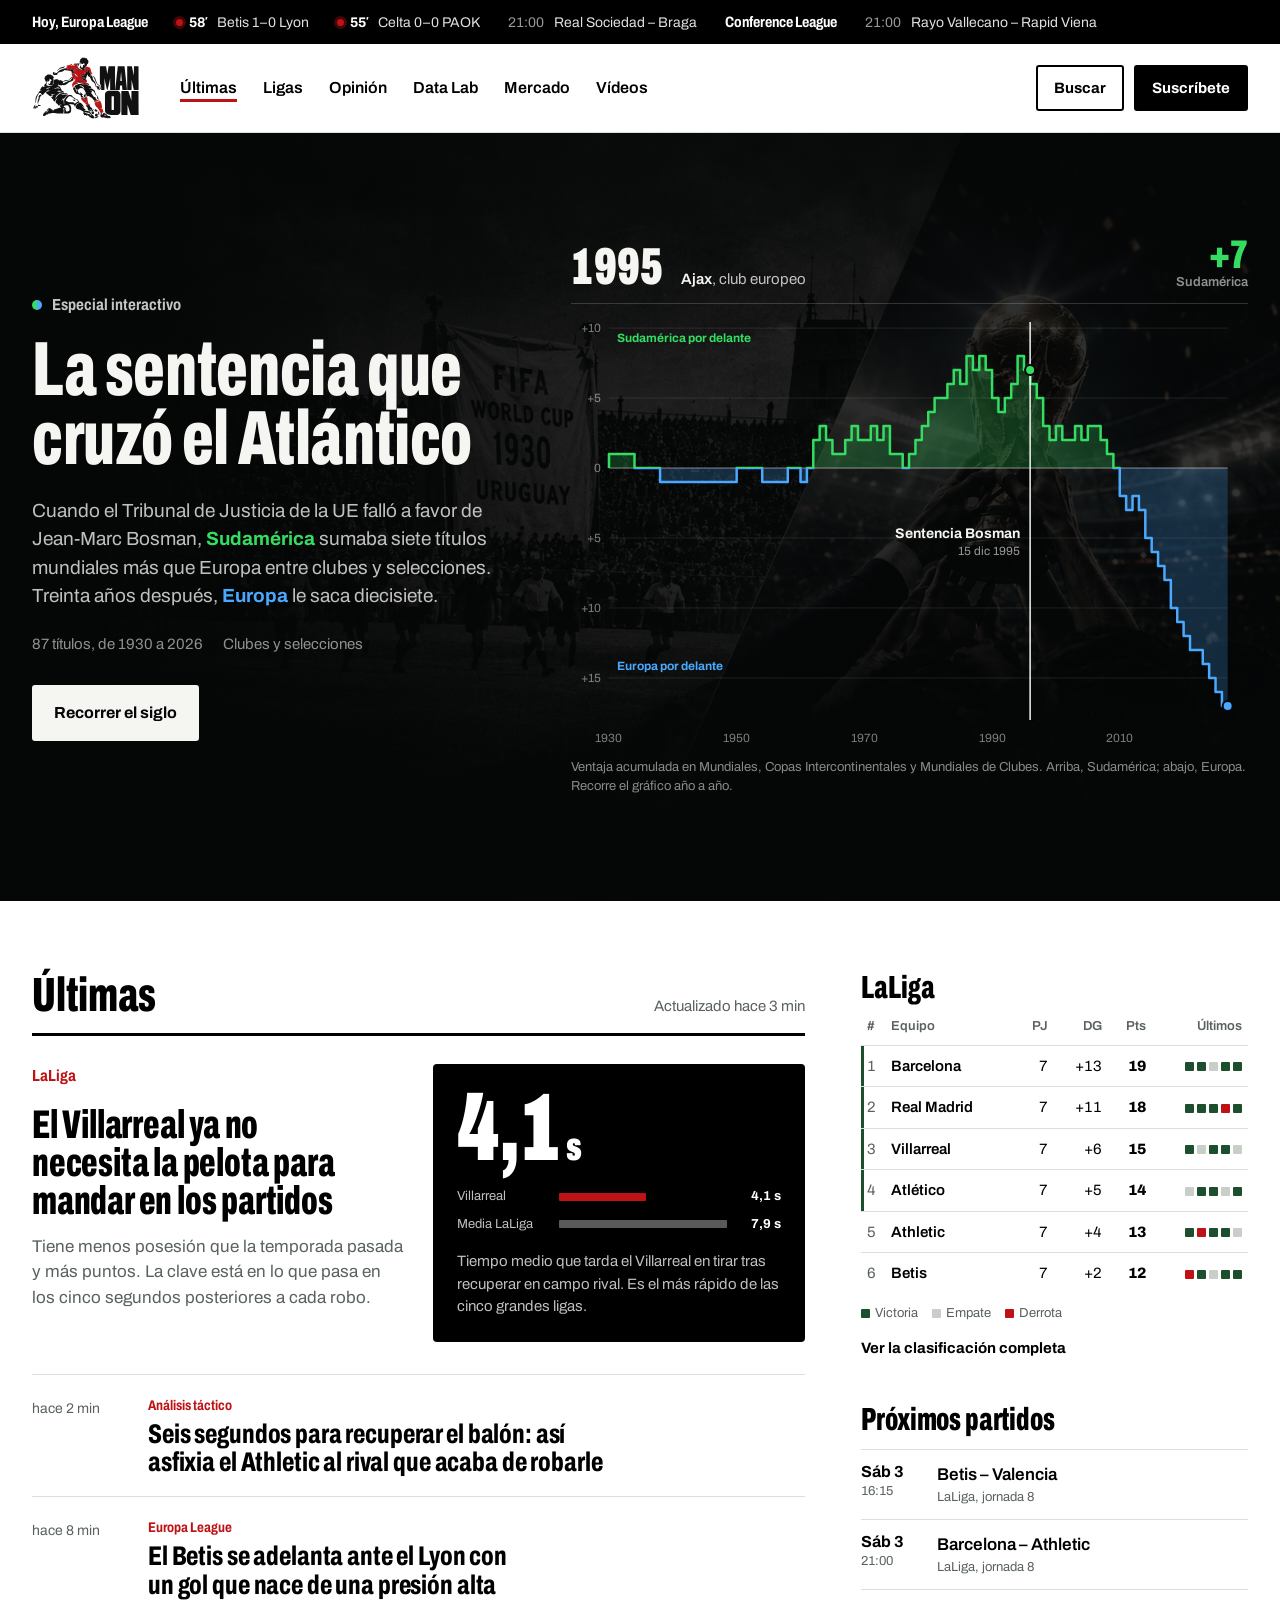
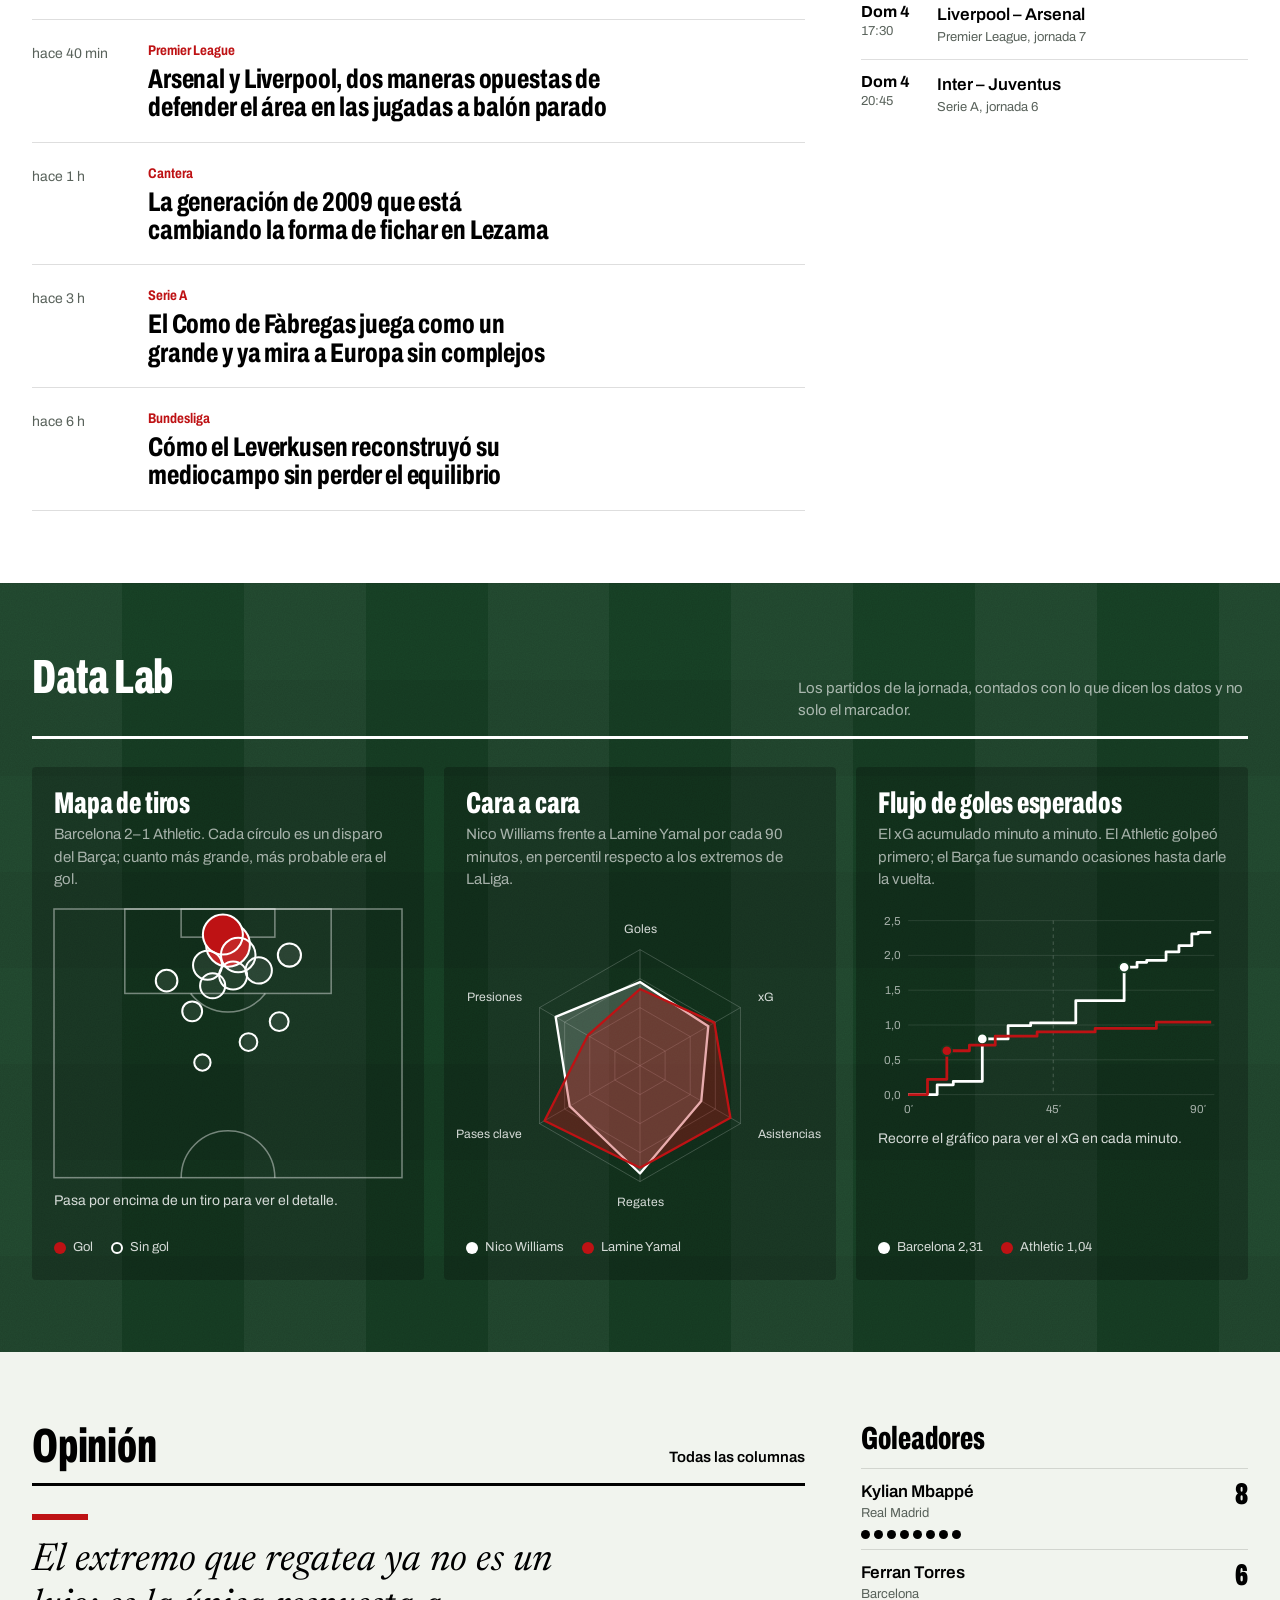
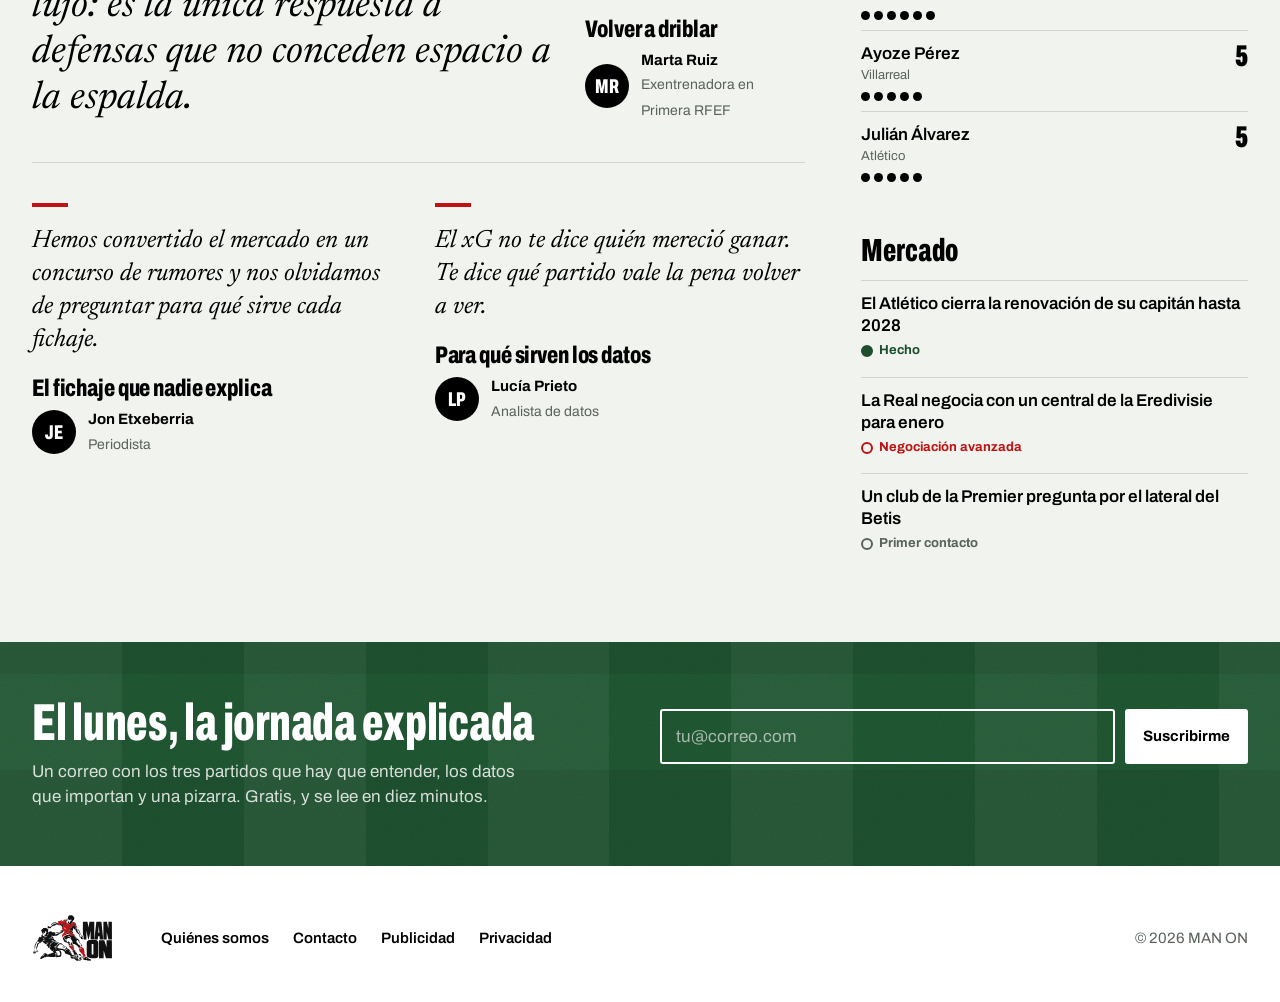
==== index.html @ 1012e46d "Add files via upload" ====
<!doctype html>
<html lang="es">
<head>
<meta charset="utf-8">
<meta name="viewport" content="width=device-width, initial-scale=1">
<title>MAN ON · Revista de fútbol</title>
<link rel="preconnect" href="https://fonts.googleapis.com">
<link rel="preconnect" href="https://fonts.gstatic.com" crossorigin>
<link href="https://fonts.googleapis.com/css2?family=Archivo:ital,wdth,wght@0,62..125,100..900;1,62..125,100..900&family=Newsreader:ital,opsz,wght@1,6..72,400;1,6..72,500&display=swap" rel="stylesheet">
<style>
:root{
  --turf:#1D4F2E;      /* césped */
  --turf-2:#225936;    /* franja de corte */
  --turf-deep:#153B22;
  --cal:#FFFFFF;       /* blanco de línea */
  --mow:#F1F4EE;       /* franja clara */
  --ink:#000000;
  --red:#BE1214;       /* rojo del logo */
  --mute:#59625B;
  --rule:rgba(0,0,0,.13);
  --chalk:rgba(255,255,255,.82);
  --chalk-dim:rgba(255,255,255,.62);
  --sans:"Archivo","Helvetica Neue",Arial,sans-serif;
  --serif:"Newsreader",Georgia,"Times New Roman",serif;
  --max:1320px;
}
*{box-sizing:border-box}
html{-webkit-text-size-adjust:100%}
body{margin:0;background:var(--cal);color:var(--ink);font-family:var(--sans);font-size:17px;line-height:1.5;font-stretch:100%}
a{color:inherit;text-decoration:none}
a:hover{text-decoration:underline;text-decoration-thickness:2px;text-underline-offset:3px}
:focus-visible{outline:3px solid var(--red);outline-offset:3px}
.wrap{max-width:var(--max);margin:0 auto;padding:0 32px}
h1,h2,h3{margin:0;font-weight:800;font-stretch:62%;line-height:.95;letter-spacing:-.005em;text-wrap:balance}
p{margin:0}
.skip{position:absolute;left:-999px}.skip:focus{left:16px;top:16px;background:#fff;padding:8px 12px;z-index:10}

/* ---------- Partidos de hoy ---------- */
.today{background:var(--ink);color:#fff;font-size:14px}
.today .wrap{display:flex;align-items:center;gap:28px;overflow-x:auto;white-space:nowrap;height:44px;scrollbar-width:none}
.today .wrap::-webkit-scrollbar{display:none}
.today strong{font-weight:700;font-stretch:80%;font-size:15px}
.fx{display:flex;align-items:center;gap:10px;color:rgba(255,255,255,.88)}
.fx time{font-variant-numeric:tabular-nums;color:rgba(255,255,255,.6)}
.fx .live{color:#fff;font-weight:700;display:flex;align-items:center;gap:6px;font-variant-numeric:tabular-nums}
.fx .live::before{content:"";width:7px;height:7px;border-radius:50%;background:var(--red);box-shadow:0 0 0 3px rgba(190,18,20,.35)}

/* ---------- Cabecera ---------- */
.masthead{border-bottom:1px solid var(--rule);background:var(--cal);position:sticky;top:0;z-index:5}
.masthead .wrap{display:flex;align-items:center;gap:40px;height:88px;transition:height .25s}
.logo img{height:64px;width:auto;display:block;transition:height .25s}
.masthead.compact .wrap{height:64px}.masthead.compact .logo img{height:46px}
.masthead.compact{box-shadow:0 1px 0 var(--rule),0 8px 24px -12px rgba(0,0,0,.25)}
nav ul{list-style:none;margin:0;padding:0;display:flex;gap:26px}
nav a{font-weight:600;font-size:16px}
nav a[aria-current]{box-shadow:inset 0 -3px 0 var(--red);padding-bottom:6px;text-decoration:none}
.mh-actions{margin-left:auto;display:flex;gap:10px}
.btn{font:inherit;font-weight:700;font-size:15px;border-radius:3px;padding:10px 16px;cursor:pointer;border:2px solid var(--ink);background:transparent;color:var(--ink)}
.btn.solid{background:var(--ink);color:#fff}
.btn:hover{text-decoration:none}

/* ---------- Portada: el campo ---------- */
.turf{
  background:
    repeating-linear-gradient(90deg,rgba(255,255,255,.045) 0 9.523%,transparent 9.523% 19.047%),
    repeating-linear-gradient(0deg,rgba(0,0,0,.07) 0 96px,transparent 96px 192px),
    var(--turf);
  position:relative;isolation:isolate}
.turf::after{content:"";position:absolute;inset:0;z-index:-1;pointer-events:none;opacity:.35;mix-blend-mode:overlay;
  background-image:url("data:image/svg+xml;utf8,<svg xmlns='http://www.w3.org/2000/svg' width='180' height='180'><filter id='n'><feTurbulence type='fractalNoise' baseFrequency='.85' numOctaves='2' stitchTiles='stitch'/><feColorMatrix values='0 0 0 0 .5  0 0 0 0 .5  0 0 0 0 .5  0 0 0 .9 0'/></filter><rect width='100%' height='100%' filter='url(%23n)'/></svg>")}
/* ---------- Portada: especial Bosman ---------- */
.lead{--sa:#34DD62;--eu:#4AA8FF;--paper:#F5F5F2;background:#050606;color:var(--paper);position:relative;isolation:isolate;overflow:hidden}
.lead::before{content:"";position:absolute;inset:0;z-index:-2;background:url("bosman/img/backg.png") center/cover no-repeat;opacity:.42;filter:saturate(.7)}
.lead::after{content:"";position:absolute;inset:0;z-index:-1;background:linear-gradient(90deg,rgba(5,6,6,.94) 0%,rgba(5,6,6,.7) 45%,rgba(5,6,6,.55) 100%),linear-gradient(180deg,rgba(5,6,6,0) 60%,rgba(5,6,6,.85))}
.lead .wrap{display:grid;grid-template-columns:minmax(0,5fr) minmax(0,7fr);gap:56px;align-items:center;padding-top:72px;padding-bottom:72px;min-height:min(820px,calc(100svh - 132px))}
.kicker{font-weight:700;font-stretch:80%;font-size:16px;color:rgba(245,245,242,.8);margin-bottom:18px;display:block}
.kicker.red{color:var(--red)}
.lead .kicker{display:flex;align-items:center;gap:10px}
.lead .kicker::before{content:"";width:10px;height:10px;border-radius:50%;background:linear-gradient(90deg,var(--sa) 50%,var(--eu) 50%)}
.lead h1{font-size:clamp(50px,6vw,96px);line-height:.9;margin-bottom:24px}
.lead h1 a:hover{text-decoration-thickness:4px;text-underline-offset:8px}
.dek{font-size:19px;line-height:1.5;max-width:30em;color:rgba(245,245,242,.78)}
.dek b{font-weight:700;color:var(--paper)}
.dek .sa{color:var(--sa)}.dek .eu{color:var(--eu)}
.byline{display:flex;flex-wrap:wrap;gap:6px 20px;margin-top:22px;font-size:15px;color:rgba(245,245,242,.58)}
.lead .cta{margin-top:30px;display:inline-flex;align-items:center;gap:12px;background:var(--paper);color:#050606;border-color:var(--paper);padding:14px 20px;font-size:16px}
.lead .cta:hover{background:#fff}
.lead .cta svg{width:18px;height:18px}

.balance{margin:0}
.readout{display:grid;grid-template-columns:auto 1fr auto;gap:4px 18px;align-items:end;min-height:64px;padding-bottom:14px;border-bottom:1px solid rgba(245,245,242,.18);margin-bottom:6px}
.readout .yr{font-weight:900;font-stretch:62%;font-size:52px;line-height:.85;font-variant-numeric:tabular-nums}
.readout .who{font-size:15px;line-height:1.35;color:rgba(245,245,242,.78)}
.readout .who b{color:var(--paper);font-weight:600}
.readout .bal{text-align:right;font-weight:900;font-stretch:62%;font-size:40px;line-height:.9;font-variant-numeric:tabular-nums}
.readout .bal small{display:block;font-size:13px;font-weight:600;font-stretch:100%;color:rgba(245,245,242,.58);margin-top:4px}
#balanceChart{display:block;width:100%;height:440px;touch-action:pan-y;cursor:crosshair}
#balanceChart:focus-visible{outline:2px solid var(--paper);outline-offset:6px}
.balance figcaption{font-size:13px;color:rgba(245,245,242,.55);margin-top:8px}

/* ---------- Bloques generales ---------- */
.band{padding:72px 0}
.band.mow{background:var(--mow)}
.sec-head{display:flex;align-items:baseline;justify-content:space-between;gap:24px;margin-bottom:28px;padding-bottom:14px;border-bottom:3px solid var(--ink)}
.sec-head h2{font-size:48px}
.sec-head p,.sec-head a{font-size:15px;color:var(--mute)}
.sec-head a{font-weight:600;color:var(--ink)}
.cols{display:grid;grid-template-columns:minmax(0,2fr) minmax(300px,1fr);gap:56px;align-items:start}

/* ---------- Últimas ---------- */
.top-story{display:grid;grid-template-columns:minmax(0,1fr) minmax(0,1fr);gap:28px;padding-bottom:32px;border-bottom:1px solid var(--rule)}
.top-story h3{font-size:40px;margin-bottom:14px}
.top-story p{color:var(--mute);max-width:36em}
.stat-card{background:var(--ink);color:#fff;border-radius:4px;padding:24px;display:flex;flex-direction:column;justify-content:space-between;min-height:220px}
.stat-card .big{font-size:96px;font-weight:900;font-stretch:62%;line-height:.85;font-variant-numeric:tabular-nums}
.stat-card .big small{font-size:40px}
.stat-card p{color:rgba(255,255,255,.75);font-size:15px;max-width:24em}
.cmp{display:grid;gap:8px;margin:18px 0 16px;font-size:13px}
.cmp div{display:grid;grid-template-columns:92px 1fr 44px;gap:10px;align-items:center;color:rgba(255,255,255,.75)}
.cmp i{display:block;height:8px;width:var(--w);background:rgba(255,255,255,.35);border-radius:1px}
.cmp div:first-child i{background:var(--red)}
.cmp b{color:#fff;text-align:right;font-variant-numeric:tabular-nums}
.river{list-style:none;margin:0;padding:0}
.river li{display:grid;grid-template-columns:96px 1fr;gap:20px;padding:20px 0;border-bottom:1px solid var(--rule)}
.river time{font-size:14px;color:var(--mute);font-variant-numeric:tabular-nums;padding-top:3px}
.river .comp{font-size:14px;font-weight:700;font-stretch:80%;color:var(--red);display:block;margin-bottom:4px}
.river h3{font-size:27px;font-stretch:72%;font-weight:750;line-height:1.05}

/* ---------- Columna lateral ---------- */
aside{display:grid;gap:44px}
aside h2{font-size:32px;margin-bottom:14px}
table{width:100%;border-collapse:collapse;font-size:15px;font-variant-numeric:tabular-nums}
th{font-weight:600;font-size:13px;color:var(--mute);text-align:right;padding:0 6px 8px}
th:nth-child(1),th:nth-child(2){text-align:left}
td{padding:9px 6px;border-top:1px solid var(--rule);text-align:right}
td:nth-child(1){text-align:left;color:var(--mute);width:24px}
td:nth-child(2){text-align:left;font-weight:600}
td.pts{font-weight:800}
tr.ucl td:first-child{box-shadow:inset 3px 0 0 var(--turf)}
.form{display:inline-flex;gap:3px;vertical-align:middle}
.form i{width:9px;height:9px;border-radius:1px;background:#C9CFC8}
.form i.w{background:var(--turf)}
.form i.l{background:var(--red)}
.table-note{font-size:13px;color:var(--mute);margin-top:10px;display:flex;gap:14px;flex-wrap:wrap}
.table-note span{display:inline-flex;align-items:center;gap:5px}
.table-note i{width:9px;height:9px;display:inline-block;border-radius:1px}
.more{display:inline-block;margin-top:14px;font-weight:700;font-size:15px}

.fixtures{list-style:none;margin:0;padding:0}
.fixtures li{display:grid;grid-template-columns:62px 1fr;gap:14px;padding:12px 0;border-top:1px solid var(--rule)}
.fixtures .when{font-size:13px;line-height:1.3;color:var(--mute);font-variant-numeric:tabular-nums}
.fixtures .when b{display:block;color:var(--ink);font-size:16px}
.fixtures .teams{font-weight:600}
.fixtures .teams small{display:block;font-weight:400;font-size:13px;color:var(--mute)}

/* ---------- Data Lab ---------- */
.lab{--turf:var(--turf-deep);color:#fff}
.lab .sec-head{border-color:#fff}
.lab .sec-head p{color:var(--chalk-dim);max-width:30em}
.lab .sec-head a{color:#fff}
.lab-grid{display:grid;grid-template-columns:repeat(3,minmax(0,1fr));gap:20px}
.viz{background:rgba(0,0,0,.24);border-radius:4px;padding:22px;display:flex;flex-direction:column}
.viz h3{font-size:30px;margin-bottom:6px}
.viz .sub{font-size:15px;color:var(--chalk-dim);margin-bottom:18px}
.viz svg{width:100%;height:auto;display:block;overflow:visible}
.viz .legend{margin-top:auto;padding-top:16px;display:flex;flex-wrap:wrap;gap:8px 18px;font-size:13px;color:var(--chalk)}
.legend span{display:inline-flex;align-items:center;gap:7px}
.legend i{display:inline-block;width:12px;height:12px;border-radius:50%}
.shot{cursor:default;transition:r .15s}
.shot:hover{stroke-width:.8}
.xg-hit{cursor:crosshair}
.tip{font-size:14px;color:var(--chalk);margin-top:10px;min-height:1.5em;font-variant-numeric:tabular-nums}

/* ---------- Opinión ---------- */
.opinion{display:grid;grid-template-columns:repeat(2,minmax(0,1fr));gap:40px 32px}
.op.feature{grid-column:1/-1;display:grid;grid-template-columns:minmax(0,1fr) 220px;gap:32px;align-items:end;padding-bottom:40px;border-bottom:1px solid var(--rule)}
.op.feature blockquote{font-size:clamp(28px,3vw,40px);line-height:1.2;margin:0}
.op.feature blockquote::before{width:56px;height:6px}
.op blockquote{margin:0 0 20px;font-family:var(--serif);font-style:italic;font-size:25px;line-height:1.32;font-weight:400}
.op blockquote::before{content:"";display:block;width:36px;height:4px;background:var(--red);margin-bottom:18px}
.op .who{display:flex;gap:12px;align-items:center}
.op .avatar{width:44px;height:44px;border-radius:50%;background:var(--ink);color:#fff;display:grid;place-items:center;font-weight:800;font-stretch:62%;font-size:20px;flex:none}
.op .who b{display:block;font-size:15px}
.op .who small{font-size:14px;color:var(--mute)}
.op h3{font-size:24px;font-stretch:72%;margin-bottom:8px}

.scorers{list-style:none;margin:0;padding:0}
.scorers li{display:grid;grid-template-columns:1fr auto;gap:4px 12px;padding:10px 0;border-top:1px solid var(--rule)}
.scorers b{font-weight:600}
.scorers small{display:block;color:var(--mute);font-size:13px}
.scorers .g{font-weight:900;font-stretch:62%;font-size:30px;line-height:1;font-variant-numeric:tabular-nums}
.dots{grid-column:1/-1;display:flex;gap:4px;margin-top:2px}
.dots i{width:9px;height:9px;border-radius:50%;background:var(--ink)}

.market{list-style:none;margin:0;padding:0}
.market li{padding:12px 0;border-top:1px solid var(--rule)}
.market b{display:block;font-weight:600;line-height:1.3}
.status{font-size:13px;font-weight:700;display:inline-flex;align-items:center;gap:6px;margin-top:4px;color:var(--mute)}
.status::before{content:"";width:8px;height:8px;border-radius:50%;border:2px solid currentColor}
.status.done{color:var(--turf)}.status.done::before{background:currentColor}
.status.close{color:var(--red)}

/* ---------- Boletín y pie ---------- */
.news{color:#fff}
.news .wrap{display:grid;grid-template-columns:minmax(0,1fr) minmax(0,1fr);gap:40px;align-items:center;padding-top:56px;padding-bottom:56px}
.news h2{font-size:52px}
.news p{color:var(--chalk);margin-top:12px;max-width:30em}
.signup{display:flex;gap:10px}
.signup input{flex:1;min-width:0;font:inherit;padding:13px 14px;border-radius:3px;border:2px solid #fff;background:transparent;color:#fff}
.signup input::placeholder{color:rgba(255,255,255,.6)}
.signup .btn{background:#fff;border-color:#fff;color:var(--ink)}
.signup-msg{font-size:15px;margin-top:10px;min-height:1.5em;color:var(--chalk)}
footer{padding:48px 0 40px;font-size:15px;color:var(--mute)}
footer .wrap{display:flex;flex-wrap:wrap;gap:24px 48px;align-items:center}
footer img{height:48px}
footer ul{list-style:none;display:flex;flex-wrap:wrap;gap:8px 24px;margin:0;padding:0}
footer ul a{color:var(--ink);font-weight:600}
footer .legal{margin-left:auto}

/* ---------- Adaptación ---------- */
@media (max-width:1100px){
  .cols,.news .wrap{grid-template-columns:1fr}
  .lead .wrap{grid-template-columns:1fr;min-height:0;gap:40px}
  #balanceChart{height:380px}
  .lab-grid{grid-template-columns:1fr 1fr}
  .opinion{grid-template-columns:1fr 1fr}
  .masthead .wrap{flex-wrap:wrap;height:auto;padding-top:12px;gap:12px 24px}
  nav{order:3;width:calc(100% + 64px);margin:0 -32px;padding:0 32px;overflow-x:auto;border-top:1px solid var(--rule);scrollbar-width:none}
  nav ul{padding:12px 0;white-space:nowrap}
  nav a[aria-current]{padding-bottom:12px}
  aside{grid-template-columns:1fr 1fr}
}
@media (max-width:700px){
  .wrap{padding:0 18px}
  nav{width:calc(100% + 36px);margin:0 -18px;padding:0 18px}
  .logo img{height:46px}
  .mh-actions .btn:not(.solid){display:none}
  .lead .wrap{padding-top:44px;padding-bottom:48px}
  #balanceChart{height:320px}
  .readout .yr{font-size:40px}.readout .bal{font-size:32px}
  .op.feature{grid-template-columns:1fr;gap:20px}
  .band{padding:48px 0}
  .sec-head h2{font-size:38px}
  .top-story,.lab-grid,.opinion,aside{grid-template-columns:1fr}
  .river li{grid-template-columns:1fr;gap:4px}
  .river h3{font-size:24px}
  .signup{flex-direction:column}
  footer .legal{margin-left:0}
}
@media (prefers-reduced-motion:reduce){
  .masthead .wrap,.logo img{transition:none}
}
</style>
</head>
<body>
<a class="skip" href="#main">Saltar al contenido</a>

<div class="today" aria-label="Partidos de hoy">
  <div class="wrap">
    <strong>Hoy, Europa League</strong>
    <span class="fx"><span class="live">58′</span>Betis 1–0 Lyon</span>
    <span class="fx"><span class="live">55′</span>Celta 0–0 PAOK</span>
    <span class="fx"><time>21:00</time>Real Sociedad – Braga</span>
    <strong>Conference League</strong>
    <span class="fx"><time>21:00</time>Rayo Vallecano – Rapid Viena</span>
  </div>
</div>

<header class="masthead">
  <div class="wrap">
    <a class="logo" href="#" aria-label="MAN ON, portada"><img src="man-on-tackle.svg" alt="MAN ON"></a>
    <nav aria-label="Secciones">
      <ul>
        <li><a href="#" aria-current="page">Últimas</a></li>
        <li><a href="#">Ligas</a></li>
        <li><a href="#opinion">Opinión</a></li>
        <li><a href="#datalab">Data Lab</a></li>
        <li><a href="#">Mercado</a></li>
        <li><a href="#">Vídeos</a></li>
      </ul>
    </nav>
    <div class="mh-actions">
      <button class="btn" type="button">Buscar</button>
      <a class="btn solid" href="#boletin">Suscríbete</a>
    </div>
  </div>
</header>

<main id="main">

<!-- Portada: especial Bosman -->
<section class="lead" aria-labelledby="lead-title">
  <div class="wrap">
    <div>
      <span class="kicker">Especial interactivo</span>
      <h1 id="lead-title"><a href="bosman/index.html">La sentencia que cruzó el Atlántico</a></h1>
      <p class="dek">Cuando el Tribunal de Justicia de la UE falló a favor de Jean-Marc Bosman, <b class="sa">Sudamérica</b> sumaba siete títulos mundiales más que Europa entre clubes y selecciones. Treinta años después, <b class="eu">Europa</b> le saca diecisiete.</p>
      <div class="byline"><span>87 títulos, de 1930 a 2026</span><span>Clubes y selecciones</span></div>
      <a class="btn cta" href="bosman/index.html">Recorrer el siglo</a>
    </div>

    <figure class="balance">
      <div class="readout" aria-live="polite">
        <span class="yr" id="roYear">1995</span>
        <span class="who" id="roWho"><b>Ajax</b>, club europeo</span>
        <span class="bal" id="roBal">+7<small>Sudamérica</small></span>
      </div>
      <svg id="balanceChart" tabindex="0" role="img" aria-label="Diferencia acumulada de títulos mundiales entre Sudamérica y Europa, de 1930 a 2026. Usa las flechas para recorrer los años."></svg>
      <figcaption>Ventaja acumulada en Mundiales, Copas Intercontinentales y Mundiales de Clubes. Arriba, Sudamérica; abajo, Europa. Recorre el gráfico año a año.</figcaption>
    </figure>
  </div>
</section>

<!-- Últimas + lateral -->
<section class="band">
  <div class="wrap cols">
    <div>
      <div class="sec-head"><h2>Últimas</h2><p>Actualizado hace 3 min</p></div>

      <article class="top-story">
        <div>
          <span class="kicker red">LaLiga</span>
          <h3><a href="#">El Villarreal ya no necesita la pelota para mandar en los partidos</a></h3>
          <p>Tiene menos posesión que la temporada pasada y más puntos. La clave está en lo que pasa en los cinco segundos posteriores a cada robo.</p>
        </div>
        <div class="stat-card" aria-label="Dato destacado">
          <div class="big">4,1<small> s</small></div>
          <div class="cmp" aria-hidden="true">
            <div><span>Villarreal</span><i style="--w:52%"></i><b>4,1 s</b></div>
            <div><span>Media LaLiga</span><i style="--w:100%"></i><b>7,9 s</b></div>
          </div>
          <p>Tiempo medio que tarda el Villarreal en tirar tras recuperar en campo rival. Es el más rápido de las cinco grandes ligas.</p>
        </div>
      </article>

      <ul class="river">
        <li><time datetime="2026-10-01T19:48">hace 2 min</time><div><span class="comp">Análisis táctico</span><h3><a href="#">Seis segundos para recuperar el balón: así asfixia el Athletic al rival que acaba de robarle</a></h3></div></li>
        <li><time datetime="2026-10-01T19:42">hace 8 min</time><div><span class="comp">Europa League</span><h3><a href="#">El Betis se adelanta ante el Lyon con un gol que nace de una presión alta</a></h3></div></li>
        <li><time datetime="2026-10-01T19:10">hace 40 min</time><div><span class="comp">Premier League</span><h3><a href="#">Arsenal y Liverpool, dos maneras opuestas de defender el área en las jugadas a balón parado</a></h3></div></li>
        <li><time datetime="2026-10-01T18:05">hace 1 h</time><div><span class="comp">Cantera</span><h3><a href="#">La generación de 2009 que está cambiando la forma de fichar en Lezama</a></h3></div></li>
        <li><time datetime="2026-10-01T16:30">hace 3 h</time><div><span class="comp">Serie A</span><h3><a href="#">El Como de Fàbregas juega como un grande y ya mira a Europa sin complejos</a></h3></div></li>
        <li><time datetime="2026-10-01T13:15">hace 6 h</time><div><span class="comp">Bundesliga</span><h3><a href="#">Cómo el Leverkusen reconstruyó su mediocampo sin perder el equilibrio</a></h3></div></li>
      </ul>
    </div>

    <aside>
      <section>
        <h2>LaLiga</h2>
        <table>
          <thead><tr><th>#</th><th>Equipo</th><th>PJ</th><th>DG</th><th>Pts</th><th>Últimos</th></tr></thead>
          <tbody>
            <tr class="ucl"><td>1</td><td>Barcelona</td><td>7</td><td>+13</td><td class="pts">19</td><td><span class="form"><i class="w"></i><i class="w"></i><i class="d"></i><i class="w"></i><i class="w"></i></span></td></tr>
            <tr class="ucl"><td>2</td><td>Real Madrid</td><td>7</td><td>+11</td><td class="pts">18</td><td><span class="form"><i class="w"></i><i class="w"></i><i class="w"></i><i class="l"></i><i class="w"></i></span></td></tr>
            <tr class="ucl"><td>3</td><td>Villarreal</td><td>7</td><td>+6</td><td class="pts">15</td><td><span class="form"><i class="w"></i><i class="d"></i><i class="w"></i><i class="w"></i><i class="d"></i></span></td></tr>
            <tr class="ucl"><td>4</td><td>Atlético</td><td>7</td><td>+5</td><td class="pts">14</td><td><span class="form"><i class="d"></i><i class="w"></i><i class="w"></i><i class="d"></i><i class="w"></i></span></td></tr>
            <tr><td>5</td><td>Athletic</td><td>7</td><td>+4</td><td class="pts">13</td><td><span class="form"><i class="w"></i><i class="l"></i><i class="w"></i><i class="w"></i><i class="d"></i></span></td></tr>
            <tr><td>6</td><td>Betis</td><td>7</td><td>+2</td><td class="pts">12</td><td><span class="form"><i class="l"></i><i class="w"></i><i class="d"></i><i class="w"></i><i class="w"></i></span></td></tr>
          </tbody>
        </table>
        <div class="table-note">
          <span><i style="background:var(--turf)"></i>Victoria</span>
          <span><i style="background:#C9CFC8"></i>Empate</span>
          <span><i style="background:var(--red)"></i>Derrota</span>
        </div>
        <a class="more" href="#">Ver la clasificación completa</a>
      </section>

      <section>
        <h2>Próximos partidos</h2>
        <ul class="fixtures">
          <li><div class="when"><b>Sáb 3</b>16:15</div><div class="teams">Betis – Valencia<small>LaLiga, jornada 8</small></div></li>
          <li><div class="when"><b>Sáb 3</b>21:00</div><div class="teams">Barcelona – Athletic<small>LaLiga, jornada 8</small></div></li>
          <li><div class="when"><b>Dom 4</b>17:30</div><div class="teams">Liverpool – Arsenal<small>Premier League, jornada 7</small></div></li>
          <li><div class="when"><b>Dom 4</b>20:45</div><div class="teams">Inter – Juventus<small>Serie A, jornada 6</small></div></li>
        </ul>
      </section>
    </aside>
  </div>
</section>

<!-- Data Lab -->
<section class="band lab turf" id="datalab">
  <div class="wrap">
    <div class="sec-head"><h2>Data Lab</h2><p>Los partidos de la jornada, contados con lo que dicen los datos y no solo el marcador.</p></div>
    <div class="lab-grid">

      <article class="viz">
        <h3>Mapa de tiros</h3>
        <p class="sub">Barcelona 2–1 Athletic. Cada círculo es un disparo del Barça; cuanto más grande, más probable era el gol.</p>
        <svg id="shotmap" viewBox="0 0 68 53" role="img" aria-label="Mapa de tiros del Barcelona contra el Athletic"></svg>
        <p class="tip" id="shot-tip">Pasa por encima de un tiro para ver el detalle.</p>
        <div class="legend"><span><i style="background:var(--red)"></i>Gol</span><span><i style="border:2px solid #fff"></i>Sin gol</span></div>
      </article>

      <article class="viz">
        <h3>Cara a cara</h3>
        <p class="sub">Nico Williams frente a Lamine Yamal por cada 90 minutos, en percentil respecto a los extremos de LaLiga.</p>
        <svg id="radar" viewBox="-60 -54 120 108" role="img" aria-label="Radar comparativo de dos extremos"></svg>
        <div class="legend"><span><i style="background:#fff"></i>Nico Williams</span><span><i style="background:var(--red)"></i>Lamine Yamal</span></div>
      </article>

      <article class="viz">
        <h3>Flujo de goles esperados</h3>
        <p class="sub">El xG acumulado minuto a minuto. El Athletic golpeó primero; el Barça fue sumando ocasiones hasta darle la vuelta.</p>
        <svg id="xgflow" viewBox="0 0 300 180" role="img" aria-label="Gráfico de xG acumulado"></svg>
        <p class="tip" id="xg-tip">Recorre el gráfico para ver el xG en cada minuto.</p>
        <div class="legend"><span><i style="background:#fff"></i>Barcelona 2,31</span><span><i style="background:var(--red)"></i>Athletic 1,04</span></div>
      </article>

    </div>
  </div>
</section>

<!-- Opinión + lateral -->
<section class="band mow" id="opinion">
  <div class="wrap cols">
    <div>
      <div class="sec-head"><h2>Opinión</h2><a href="#">Todas las columnas</a></div>
      <div class="opinion">
        <article class="op feature">
          <div><blockquote>El extremo que regatea ya no es un lujo: es la única respuesta a defensas que no conceden espacio a la espalda.</blockquote></div>
          <div><h3><a href="#">Volver a driblar</a></h3>
          <div class="who"><span class="avatar" aria-hidden="true">MR</span><div><b>Marta Ruiz</b><small>Exentrenadora en Primera RFEF</small></div></div></div>
        </article>
        <article class="op">
          <blockquote>Hemos convertido el mercado en un concurso de rumores y nos olvidamos de preguntar para qué sirve cada fichaje.</blockquote>
          <h3><a href="#">El fichaje que nadie explica</a></h3>
          <div class="who"><span class="avatar" aria-hidden="true">JE</span><div><b>Jon Etxeberria</b><small>Periodista</small></div></div>
        </article>
        <article class="op">
          <blockquote>El xG no te dice quién mereció ganar. Te dice qué partido vale la pena volver a ver.</blockquote>
          <h3><a href="#">Para qué sirven los datos</a></h3>
          <div class="who"><span class="avatar" aria-hidden="true">LP</span><div><b>Lucía Prieto</b><small>Analista de datos</small></div></div>
        </article>
      </div>
    </div>

    <aside>
      <section>
        <h2>Goleadores</h2>
        <ul class="scorers">
          <li><div><b>Kylian Mbappé</b><small>Real Madrid</small></div><span class="g">8</span><span class="dots"></span></li>
          <li><div><b>Ferran Torres</b><small>Barcelona</small></div><span class="g">6</span><span class="dots"></span></li>
          <li><div><b>Ayoze Pérez</b><small>Villarreal</small></div><span class="g">5</span><span class="dots"></span></li>
          <li><div><b>Julián Álvarez</b><small>Atlético</small></div><span class="g">5</span><span class="dots"></span></li>
        </ul>
      </section>
      <section>
        <h2>Mercado</h2>
        <ul class="market">
          <li><b>El Atlético cierra la renovación de su capitán hasta 2028</b><span class="status done">Hecho</span></li>
          <li><b>La Real negocia con un central de la Eredivisie para enero</b><span class="status close">Negociación avanzada</span></li>
          <li><b>Un club de la Premier pregunta por el lateral del Betis</b><span class="status">Primer contacto</span></li>
        </ul>
      </section>
    </aside>
  </div>
</section>

</main>

<section class="news turf" id="boletin">
  <div class="wrap">
    <div>
      <h2>El lunes, la jornada explicada</h2>
      <p>Un correo con los tres partidos que hay que entender, los datos que importan y una pizarra. Gratis, y se lee en diez minutos.</p>
    </div>
    <div>
      <form class="signup" id="signup" novalidate>
        <label class="skip" for="email">Correo electrónico</label>
        <input id="email" type="email" placeholder="tu@correo.com" autocomplete="email">
        <button class="btn" type="submit">Suscribirme</button>
      </form>
      <p class="signup-msg" id="signup-msg" role="status"></p>
    </div>
  </div>
</section>

<footer>
  <div class="wrap">
    <img src="man-on-tackle.svg" alt="MAN ON">
    <ul>
      <li><a href="#">Quiénes somos</a></li>
      <li><a href="#">Contacto</a></li>
      <li><a href="#">Publicidad</a></li>
      <li><a href="#">Privacidad</a></li>
    </ul>
    <span class="legal">© 2026 MAN ON</span>
  </div>
</footer>

<script>
const NS = "http://www.w3.org/2000/svg";
const el = (tag, attrs, parent) => {
  const n = document.createElementNS(NS, tag);
  for (const k in attrs) n.setAttribute(k, attrs[k]);
  if (parent) parent.appendChild(n);
  return n;
};
const fmt = n => n.toFixed(2).replace(".", ",");

/* Mapa de tiros: medio campo vertical, portería arriba */
(() => {
  const s = document.getElementById("shotmap");
  const g = el("g", {fill: "none", stroke: "rgba(255,255,255,.42)", "stroke-width": ".3"}, s);
  el("rect", {x: 0, y: 0, width: 68, height: 52.5}, g);
  el("rect", {x: 13.84, y: 0, width: 40.32, height: 16.5}, g);
  el("rect", {x: 24.84, y: 0, width: 18.32, height: 5.5}, g);
  el("path", {d: "M26.7 16.5a9.15 9.15 0 0 0 14.6 0"}, g);
  el("path", {d: "M24.85 52.5a9.15 9.15 0 0 1 18.3 0"}, g);
  el("circle", {cx: 34, cy: 11, r: .3, fill: "rgba(255,255,255,.42)"}, g);
  const shots = [
    // x, y (m desde la portería), xG, gol, minuto, jugador
    [34, 7, .61, 1, 23, "Ferran Torres"], [30, 11, .19, 0, 31, "Raphinha"],
    [40, 12, .14, 0, 9, "Pedri"], [27, 20, .05, 0, 14, "Lamine Yamal"],
    [44, 22, .04, 0, 38, "Lamine Yamal"], [36, 9, .32, 0, 52, "Ferran Torres"],
    [33, 5, .48, 1, 67, "Raphinha"], [22, 14, .07, 0, 71, "Lamine Yamal"],
    [38, 26, .03, 0, 74, "Frenkie de Jong"], [31, 15, .12, 0, 80, "Dani Olmo"],
    [46, 9, .09, 0, 84, "Lamine Yamal"], [35, 13, .17, 0, 88, "Dani Olmo"],
    [29, 30, .02, 0, 90, "Pedri"]
  ];
  const tip = document.getElementById("shot-tip");
  shots.sort((a, b) => b[2] - a[2]).forEach(([x, y, xg, goal, min, who]) => {
    const c = el("circle", {
      class: "shot", cx: x, cy: y, r: 1 + Math.sqrt(xg) * 4.2,
      fill: goal ? "#BE1214" : "rgba(255,255,255,.08)",
      stroke: "#fff", "stroke-width": ".4", tabindex: 0
    }, s);
    const label = `${min}′ ${who}, xG ${fmt(xg)}${goal ? ", gol" : ""}`;
    el("title", {}, c).textContent = label;
    const show = () => { tip.textContent = label; };
    c.addEventListener("mouseenter", show);
    c.addEventListener("focus", show);
  });
})();

/* Radar */
(() => {
  const s = document.getElementById("radar");
  const axes = ["Goles", "xG", "Asistencias", "Regates", "Pases clave", "Presiones"];
  const players = [
    {v: [72, 68, 61, 93, 70, 84], stroke: "#fff", fill: "rgba(255,255,255,.18)"},
    {v: [66, 74, 90, 88, 95, 52], stroke: "#BE1214", fill: "rgba(190,18,20,.35)"}
  ];
  const R = 40, n = axes.length;
  const pt = (i, r) => {
    const a = -Math.PI / 2 + i * 2 * Math.PI / n;
    return [Math.cos(a) * r, Math.sin(a) * r];
  };
  [.25, .5, .75, 1].forEach(f => {
    el("polygon", {points: axes.map((_, i) => pt(i, R * f).join(",")).join(" "),
      fill: "none", stroke: "rgba(255,255,255,.22)", "stroke-width": ".3"}, s);
  });
  axes.forEach((name, i) => {
    const [x, y] = pt(i, R);
    el("line", {x1: 0, y1: 0, x2: x, y2: y, stroke: "rgba(255,255,255,.22)", "stroke-width": ".3"}, s);
    const [lx, ly] = pt(i, R + 7);
    const t = el("text", {x: lx, y: ly + 1.3, "text-anchor": Math.abs(lx) < 2 ? "middle" : lx > 0 ? "start" : "end",
      fill: "rgba(255,255,255,.82)", "font-size": "4.2", "font-family": "Archivo, Arial, sans-serif"}, s);
    t.textContent = name;
  });
  players.forEach(p => {
    el("polygon", {points: p.v.map((v, i) => pt(i, R * v / 100).join(",")).join(" "),
      fill: p.fill, stroke: p.stroke, "stroke-width": ".8", "stroke-linejoin": "round"}, s);
  });
})();

/* Flujo de xG */
(() => {
  const s = document.getElementById("xgflow");
  const W = 300, H = 180, L = 26, B = 160, T = 10, Rr = 290, maxY = 2.5;
  const X = m => L + (Rr - L) * m / 95, Y = v => B - (B - T) * v / maxY;
  for (let v = 0; v <= 2.5; v += .5) {
    el("line", {x1: L, x2: Rr, y1: Y(v), y2: Y(v), stroke: "rgba(255,255,255,.14)", "stroke-width": ".6"}, s);
    const t = el("text", {x: L - 6, y: Y(v) + 3.5, "text-anchor": "end", fill: "rgba(255,255,255,.62)", "font-size": "10", "font-family": "Archivo, Arial, sans-serif"}, s);
    t.textContent = v.toFixed(1).replace(".", ",");
  }
  [0, 45, 90].forEach(m => {
    const t = el("text", {x: X(m), y: H - 4, "text-anchor": "middle", fill: "rgba(255,255,255,.62)", "font-size": "10", "font-family": "Archivo, Arial, sans-serif"}, s);
    t.textContent = m + "′";
  });
  el("line", {x1: X(45), x2: X(45), y1: T, y2: B, stroke: "rgba(255,255,255,.3)", "stroke-width": ".6", "stroke-dasharray": "3 3"}, s);
  const teams = [
    {shots: [[9,.14,0],[14,.05,0],[23,.61,1],[31,.19,0],[38,.04,0],[52,.32,0],[67,.48,1],[71,.07,0],[74,.03,0],[80,.12,0],[84,.09,0],[88,.17,0],[90,.02,0]], c: "#fff"},
    {shots: [[6,.22,0],[12,.41,1],[19,.08,0],[27,.13,0],[40,.06,0],[58,.05,0],[77,.09,0]], c: "#BE1214"}
  ];
  teams.forEach(tm => {
    let acc = 0, d = `M${X(0)} ${Y(0)}`;
    const goals = [];
    tm.shots.forEach(([m, xg, goal]) => {
      d += ` H${X(m)}`; acc += xg; d += ` V${Y(acc)}`;
      if (goal) goals.push([X(m), Y(acc)]);
    });
    d += ` H${X(94)}`;
    el("path", {d, fill: "none", stroke: tm.c, "stroke-width": "2.4", "stroke-linejoin": "round"}, s);
    goals.forEach(([x, y]) => el("circle", {cx: x, cy: y, r: 4.5, fill: tm.c, stroke: "#153B22", "stroke-width": "1.5"}, s));
  });

  // Recorrido minuto a minuto
  const tip = document.getElementById("xg-tip");
  const cursor = el("line", {y1: T, y2: B, stroke: "rgba(255,255,255,.7)", "stroke-width": ".8", opacity: 0}, s);
  const hit = el("rect", {class: "xg-hit", x: L, y: T, width: Rr - L, height: B - T, fill: "transparent"}, s);
  const accAt = (shots, m) => shots.reduce((a, [sm, xg]) => sm <= m ? a + xg : a, 0);
  const goalsAt = (shots, m) => shots.reduce((a, [sm, , g]) => sm <= m ? a + g : a, 0);
  const show = m => {
    m = Math.max(0, Math.min(94, Math.round(m)));
    cursor.setAttribute("x1", X(m)); cursor.setAttribute("x2", X(m)); cursor.setAttribute("opacity", 1);
    const [a, b] = teams;
    tip.textContent = `${Math.min(m, 90)}′${m > 90 ? "+" + (m - 90) : ""}  Barcelona ${goalsAt(a.shots, m)}–${goalsAt(b.shots, m)} Athletic   xG ${fmt(accAt(a.shots, m))} – ${fmt(accAt(b.shots, m))}`;
  };
  hit.addEventListener("pointermove", e => {
    const r = s.getBoundingClientRect();
    const vx = (e.clientX - r.left) / r.width * W;
    show((vx - L) / (Rr - L) * 95);
  });
  hit.addEventListener("pointerleave", () => cursor.setAttribute("opacity", 0));
})();

/* Portada: la balanza del siglo */
(() => {
  const DATA = [[1930,"Uruguay","S","N",1],[1934,"Italy","E","N",0],[1938,"Italy","E","N",-1],[1950,"Uruguay","S","N",0],[1954,"Germany","E","N",-1],[1958,"Brazil","S","N",0],[1960,"Real Madrid","E","C",-1],[1961,"Peñarol","S","C",0],[1962,"Brazil","S","N",1],[1962,"Santos","S","C",2],[1963,"Santos","S","C",3],[1964,"Inter Milan","E","C",2],[1965,"Inter Milan","E","C",1],[1966,"England","E","N",0],[1966,"Peñarol","S","C",1],[1967,"Racing Club","S","C",2],[1968,"Estudiantes LP","S","C",3],[1969,"AC Milan","E","C",2],[1970,"Brazil","S","N",3],[1970,"Feyenoord","E","C",2],[1971,"Nacional","S","C",3],[1972,"Ajax","E","C",2],[1973,"Independiente","S","C",3],[1974,"Atlético Madrid","E","C",2],[1974,"Germany","E","N",1],[1976,"Bayern Munich","E","C",0],[1977,"Boca Juniors","S","C",1],[1978,"Argentina","S","N",2],[1979,"Olimpia","S","C",3],[1980,"Nacional","S","C",4],[1981,"Flamengo","S","C",5],[1982,"Italy","E","N",4],[1982,"Peñarol","S","C",5],[1983,"Grêmio","S","C",6],[1984,"Independiente","S","C",7],[1985,"Juventus","E","C",6],[1986,"Argentina","S","N",7],[1986,"River Plate","S","C",8],[1987,"Porto","E","C",7],[1988,"Nacional","S","C",8],[1989,"AC Milan","E","C",7],[1990,"AC Milan","E","C",6],[1990,"Germany","E","N",5],[1991,"Red Star Belgrade","E","C",4],[1992,"São Paulo","S","C",5],[1993,"São Paulo","S","C",6],[1994,"Brazil","S","N",7],[1994,"Vélez Sarsfield","S","C",8],[1995,"Ajax","E","C",7],[1996,"Juventus","E","C",6],[1997,"Borussia Dortmund","E","C",5],[1998,"France","E","N",4],[1998,"Real Madrid","E","C",3],[1999,"Manchester United","E","C",2],[2000,"Boca Juniors","S","C",3],[2001,"Bayern Munich","E","C",2],[2002,"Brazil","S","N",3],[2002,"Real Madrid","E","C",2],[2003,"Boca Juniors","S","C",3],[2004,"Porto","E","C",2],[2005,"São Paulo","S","C",3],[2006,"Internacional","S","C",4],[2006,"Italy","E","N",3],[2007,"AC Milan","E","C",2],[2008,"Manchester United","E","C",1],[2009,"Barcelona","E","C",0],[2010,"Inter Milan","E","C",-1],[2010,"Spain","E","N",-2],[2011,"Barcelona","E","C",-3],[2012,"Corinthians","S","C",-2],[2013,"Bayern Munich","E","C",-3],[2014,"Germany","E","N",-4],[2014,"Real Madrid","E","C",-5],[2015,"Barcelona","E","C",-6],[2016,"Real Madrid","E","C",-7],[2017,"Real Madrid","E","C",-8],[2018,"France","E","N",-9],[2018,"Real Madrid","E","C",-10],[2019,"Liverpool","E","C",-11],[2020,"Bayern Munich","E","C",-12],[2021,"Chelsea","E","C",-13],[2022,"Argentina","S","N",-12],[2022,"Real Madrid","E","C",-13],[2023,"Manchester City","E","C",-14],[2024,"Real Madrid","E","C",-15],[2025,"Paris Saint-Germain","E","C",-16],[2026,"Spain","E","N",-17]]; // [año, campeón, S|E, C|N, balance tras el título]
  const SA = "#34DD62", EU = "#4AA8FF", BOSMAN = 1995.96;
  const svg = document.getElementById("balanceChart");
  const roYear = document.getElementById("roYear"), roWho = document.getElementById("roWho"), roBal = document.getElementById("roBal");
  const years = [...new Set(DATA.map(d => d[0]))];
  const byYear = y => DATA.filter(d => d[0] === y);
  const balAt = y => { let b = 0; for (const d of DATA) if (d[0] <= y) b = d[4]; return b; };
  const reduced = matchMedia("(prefers-reduced-motion:reduce)").matches;
  let geo = null, idx = years.indexOf(1995), drawn = false;

  function render() {
    const W = svg.clientWidth, H = svg.clientHeight;
    const small = W < 520;
    const m = {l: small ? 30 : 38, r: small ? 12 : 20, t: 18, b: 30};
    const x = y => m.l + (y - 1930) / (2026.9 - 1930) * (W - m.l - m.r);
    const yv = v => m.t + (10 - v) / 28 * (H - m.t - m.b);
    geo = {x, yv, W, H, m};
    svg.setAttribute("viewBox", `0 0 ${W} ${H}`);
    svg.innerHTML = "";
    const g = (tag, a, p = svg) => el(tag, a, p);
    const font = {"font-family": "Archivo, Arial, sans-serif", "font-size": small ? 11 : 12};

    // Rejilla
    for (let v = 10; v >= -15; v -= 5) {
      g("line", {x1: m.l, x2: W - m.r, y1: yv(v), y2: yv(v), stroke: v === 0 ? "rgba(245,245,242,.55)" : "rgba(245,245,242,.1)", "stroke-width": 1});
      const t = g("text", {...font, x: m.l - 8, y: yv(v) + 4, "text-anchor": "end", fill: "rgba(245,245,242,.5)"});
      t.textContent = v > 0 ? "+" + v : v < 0 ? "+" + (-v) : "0";
    }
    (small ? [1930, 1970, 2010] : [1930, 1950, 1970, 1990, 2010]).forEach(y => {
      const t = g("text", {...font, x: x(y), y: H - 8, "text-anchor": "middle", fill: "rgba(245,245,242,.5)"});
      t.textContent = y;
    });
    const lab = (txt, v, col) => { const t = g("text", {...font, x: m.l + 8, y: yv(v), "text-anchor": "start", fill: col, "font-weight": 700}); t.textContent = txt; };
    lab("Sudamérica por delante", 9, SA);
    lab("Europa por delante", -14.4, EU);

    // Línea escalonada
    let d = `M${x(1930)} ${yv(0)}`, prev = 0;
    years.forEach(y => { const b = balAt(y); d += ` H${x(y)} V${yv(b)}`; prev = b; });
    d += ` H${x(2026.9)}`;
    const area = d + ` V${yv(0)} Z`;
    const defs = g("defs", {});
    const cpUp = g("clipPath", {id: "cpUp"}, defs); g("rect", {x: 0, y: 0, width: W, height: yv(0)}, cpUp);
    const cpDn = g("clipPath", {id: "cpDn"}, defs); g("rect", {x: 0, y: yv(0), width: W, height: H}, cpDn);
    const cpReveal = g("clipPath", {id: "cpReveal"}, defs);
    const revealRect = g("rect", {x: 0, y: 0, width: drawn || reduced ? W : m.l, height: H}, cpReveal);
    const plot = g("g", {"clip-path": "url(#cpReveal)"});
    g("path", {d: area, fill: "rgba(52,221,98,.22)", "clip-path": "url(#cpUp)"}, plot);
    g("path", {d: area, fill: "rgba(74,168,255,.22)", "clip-path": "url(#cpDn)"}, plot);
    g("path", {d, fill: "none", stroke: SA, "stroke-width": 2.5, "stroke-linejoin": "round", "clip-path": "url(#cpUp)"}, plot);
    g("path", {d, fill: "none", stroke: EU, "stroke-width": 2.5, "stroke-linejoin": "round", "clip-path": "url(#cpDn)"}, plot);

    // Sentencia Bosman
    const bz = g("g", {opacity: drawn || reduced ? 1 : 0, id: "bosmanMark"});
    g("line", {x1: x(BOSMAN), x2: x(BOSMAN), y1: m.t - 6, y2: H - m.b, stroke: "#F5F5F2", "stroke-width": 1.5}, bz);
    const bt = g("text", {...font, x: x(BOSMAN) - 10, y: yv(-5), "text-anchor": "end", fill: "#F5F5F2", "font-weight": 700, "font-size": small ? 12 : 14}, bz);
    bt.textContent = "Sentencia Bosman";
    const bs = g("text", {...font, x: x(BOSMAN) - 10, y: yv(-5) + 17, "text-anchor": "end", fill: "rgba(245,245,242,.62)"}, bz);
    bs.textContent = "15 dic 1995";
    g("circle", {cx: x(BOSMAN), cy: yv(7), r: 5, fill: SA, stroke: "#050606", "stroke-width": 2}, bz);
    g("circle", {cx: x(2026.9), cy: yv(-17), r: 5, fill: EU, stroke: "#050606", "stroke-width": 2}, bz);

    // Cursor
    geo.cur = g("line", {y1: m.t, y2: H - m.b, stroke: "rgba(245,245,242,.6)", "stroke-width": 1, "stroke-dasharray": "3 3", opacity: 0});
    geo.dot = g("circle", {r: 4.5, fill: "#050606", "stroke-width": 2, opacity: 0});
    geo.revealRect = revealRect;
  }

  function select(i, showCursor = true) {
    idx = Math.max(0, Math.min(years.length - 1, i));
    const y = years[idx], b = balAt(y), wins = byYear(y);
    roYear.textContent = y;
    roWho.innerHTML = wins.map(w => `<b>${w[1]}</b>, ${w[3] === "C" ? "club" : "selección"} ${w[2] === "S" ? "sudamericana" : "europea"}`.replace("club sudamericana", "club sudamericano").replace("club europea", "club europeo")).join("<br>");
    roBal.innerHTML = b === 0 ? `0<small>Empate</small>` : `+${Math.abs(b)}<small>${b > 0 ? "Sudamérica" : "Europa"}</small>`;
    roBal.style.color = b > 0 ? SA : b < 0 ? EU : "#F5F5F2";
    if (showCursor && geo) {
      const cx = geo.x(y);
      geo.cur.setAttribute("x1", cx); geo.cur.setAttribute("x2", cx); geo.cur.setAttribute("opacity", 1);
      Object.entries({cx, cy: geo.yv(b), stroke: b >= 0 ? SA : EU, opacity: 1}).forEach(([k, v]) => geo.dot.setAttribute(k, v));
    }
  }
  function fromPointer(e) {
    const r = svg.getBoundingClientRect();
    const yr = 1930 + (e.clientX - r.left - geo.m.l) / (r.width - geo.m.l - geo.m.r) * (2026.9 - 1930);
    let i = 0; years.forEach((y, j) => { if (y <= yr) i = j; });
    select(i);
  }

  render(); select(idx, false);
  svg.addEventListener("pointermove", fromPointer);
  svg.addEventListener("pointerdown", fromPointer);
  svg.addEventListener("keydown", e => {
    const step = {ArrowRight: 1, ArrowLeft: -1, Home: -999, End: 999}[e.key];
    if (step === undefined) return;
    e.preventDefault(); select(idx + step);
  });
  let rt; addEventListener("resize", () => { clearTimeout(rt); rt = setTimeout(() => { render(); select(idx, svg.matches(":hover,:focus")); }, 120); });

  // Un único momento: la balanza se dibuja de 1930 a hoy
  if (!reduced) {
    const t0 = performance.now(), dur = 2200, full = geo.W;
    const tick = now => {
      const k = Math.min(1, (now - t0) / dur), e = 1 - Math.pow(1 - k, 3);
      geo.revealRect.setAttribute("width", geo.m.l + (full - geo.m.l) * e);
      if (k > .7) document.getElementById("bosmanMark").setAttribute("opacity", Math.min(1, (k - .7) / .3));
      if (k < 1) requestAnimationFrame(tick); else drawn = true;
    };
    setTimeout(() => requestAnimationFrame(tick), 300);
  } else drawn = true;
})();

/* Goleadores: un punto por gol */
document.querySelectorAll(".scorers li").forEach(li => {
  const n = +li.querySelector(".g").textContent;
  const dots = li.querySelector(".dots");
  dots.setAttribute("aria-hidden", "true");
  dots.innerHTML = "<i></i>".repeat(n);
});

/* Cabecera compacta al bajar */
(() => {
  const mh = document.querySelector(".masthead");
  const onScroll = () => mh.classList.toggle("compact", scrollY > 60);
  addEventListener("scroll", onScroll, {passive: true}); onScroll();
})();

/* Boletín */
document.getElementById("signup").addEventListener("submit", e => {
  e.preventDefault();
  const input = document.getElementById("email");
  const msg = document.getElementById("signup-msg");
  if (!/^[^\s@]+@[^\s@]+\.[^\s@]+$/.test(input.value.trim())) {
    msg.textContent = "Escribe un correo con el formato nombre@dominio.com.";
    input.focus();
    return;
  }
  msg.textContent = "Suscrito. El primer boletín te llega el lunes.";
  input.value = "";
});
</script>
</body>
</html>
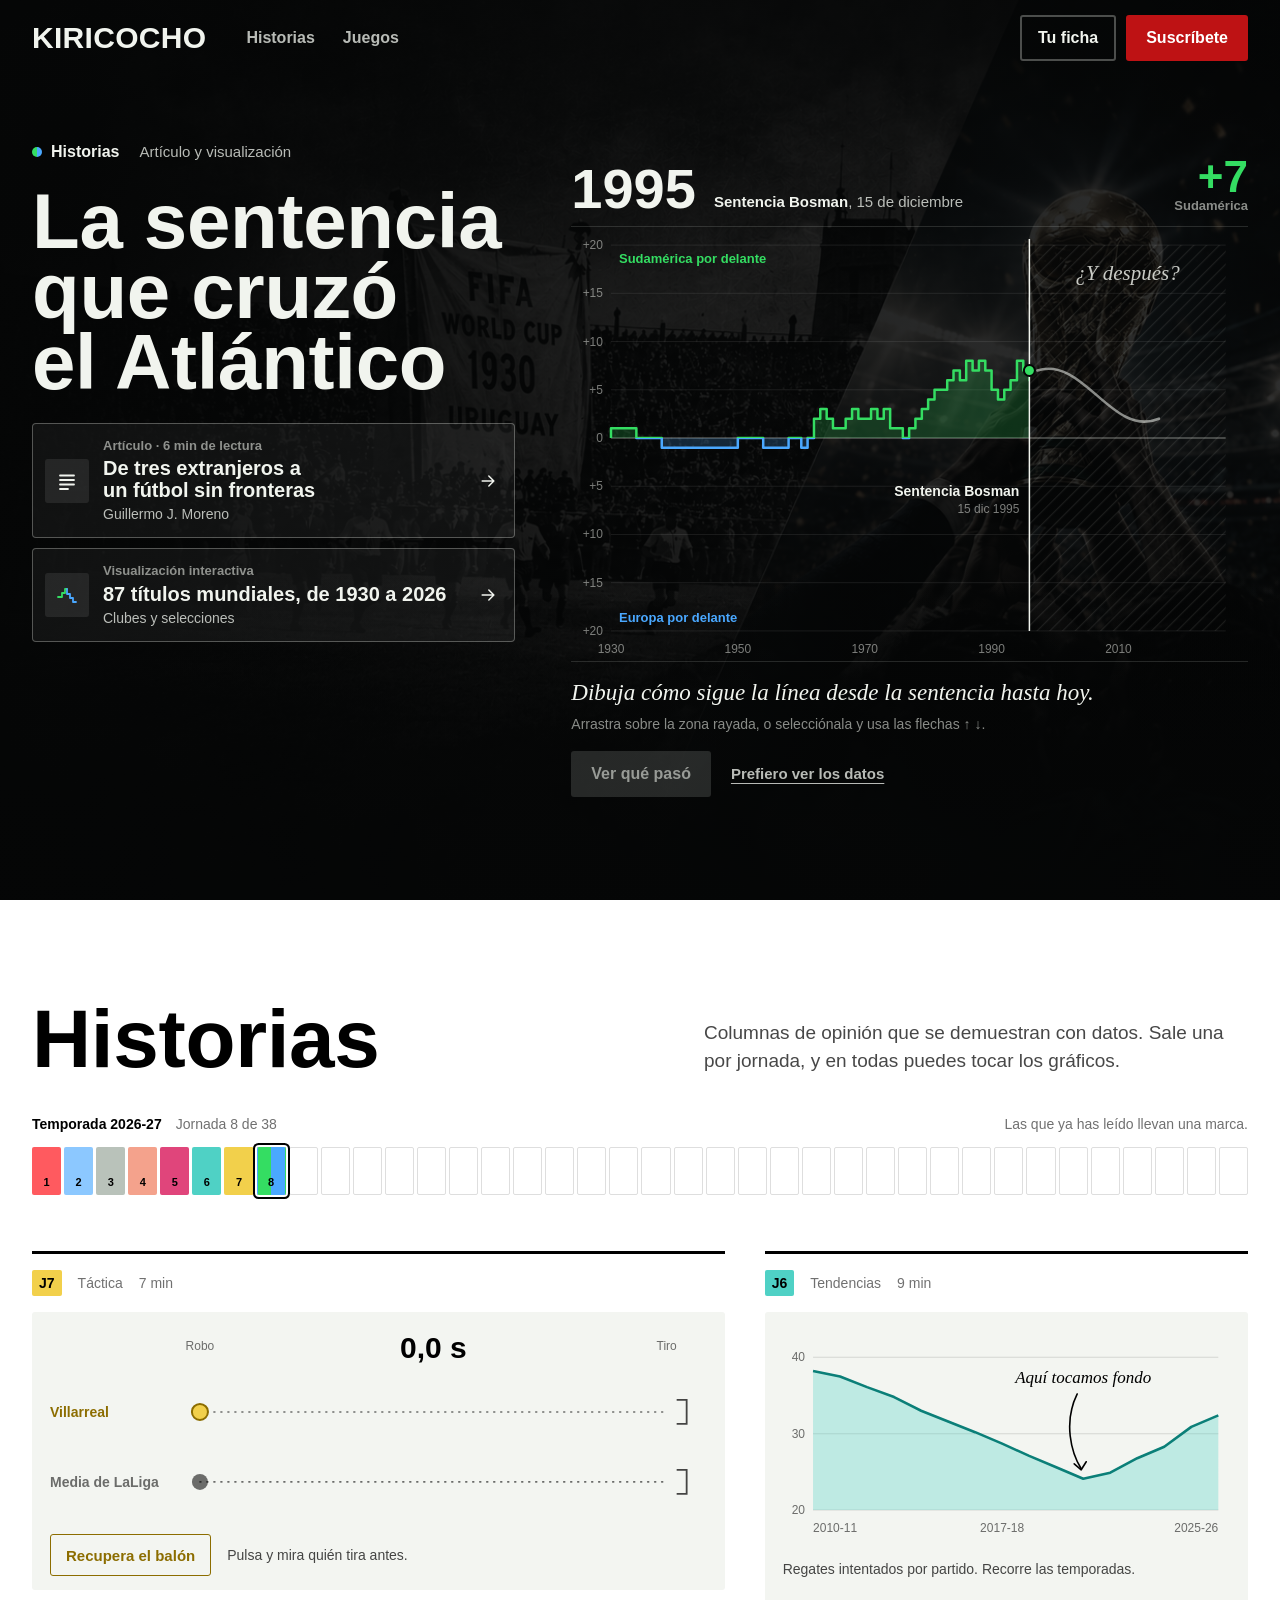
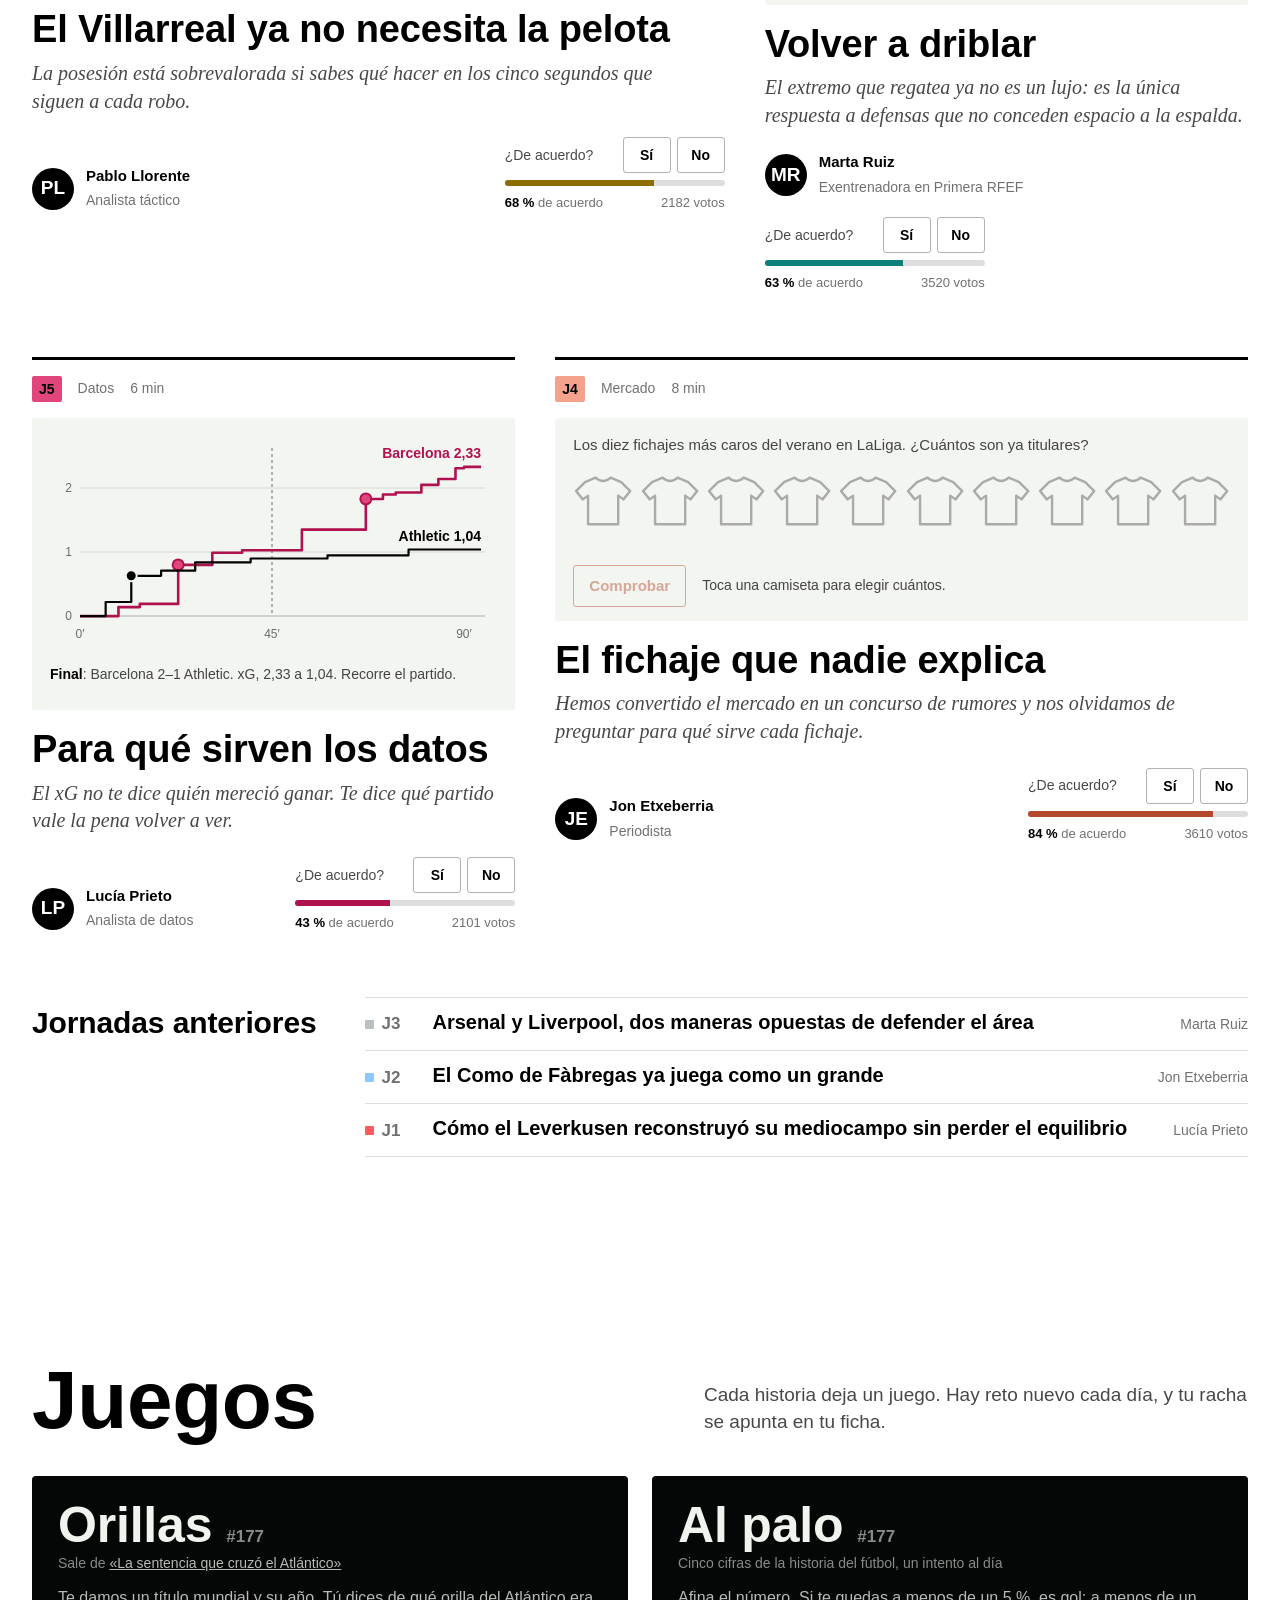
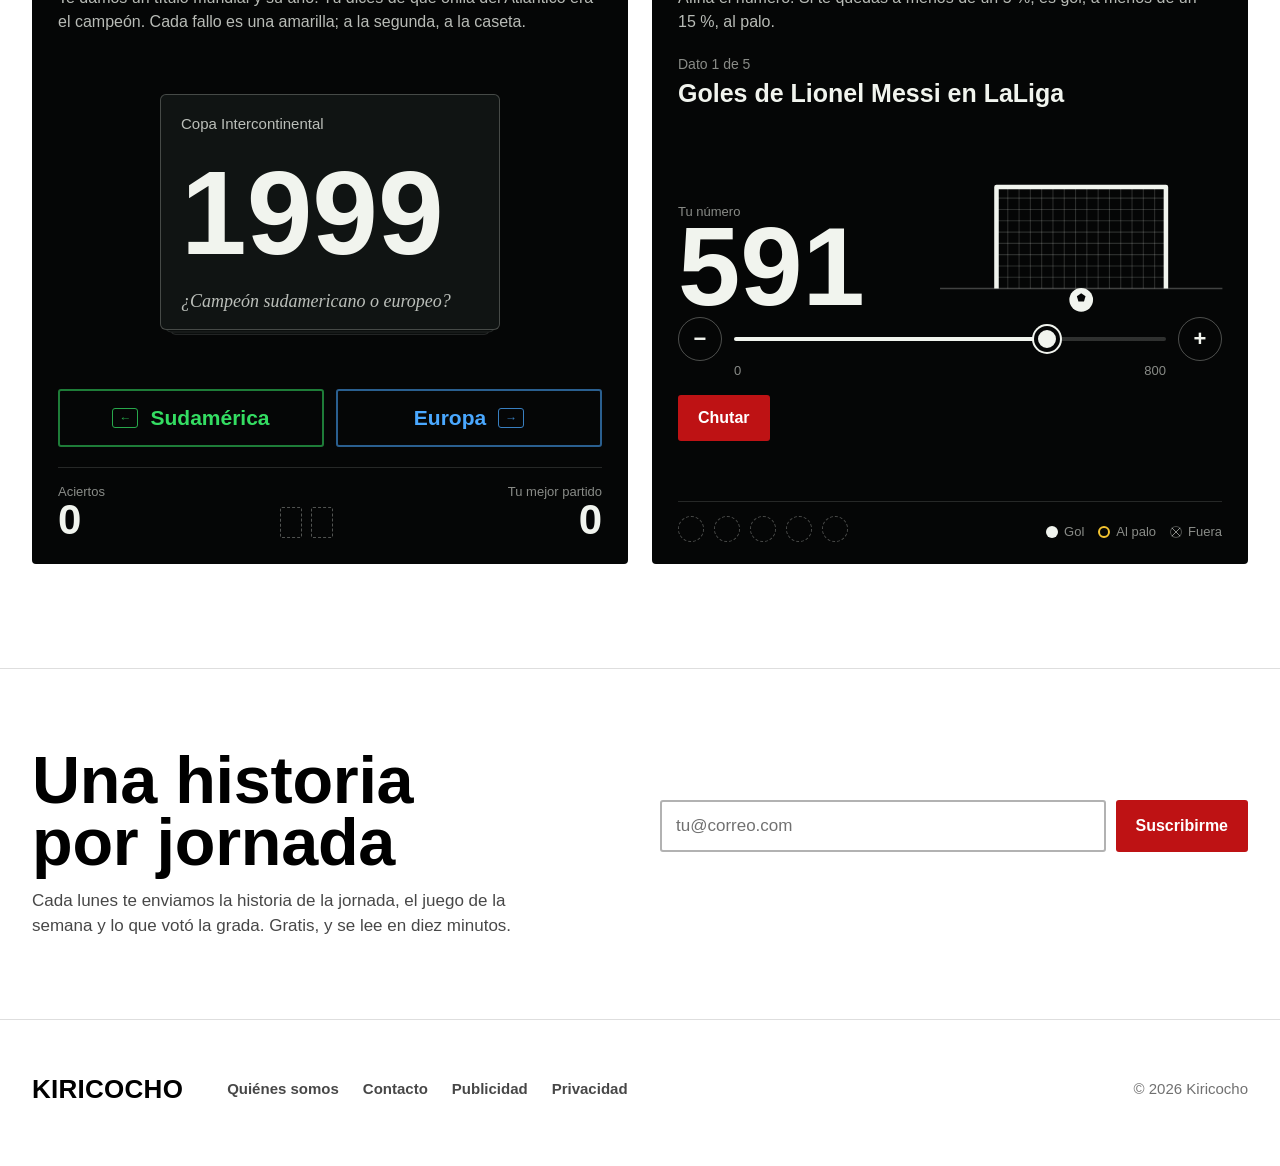
==== commit f43d8ce7: "Update index.html" ====
--- a/index.html
+++ b/index.html
@@ -2,761 +2,1888 @@
 <html lang="es">
 <head>
 <meta charset="utf-8">
-<meta name="viewport" content="width=device-width, initial-scale=1">
-<title>MAN ON · Revista de fútbol</title>
-<link rel="preconnect" href="https://fonts.googleapis.com">
-<link rel="preconnect" href="https://fonts.gstatic.com" crossorigin>
-<link href="https://fonts.googleapis.com/css2?family=Archivo:ital,wdth,wght@0,62..125,100..900;1,62..125,100..900&family=Newsreader:ital,opsz,wght@1,6..72,400;1,6..72,500&display=swap" rel="stylesheet">
+<meta name="viewport" content="width=device-width, initial-scale=1, viewport-fit=cover">
+<meta name="theme-color" content="#050606">
+<meta name="description" content="Kiricocho: historias de fútbol que se demuestran con datos y se juegan. Una por jornada, con juegos diarios.">
+<title>Kiricocho | Historias de fútbol que se juegan</title>
+<link rel="icon" href="kiricocho-svg/01-fanzine/favicon.ico" sizes="any">
+<link rel="icon" href="kiricocho-svg/01-fanzine/favicon.svg" type="image/svg+xml">
+<link rel="preload" href="fonts/archivo-latin.woff2" as="font" type="font/woff2" crossorigin>
+<link rel="stylesheet" href="fonts/fonts.css">
 <style>
 :root{
-  --turf:#1D4F2E;      /* césped */
-  --turf-2:#225936;    /* franja de corte */
-  --turf-deep:#153B22;
-  --cal:#FFFFFF;       /* blanco de línea */
-  --mow:#F1F4EE;       /* franja clara */
-  --ink:#000000;
-  --red:#BE1214;       /* rojo del logo */
-  --mute:#59625B;
-  --rule:rgba(0,0,0,.13);
-  --chalk:rgba(255,255,255,.82);
-  --chalk-dim:rgba(255,255,255,.62);
+  /* Papel: donde se lee. Es la base de la plataforma */
+  --bg:#FFFFFF;
+  --surface:#F3F5F1;        /* placa de los gráficos */
+  --fg:#000000;
+  --fg-2:rgba(0,0,0,.72);
+  --fg-3:rgba(0,0,0,.56);
+  --line:rgba(0,0,0,.13);
+  --line-2:rgba(0,0,0,.3);
+  /* Pizarra: donde se juega (la portada y los juegos) */
+  --pizarra:#050606;
+  --tiza:#F1F4EE;
+  --rojo:#BE1214;           /* rojo del escudo: acciones principales */
+  --rojo-2:#D51B1E;
+  --amarilla:#F4C430;
+  --roja:#E3262B;
+  --sa:#34DD62;             /* camiseta de la historia Bosman */
+  --eu:#4AA8FF;
   --sans:"Archivo","Helvetica Neue",Arial,sans-serif;
   --serif:"Newsreader",Georgia,"Times New Roman",serif;
   --max:1320px;
+  --gut:32px;
+  --top-h:76px;
+  --dock-h:0px;
 }
-*{box-sizing:border-box}
-html{-webkit-text-size-adjust:100%}
-body{margin:0;background:var(--cal);color:var(--ink);font-family:var(--sans);font-size:17px;line-height:1.5;font-stretch:100%}
-a{color:inherit;text-decoration:none}
-a:hover{text-decoration:underline;text-decoration-thickness:2px;text-underline-offset:3px}
-:focus-visible{outline:3px solid var(--red);outline-offset:3px}
-.wrap{max-width:var(--max);margin:0 auto;padding:0 32px}
-h1,h2,h3{margin:0;font-weight:800;font-stretch:62%;line-height:.95;letter-spacing:-.005em;text-wrap:balance}
-p{margin:0}
-.skip{position:absolute;left:-999px}.skip:focus{left:16px;top:16px;background:#fff;padding:8px 12px;z-index:10}
-
-/* ---------- Partidos de hoy ---------- */
-.today{background:var(--ink);color:#fff;font-size:14px}
-.today .wrap{display:flex;align-items:center;gap:28px;overflow-x:auto;white-space:nowrap;height:44px;scrollbar-width:none}
-.today .wrap::-webkit-scrollbar{display:none}
-.today strong{font-weight:700;font-stretch:80%;font-size:15px}
-.fx{display:flex;align-items:center;gap:10px;color:rgba(255,255,255,.88)}
-.fx time{font-variant-numeric:tabular-nums;color:rgba(255,255,255,.6)}
-.fx .live{color:#fff;font-weight:700;display:flex;align-items:center;gap:6px;font-variant-numeric:tabular-nums}
-.fx .live::before{content:"";width:7px;height:7px;border-radius:50%;background:var(--red);box-shadow:0 0 0 3px rgba(190,18,20,.35)}
-
-/* ---------- Cabecera ---------- */
-.masthead{border-bottom:1px solid var(--rule);background:var(--cal);position:sticky;top:0;z-index:5}
-.masthead .wrap{display:flex;align-items:center;gap:40px;height:88px;transition:height .25s}
-.logo img{height:64px;width:auto;display:block;transition:height .25s}
-.masthead.compact .wrap{height:64px}.masthead.compact .logo img{height:46px}
-.masthead.compact{box-shadow:0 1px 0 var(--rule),0 8px 24px -12px rgba(0,0,0,.25)}
-nav ul{list-style:none;margin:0;padding:0;display:flex;gap:26px}
-nav a{font-weight:600;font-size:16px}
-nav a[aria-current]{box-shadow:inset 0 -3px 0 var(--red);padding-bottom:6px;text-decoration:none}
-.mh-actions{margin-left:auto;display:flex;gap:10px}
-.btn{font:inherit;font-weight:700;font-size:15px;border-radius:3px;padding:10px 16px;cursor:pointer;border:2px solid var(--ink);background:transparent;color:var(--ink)}
-.btn.solid{background:var(--ink);color:#fff}
-.btn:hover{text-decoration:none}
-
-/* ---------- Portada: el campo ---------- */
-.turf{
-  background:
-    repeating-linear-gradient(90deg,rgba(255,255,255,.045) 0 9.523%,transparent 9.523% 19.047%),
-    repeating-linear-gradient(0deg,rgba(0,0,0,.07) 0 96px,transparent 96px 192px),
-    var(--turf);
-  position:relative;isolation:isolate}
-.turf::after{content:"";position:absolute;inset:0;z-index:-1;pointer-events:none;opacity:.35;mix-blend-mode:overlay;
-  background-image:url("data:image/svg+xml;utf8,<svg xmlns='http://www.w3.org/2000/svg' width='180' height='180'><filter id='n'><feTurbulence type='fractalNoise' baseFrequency='.85' numOctaves='2' stitchTiles='stitch'/><feColorMatrix values='0 0 0 0 .5  0 0 0 0 .5  0 0 0 0 .5  0 0 0 .9 0'/></filter><rect width='100%' height='100%' filter='url(%23n)'/></svg>")}
-/* ---------- Portada: especial Bosman ---------- */
-.lead{--sa:#34DD62;--eu:#4AA8FF;--paper:#F5F5F2;background:#050606;color:var(--paper);position:relative;isolation:isolate;overflow:hidden}
-.lead::before{content:"";position:absolute;inset:0;z-index:-2;background:url("bosman/img/backg.png") center/cover no-repeat;opacity:.42;filter:saturate(.7)}
-.lead::after{content:"";position:absolute;inset:0;z-index:-1;background:linear-gradient(90deg,rgba(5,6,6,.94) 0%,rgba(5,6,6,.7) 45%,rgba(5,6,6,.55) 100%),linear-gradient(180deg,rgba(5,6,6,0) 60%,rgba(5,6,6,.85))}
-.lead .wrap{display:grid;grid-template-columns:minmax(0,5fr) minmax(0,7fr);gap:56px;align-items:center;padding-top:72px;padding-bottom:72px;min-height:min(820px,calc(100svh - 132px))}
-.kicker{font-weight:700;font-stretch:80%;font-size:16px;color:rgba(245,245,242,.8);margin-bottom:18px;display:block}
-.kicker.red{color:var(--red)}
-.lead .kicker{display:flex;align-items:center;gap:10px}
-.lead .kicker::before{content:"";width:10px;height:10px;border-radius:50%;background:linear-gradient(90deg,var(--sa) 50%,var(--eu) 50%)}
-.lead h1{font-size:clamp(50px,6vw,96px);line-height:.9;margin-bottom:24px}
-.lead h1 a:hover{text-decoration-thickness:4px;text-underline-offset:8px}
-.dek{font-size:19px;line-height:1.5;max-width:30em;color:rgba(245,245,242,.78)}
-.dek b{font-weight:700;color:var(--paper)}
-.dek .sa{color:var(--sa)}.dek .eu{color:var(--eu)}
-.byline{display:flex;flex-wrap:wrap;gap:6px 20px;margin-top:22px;font-size:15px;color:rgba(245,245,242,.58)}
-.lead .cta{margin-top:30px;display:inline-flex;align-items:center;gap:12px;background:var(--paper);color:#050606;border-color:var(--paper);padding:14px 20px;font-size:16px}
-.lead .cta:hover{background:#fff}
-.lead .cta svg{width:18px;height:18px}
-
-.balance{margin:0}
-.readout{display:grid;grid-template-columns:auto 1fr auto;gap:4px 18px;align-items:end;min-height:64px;padding-bottom:14px;border-bottom:1px solid rgba(245,245,242,.18);margin-bottom:6px}
-.readout .yr{font-weight:900;font-stretch:62%;font-size:52px;line-height:.85;font-variant-numeric:tabular-nums}
-.readout .who{font-size:15px;line-height:1.35;color:rgba(245,245,242,.78)}
-.readout .who b{color:var(--paper);font-weight:600}
-.readout .bal{text-align:right;font-weight:900;font-stretch:62%;font-size:40px;line-height:.9;font-variant-numeric:tabular-nums}
-.readout .bal small{display:block;font-size:13px;font-weight:600;font-stretch:100%;color:rgba(245,245,242,.58);margin-top:4px}
-#balanceChart{display:block;width:100%;height:440px;touch-action:pan-y;cursor:crosshair}
-#balanceChart:focus-visible{outline:2px solid var(--paper);outline-offset:6px}
-.balance figcaption{font-size:13px;color:rgba(245,245,242,.55);margin-top:8px}
-
-/* ---------- Bloques generales ---------- */
-.band{padding:72px 0}
-.band.mow{background:var(--mow)}
-.sec-head{display:flex;align-items:baseline;justify-content:space-between;gap:24px;margin-bottom:28px;padding-bottom:14px;border-bottom:3px solid var(--ink)}
-.sec-head h2{font-size:48px}
-.sec-head p,.sec-head a{font-size:15px;color:var(--mute)}
-.sec-head a{font-weight:600;color:var(--ink)}
-.cols{display:grid;grid-template-columns:minmax(0,2fr) minmax(300px,1fr);gap:56px;align-items:start}
-
-/* ---------- Últimas ---------- */
-.top-story{display:grid;grid-template-columns:minmax(0,1fr) minmax(0,1fr);gap:28px;padding-bottom:32px;border-bottom:1px solid var(--rule)}
-.top-story h3{font-size:40px;margin-bottom:14px}
-.top-story p{color:var(--mute);max-width:36em}
-.stat-card{background:var(--ink);color:#fff;border-radius:4px;padding:24px;display:flex;flex-direction:column;justify-content:space-between;min-height:220px}
-.stat-card .big{font-size:96px;font-weight:900;font-stretch:62%;line-height:.85;font-variant-numeric:tabular-nums}
-.stat-card .big small{font-size:40px}
-.stat-card p{color:rgba(255,255,255,.75);font-size:15px;max-width:24em}
-.cmp{display:grid;gap:8px;margin:18px 0 16px;font-size:13px}
-.cmp div{display:grid;grid-template-columns:92px 1fr 44px;gap:10px;align-items:center;color:rgba(255,255,255,.75)}
-.cmp i{display:block;height:8px;width:var(--w);background:rgba(255,255,255,.35);border-radius:1px}
-.cmp div:first-child i{background:var(--red)}
-.cmp b{color:#fff;text-align:right;font-variant-numeric:tabular-nums}
-.river{list-style:none;margin:0;padding:0}
-.river li{display:grid;grid-template-columns:96px 1fr;gap:20px;padding:20px 0;border-bottom:1px solid var(--rule)}
-.river time{font-size:14px;color:var(--mute);font-variant-numeric:tabular-nums;padding-top:3px}
-.river .comp{font-size:14px;font-weight:700;font-stretch:80%;color:var(--red);display:block;margin-bottom:4px}
-.river h3{font-size:27px;font-stretch:72%;font-weight:750;line-height:1.05}
-
-/* ---------- Columna lateral ---------- */
-aside{display:grid;gap:44px}
-aside h2{font-size:32px;margin-bottom:14px}
-table{width:100%;border-collapse:collapse;font-size:15px;font-variant-numeric:tabular-nums}
-th{font-weight:600;font-size:13px;color:var(--mute);text-align:right;padding:0 6px 8px}
-th:nth-child(1),th:nth-child(2){text-align:left}
-td{padding:9px 6px;border-top:1px solid var(--rule);text-align:right}
-td:nth-child(1){text-align:left;color:var(--mute);width:24px}
-td:nth-child(2){text-align:left;font-weight:600}
-td.pts{font-weight:800}
-tr.ucl td:first-child{box-shadow:inset 3px 0 0 var(--turf)}
-.form{display:inline-flex;gap:3px;vertical-align:middle}
-.form i{width:9px;height:9px;border-radius:1px;background:#C9CFC8}
-.form i.w{background:var(--turf)}
-.form i.l{background:var(--red)}
-.table-note{font-size:13px;color:var(--mute);margin-top:10px;display:flex;gap:14px;flex-wrap:wrap}
-.table-note span{display:inline-flex;align-items:center;gap:5px}
-.table-note i{width:9px;height:9px;display:inline-block;border-radius:1px}
-.more{display:inline-block;margin-top:14px;font-weight:700;font-size:15px}
-
-.fixtures{list-style:none;margin:0;padding:0}
-.fixtures li{display:grid;grid-template-columns:62px 1fr;gap:14px;padding:12px 0;border-top:1px solid var(--rule)}
-.fixtures .when{font-size:13px;line-height:1.3;color:var(--mute);font-variant-numeric:tabular-nums}
-.fixtures .when b{display:block;color:var(--ink);font-size:16px}
-.fixtures .teams{font-weight:600}
-.fixtures .teams small{display:block;font-weight:400;font-size:13px;color:var(--mute)}
-
-/* ---------- Data Lab ---------- */
-.lab{--turf:var(--turf-deep);color:#fff}
-.lab .sec-head{border-color:#fff}
-.lab .sec-head p{color:var(--chalk-dim);max-width:30em}
-.lab .sec-head a{color:#fff}
-.lab-grid{display:grid;grid-template-columns:repeat(3,minmax(0,1fr));gap:20px}
-.viz{background:rgba(0,0,0,.24);border-radius:4px;padding:22px;display:flex;flex-direction:column}
-.viz h3{font-size:30px;margin-bottom:6px}
-.viz .sub{font-size:15px;color:var(--chalk-dim);margin-bottom:18px}
-.viz svg{width:100%;height:auto;display:block;overflow:visible}
-.viz .legend{margin-top:auto;padding-top:16px;display:flex;flex-wrap:wrap;gap:8px 18px;font-size:13px;color:var(--chalk)}
-.legend span{display:inline-flex;align-items:center;gap:7px}
-.legend i{display:inline-block;width:12px;height:12px;border-radius:50%}
-.shot{cursor:default;transition:r .15s}
-.shot:hover{stroke-width:.8}
-.xg-hit{cursor:crosshair}
-.tip{font-size:14px;color:var(--chalk);margin-top:10px;min-height:1.5em;font-variant-numeric:tabular-nums}
-
-/* ---------- Opinión ---------- */
-.opinion{display:grid;grid-template-columns:repeat(2,minmax(0,1fr));gap:40px 32px}
-.op.feature{grid-column:1/-1;display:grid;grid-template-columns:minmax(0,1fr) 220px;gap:32px;align-items:end;padding-bottom:40px;border-bottom:1px solid var(--rule)}
-.op.feature blockquote{font-size:clamp(28px,3vw,40px);line-height:1.2;margin:0}
-.op.feature blockquote::before{width:56px;height:6px}
-.op blockquote{margin:0 0 20px;font-family:var(--serif);font-style:italic;font-size:25px;line-height:1.32;font-weight:400}
-.op blockquote::before{content:"";display:block;width:36px;height:4px;background:var(--red);margin-bottom:18px}
-.op .who{display:flex;gap:12px;align-items:center}
-.op .avatar{width:44px;height:44px;border-radius:50%;background:var(--ink);color:#fff;display:grid;place-items:center;font-weight:800;font-stretch:62%;font-size:20px;flex:none}
-.op .who b{display:block;font-size:15px}
-.op .who small{font-size:14px;color:var(--mute)}
-.op h3{font-size:24px;font-stretch:72%;margin-bottom:8px}
-
-.scorers{list-style:none;margin:0;padding:0}
-.scorers li{display:grid;grid-template-columns:1fr auto;gap:4px 12px;padding:10px 0;border-top:1px solid var(--rule)}
-.scorers b{font-weight:600}
-.scorers small{display:block;color:var(--mute);font-size:13px}
-.scorers .g{font-weight:900;font-stretch:62%;font-size:30px;line-height:1;font-variant-numeric:tabular-nums}
-.dots{grid-column:1/-1;display:flex;gap:4px;margin-top:2px}
-.dots i{width:9px;height:9px;border-radius:50%;background:var(--ink)}
-
-.market{list-style:none;margin:0;padding:0}
-.market li{padding:12px 0;border-top:1px solid var(--rule)}
-.market b{display:block;font-weight:600;line-height:1.3}
-.status{font-size:13px;font-weight:700;display:inline-flex;align-items:center;gap:6px;margin-top:4px;color:var(--mute)}
-.status::before{content:"";width:8px;height:8px;border-radius:50%;border:2px solid currentColor}
-.status.done{color:var(--turf)}.status.done::before{background:currentColor}
-.status.close{color:var(--red)}
+/* Las superficies de pizarra cambian tinta por tiza */
+.hero,.game,.top:not(.light),.dock:not(.light){
+  --bg:var(--pizarra);
+  --surface:#0E1110;
+  --fg:var(--tiza);
+  --fg-2:rgba(241,244,238,.76);
+  --fg-3:rgba(241,244,238,.56);
+  --line:rgba(241,244,238,.14);
+  --line-2:rgba(241,244,238,.3);
+  color:var(--fg);
+}
+*,*::before,*::after{box-sizing:border-box}
+/* El lienzo: oscuro arriba (portada) y blanco abajo, solo visible en el rebote del scroll */
+html{background:linear-gradient(180deg,var(--pizarra) 0 50%,#FFFFFF 50% 100%);-webkit-text-size-adjust:100%;text-size-adjust:100%;scroll-behavior:smooth;scroll-padding-top:calc(var(--top-h) + 12px)}
+body{margin:0;color:var(--fg);font:400 17px/1.5 var(--sans);font-stretch:100%;padding-bottom:var(--dock-h)}
+.hero,.game,.dock,.top{-webkit-font-smoothing:antialiased}
+h1,h2,h3{margin:0;font-weight:800;font-stretch:62%;line-height:.94;letter-spacing:-.004em;text-wrap:balance}
+p,dl,dd{margin:0}
+a{color:inherit}
+button{font:inherit;color:inherit}
+:focus-visible{outline:3px solid var(--fg);outline-offset:3px}
+[hidden]{display:none!important}
+.sr{position:absolute;width:1px;height:1px;overflow:hidden;clip:rect(0 0 0 0);clip-path:inset(50%);white-space:nowrap}
+.skip{position:absolute;left:-999px;top:8px;z-index:100;background:#fff;color:#000;padding:10px 14px;border-radius:3px}
+.skip:focus{left:12px}
+.wrap{max-width:var(--max);margin:0 auto;padding:0 max(var(--gut),env(safe-area-inset-right,0px)) 0 max(var(--gut),env(safe-area-inset-left,0px))}
+
+/* ---------- Botones ---------- */
+.btn{display:inline-flex;align-items:center;justify-content:center;gap:10px;min-height:46px;padding:0 18px;border-radius:3px;border:2px solid transparent;background:none;font:700 16px/1 var(--sans);text-decoration:none;cursor:pointer;transition:background-color .15s,border-color .15s,color .15s}
+.btn-red{background:var(--rojo);color:#fff}
+.btn-red:hover{background:var(--rojo-2)}
+.btn-red:disabled{background:var(--line);color:var(--fg-3);cursor:not-allowed}
+.btn-line{border-color:var(--line-2);color:var(--fg)}
+.btn-line:hover{border-color:var(--fg)}
+.link{background:none;border:0;padding:8px 0;color:var(--fg-2);font:600 15px/1.2 var(--sans);text-decoration:underline;text-decoration-thickness:1px;text-underline-offset:4px;cursor:pointer}
+.link:hover{color:var(--fg)}
+
+/* ---------- Cabecera: transparente sobre la portada, blanca sobre el papel ---------- */
+.top{position:fixed;inset:0 0 auto 0;z-index:40;padding-top:env(safe-area-inset-top,0px);transition:background-color .3s ease,box-shadow .3s ease}
+.top.solid{background:rgba(5,6,6,.88);-webkit-backdrop-filter:blur(12px);backdrop-filter:blur(12px);box-shadow:0 1px 0 var(--line)}
+.top.light{background:#fff;-webkit-backdrop-filter:none;backdrop-filter:none;box-shadow:0 1px 0 var(--line)}
+.top-in{max-width:var(--max);margin:0 auto;padding:0 var(--gut);height:var(--top-h);display:flex;align-items:center;gap:40px}
+.brand{display:flex;align-items:center;flex:none;height:60px;color:var(--fg);text-decoration:none}
+.logo{display:block;height:100%;width:auto}
+.logo-negro{display:none}
+.top.light .logo-claro{display:none}
+.top.light .logo-negro{display:block}
+.wordmark{display:none;font:900 30px/1 var(--sans);font-stretch:62%;letter-spacing:.01em;text-transform:uppercase}
+.brand.no-logo .logo{display:none!important}
+.brand.no-logo .wordmark{display:block}
+.nav{display:flex;gap:28px}
+.nav a{padding:8px 0;color:var(--fg-2);font-weight:600;font-size:16px;text-decoration:none;transition:color .3s}
+.nav a:hover{color:var(--fg)}
+.nav a[aria-current="true"]{color:var(--fg);box-shadow:inset 0 -3px 0 var(--rojo)}
+.top-actions{margin-left:auto;display:flex;align-items:center;gap:10px}
+.ficha-chip{display:inline-flex;align-items:center;gap:12px;min-height:46px;padding:0 16px;border:2px solid var(--line-2);border-radius:3px;background:none;color:var(--fg);font:700 16px/1 var(--sans);cursor:pointer;transition:border-color .3s,color .3s}
+.ficha-chip:hover{border-color:var(--fg)}
+/* Racha en palotes, como se cuentan los días en una pizarra */
+.tally{display:inline-flex;gap:7px;align-items:center}
+.tally:empty{display:none}
+.tg{position:relative;display:inline-flex;gap:3px;height:16px}
+.tg i{display:block;width:2px;height:16px;border-radius:1px;background:var(--fg)}
+.tg i.x{position:absolute;left:-3px;top:7px;width:calc(100% + 6px);height:2px;transform:rotate(-26deg)}
+.tally-n{font-weight:800;font-stretch:80%}
+
+/* ---------- Jornada: la portada se queda quieta y el papel sube por encima ---------- */
+.hero{position:sticky;top:var(--stick,0px);z-index:0;isolation:isolate;overflow:hidden;background:var(--pizarra)}
+/* Fondo: encuadre de la visualización, luz de la portada original */
+.bg{position:absolute;top:0;left:0;right:0;height:100svh;min-height:600px;z-index:-1;overflow:hidden;pointer-events:none;background:#050606}
+.bg-img{position:absolute;inset:0;background:url("bosman/img/backg.png") center/cover no-repeat;opacity:.42;filter:saturate(.7)}
+.bg-vig{position:absolute;inset:0;background:linear-gradient(180deg,rgba(5,6,6,0) 62%,rgba(5,6,6,.85) 100%),linear-gradient(90deg,rgba(5,6,6,.95) 0%,rgba(5,6,6,.74) 45%,rgba(5,6,6,.6) 100%)}
+@media (max-width:760px),(max-aspect-ratio:3/4){
+  .bg{min-height:540px}
+  .bg-img{background-image:url("bosman/img/backg-mobile.png");background-position:center}
+}
+@media (max-width:760px){
+  .bg{height:calc(100svh - 64px - env(safe-area-inset-bottom,0px));min-height:calc(476px - env(safe-area-inset-bottom,0px))}
+}
+.hero-dim{position:absolute;inset:0;z-index:5;background:#000;opacity:0;pointer-events:none}
+.hero-in{max-width:var(--max);min-height:min(1000px,100svh);margin:0 auto;padding:calc(var(--top-h) + env(safe-area-inset-top,0px) + 64px) var(--gut) 64px;display:grid;grid-template-columns:minmax(0,5fr) minmax(0,7fr);gap:56px;align-items:center}
+.hero-copy{align-self:start}
+.hero-meta{display:flex;flex-wrap:wrap;align-items:center;gap:6px 20px;margin-bottom:22px;font-size:15px;color:var(--fg-2)}
+.j-badge{display:inline-flex;align-items:center;gap:9px;color:var(--fg);font-weight:700;font-stretch:84%;font-size:16px}
+.j-badge::before{content:"";width:10px;height:10px;border-radius:50%;background:linear-gradient(90deg,var(--sa) 50%,var(--eu) 50%)}
+.hero h1{margin-bottom:26px;font-size:clamp(52px,6.1vw,102px);line-height:.9}
+.hero h1 a{text-decoration:none}
+.hero h1 a:hover{text-decoration:underline;text-decoration-thickness:4px;text-underline-offset:8px}
+.dek{max-width:30em;color:var(--fg-2);font-size:19px;line-height:1.5}
+.dek b{font-weight:700}
+.dek .sa{color:var(--sa)}
+.dek .eu{color:var(--eu)}
+/* Dos formatos de la misma historia: artículo escrito y visualización */
+.formats{display:grid;gap:10px;max-width:33em;margin-top:4px}
+.format{display:grid;grid-template-columns:44px minmax(0,1fr) 20px;align-items:center;gap:14px;padding:12px 16px 12px 12px;border:1px solid var(--line-2);border-radius:4px;background:rgba(241,244,238,.05);color:var(--fg);text-decoration:none;transition:background-color .15s,border-color .15s}
+.format:hover{background:rgba(241,244,238,.1);border-color:var(--fg)}
+.f-ico{display:grid;place-items:center;width:44px;height:44px;border-radius:3px;background:rgba(241,244,238,.09)}
+.f-ico svg,.f-go{fill:none;stroke:currentColor;stroke-width:1.8;stroke-linecap:round;stroke-linejoin:round}
+.f-ico svg{width:24px;height:24px}
+.f-ico .i-sa{stroke:var(--sa)}
+.f-ico .i-eu{stroke:var(--eu)}
+.f-txt{min-width:0}
+.f-kind{display:block;color:var(--fg-3);font-size:13px;font-weight:600}
+.f-txt b{display:block;margin-top:2px;font-weight:800;font-stretch:80%;font-size:20px;line-height:1.1;text-wrap:balance}
+.f-txt small{display:block;margin-top:3px;color:var(--fg-2);font-size:14px}
+.f-go{width:20px;height:20px;transition:transform .15s}
+.format:hover .f-go{transform:translateX(3px)}
+
+/* La pizarra: tiza para tu opinión, línea nítida para los datos */
+.pizarra{margin:0}
+.readout{display:grid;grid-template-columns:auto 1fr auto;align-items:end;gap:4px 18px;min-height:68px;padding-bottom:14px;border-bottom:1px solid var(--line)}
+.readout .yr{font-weight:900;font-stretch:62%;font-size:56px;line-height:.85;font-variant-numeric:tabular-nums}
+.readout .who{color:var(--fg-2);font-size:15px;line-height:1.35}
+.readout .who b{color:var(--fg);font-weight:600}
+.readout .who i{color:var(--fg);font:italic 400 18px/1.2 var(--serif)}
+.readout .bal{text-align:right;font-weight:900;font-stretch:62%;font-size:44px;line-height:.9;font-variant-numeric:tabular-nums;transition:color .2s}
+.readout .bal small{display:block;margin-top:4px;color:var(--fg-3);font-weight:600;font-stretch:100%;font-size:13px}
+.board{position:relative;height:430px;margin-top:4px;-webkit-user-select:none;user-select:none}
+.board svg{position:absolute;inset:0;display:block;width:100%;height:100%;overflow:visible}
+.is-revealed .board{cursor:crosshair;touch-action:pan-y}
+.draw-zone{position:absolute;touch-action:none;cursor:crosshair;border-radius:2px}
+.draw-zone:focus-visible{outline:2px dashed var(--fg);outline-offset:4px}
+.is-revealed .draw-zone{display:none}
+.board-foot{min-height:158px;padding-top:16px;border-top:1px solid var(--line)}
+.voice{color:var(--fg);font:italic 400 23px/1.3 var(--serif)}
+.hint{margin-top:6px;color:var(--fg-3);font-size:14px}
+.row{display:flex;flex-wrap:wrap;align-items:center;gap:12px 20px;margin-top:16px}
+.step-result{animation:rise .45s ease both}
+.verdict{display:flex;flex-wrap:wrap;align-items:baseline;gap:6px 18px}
+.verdict b{font-weight:900;font-stretch:62%;font-size:60px;line-height:.85}
+.verdict span{color:var(--fg-2);font-size:15px}
+.verdict-copy{max-width:40em;margin-top:10px;color:var(--fg-2);font-size:16px}
+.grada-copy{max-width:36em;margin-top:6px;color:var(--fg);font:italic 400 19px/1.35 var(--serif)}
+@keyframes rise{from{opacity:0;transform:translateY(8px)}to{opacity:1;transform:none}}
+
+/* Textos del gráfico de portada */
+.b-tick{font:500 12px var(--sans);fill:rgba(241,244,238,.5);font-variant-numeric:tabular-nums}
+.b-region{font:700 13px var(--sans)}
+.b-voice{font:italic 400 21px var(--serif);fill:rgba(241,244,238,.82)}
+.b-bosman{font:700 14px var(--sans);fill:var(--tiza)}
+.b-label{font:700 12px var(--sans);fill:var(--tiza)}
+.b-glabel{font:600 12px var(--sans);fill:rgba(241,244,238,.66)}
+.b-chalk{fill:none;stroke:var(--tiza);stroke-width:3.4;stroke-linecap:round;stroke-linejoin:round}
+.b-dust{fill:none;stroke:rgba(241,244,238,.13);stroke-width:10;stroke-linecap:round;stroke-linejoin:round}
+.b-grada{fill:none;stroke:rgba(241,244,238,.6);stroke-width:2;stroke-dasharray:.5 6;stroke-linecap:round}
+.b-hint{fill:none;stroke:rgba(241,244,238,.55);stroke-width:2.6;stroke-linecap:round;animation:hint 2.8s ease-in-out .4s infinite}
+.zone-g{transition:opacity .5s ease}
+.has-drawn .b-hint{display:none}
+@keyframes hint{0%{stroke-dashoffset:var(--len);opacity:0}15%{opacity:1}70%{stroke-dashoffset:0;opacity:1}100%{stroke-dashoffset:0;opacity:0}}
+
+/* ---------- El papel: todo lo que viene después de la portada ---------- */
+.section,.news,.foot{position:relative;z-index:1;background:var(--bg)}
+.section{padding:104px 0}
+.sec-head{display:grid;grid-template-columns:minmax(0,auto) minmax(0,32em);justify-content:space-between;align-items:end;gap:14px 48px;margin-bottom:40px}
+.sec-head h2{font-size:clamp(54px,6.4vw,96px);line-height:.86}
+.sec-head p{color:var(--fg-2);font-size:19px;line-height:1.45}
+
+/* La temporada: 38 jornadas, una historia por jornada */
+.season{margin-bottom:56px}
+.season-top{display:flex;flex-wrap:wrap;justify-content:space-between;gap:6px 20px;margin-bottom:12px;color:var(--fg-3);font-size:14px}
+.season-top b{margin-right:14px;color:var(--fg);font-weight:700}
+.strip-wrap{position:relative}
+.season-strip{display:grid;grid-template-columns:repeat(38,minmax(0,1fr));gap:3px;margin:0;padding:0;list-style:none}
+.cell{position:relative;display:flex;align-items:flex-end;justify-content:center;height:48px;padding-bottom:6px;border:1px solid var(--line);border-radius:2px;color:#000;font:800 11px/1 var(--sans);font-stretch:80%;text-decoration:none}
+.cell.pub{background:var(--kit);border-color:transparent;cursor:pointer}
+.cell.pub:hover{filter:brightness(1.06) saturate(1.1)}
+.cell.now{box-shadow:0 0 0 2px var(--bg),0 0 0 4px var(--fg)}
+.cell.read::after{content:"";position:absolute;top:8px;left:50%;width:10px;height:5px;border-left:2px solid #000;border-bottom:2px solid #000;transform:translateX(-50%) rotate(-45deg)}
+.strip-tip{position:absolute;top:calc(100% + 10px);left:0;z-index:3;max-width:min(400px,100%);padding:8px 11px;border-radius:3px;background:var(--fg);color:var(--bg);font-size:14px;font-weight:600;line-height:1.3;pointer-events:none}
+.strip-tip b{font-weight:800;font-stretch:80%;margin-right:6px}
+
+/* Historias: módulos de página con su camiseta (--kit) y un gráfico vivo */
+.stories{display:grid;grid-template-columns:repeat(12,minmax(0,1fr));align-items:start;gap:64px 40px}
+.story{display:flex;flex-direction:column;grid-column:span 6;padding-top:16px;border-top:3px solid var(--fg)}
+.story.s-7{grid-column:span 7}
+.story.s-5{grid-column:span 5}
+.story-top{display:flex;flex-wrap:wrap;align-items:center;gap:6px 16px;color:var(--fg-3);font-size:14px}
+.story-top .j{padding:3px 7px 2px;border-radius:2px;background:var(--kit);color:#000;font-weight:800;font-stretch:80%}
+.story h3{margin-bottom:12px;font-size:38px}
+.story h3 a{text-decoration:none}
+.story h3 a:hover{text-decoration:underline;text-decoration-thickness:3px;text-underline-offset:5px}
+.thesis{max-width:32em;color:var(--fg-2);font:italic 400 20px/1.38 var(--serif)}
+.story-foot{display:flex;flex-wrap:wrap;justify-content:space-between;align-items:flex-end;gap:18px 24px;margin-top:auto;padding-top:22px}
+.author{display:flex;align-items:center;gap:12px}
+.avatar{display:grid;place-items:center;flex:none;width:42px;height:42px;border-radius:50%;background:var(--fg);color:var(--bg);font-weight:800;font-stretch:62%;font-size:19px}
+.author b{display:block;font-size:15px;font-weight:600}
+.author small{color:var(--fg-3);font-size:14px}
+
+.viz{margin:16px 0 22px;padding:16px 18px 14px;border-radius:3px;background:var(--surface)}
+.viz svg{display:block;width:100%;height:auto;overflow:visible;touch-action:pan-y}
+.viz svg:focus-visible{outline:2px dashed var(--fg);outline-offset:6px}
+.viz-bar{display:flex;flex-wrap:wrap;align-items:center;gap:10px 16px;min-height:42px;margin-top:10px}
+.btn-viz{min-height:42px;padding:0 15px;border:1.5px solid var(--kit-ink);border-radius:3px;background:none;color:var(--kit-ink);font:700 15px/1 var(--sans);cursor:pointer}
+.btn-viz:hover{background:color-mix(in srgb,var(--kit) 24%,transparent)}
+.btn-viz:disabled{opacity:.45;cursor:not-allowed}
+.viz-out{color:var(--fg-2);font-size:14px;line-height:1.4;font-variant-numeric:tabular-nums}
+.viz-out b{color:var(--fg);font-weight:700}
+.v-tick{font:500 12px var(--sans);fill:var(--fg-3);font-variant-numeric:tabular-nums}
+.v-lab{font:700 14px var(--sans);fill:var(--fg)}
+.v-dim{font:600 14px var(--sans);fill:var(--fg-3)}
+.v-voice{font:italic 400 17px var(--serif);fill:var(--fg)}
+.v-chalk{fill:none;stroke:var(--fg);stroke-width:1.6;stroke-linecap:round;stroke-linejoin:round}
+.v-clock{font:900 30px var(--sans);font-stretch:62%;fill:var(--fg);font-variant-numeric:tabular-nums}
+.v-grid{stroke:var(--line)}
+.v-zero{stroke:var(--line-2)}
+.v-guide{stroke:var(--fg-3);stroke-dasharray:3 3}
+.v-cursor{stroke:var(--fg-2)}
+.v-lane{stroke:var(--fg-3);stroke-width:1.6;stroke-dasharray:1 6;stroke-linecap:round}
+.v-goal{fill:none;stroke:var(--fg-2);stroke-width:1.8}
+.v-ink{fill:var(--fg)}
+.v-ink-3{fill:var(--fg-3)}
+.v-ink-stroke{fill:none;stroke:var(--fg)}
+.v-ring{stroke:var(--surface);stroke-width:2}
+.v-kit{fill:var(--kit-ink)}
+.v-kit-stroke{fill:none;stroke:var(--kit-ink)}
+.v-kit-area{fill:var(--kit);opacity:.32}
+.v-kit-dot{fill:var(--kit);stroke:var(--kit-ink);stroke-width:2}
+
+/* Fichajes: elegir antes de ver */
+.pick-q{max-width:36em;margin-bottom:14px;color:var(--fg-2);font-size:15px}
+.shirts{display:grid;grid-template-columns:repeat(10,minmax(0,1fr));gap:26px 6px;padding-bottom:24px}
+.shirt{position:relative;padding:0;border:0;background:none;color:var(--line-2);cursor:pointer;aspect-ratio:1}
+.shirt svg{display:block;width:100%;height:100%}
+.shirt path{fill:transparent;stroke:currentColor;stroke-width:1.6;stroke-linejoin:round;transition:fill .15s,stroke .15s}
+.shirt[aria-pressed="true"]{color:var(--fg)}
+.shirt[aria-pressed="true"] path{fill:var(--fg)}
+.shirts.checked .shirt{color:var(--line-2);cursor:default}
+.shirts.checked .shirt path{fill:transparent}
+.shirts.checked .shirt.real{color:var(--kit-ink)}
+.shirts.checked .shirt.real path{fill:var(--kit)}
+.shirts.checked .shirt.mine::before{content:"";position:absolute;left:50%;top:calc(100% + 1px);transform:translateX(-50%);border:5px solid transparent;border-top:0;border-bottom-color:var(--fg)}
+.shirts.checked .shirt.mine::after{content:"tú";position:absolute;left:50%;top:calc(100% + 7px);transform:translateX(-50%);color:var(--fg);font:italic 400 15px/1 var(--serif);white-space:nowrap}
+
+/* La grada: lo que opinan los lectores de cada tesis */
+.grada{display:grid;grid-template-columns:auto auto;align-items:center;gap:7px 12px;min-width:220px}
+.grada-q{color:var(--fg-2);font-size:14px}
+.grada-btns{display:flex;justify-content:flex-end;gap:6px}
+.grada-btns button{min-width:48px;height:36px;padding:0 10px;border:1px solid var(--line-2);border-radius:3px;background:none;font:600 14px/1 var(--sans);cursor:pointer}
+.grada-btns button:hover{border-color:var(--fg)}
+.grada-btns button[aria-pressed="true"]{border-color:var(--fg);background:var(--fg);color:var(--bg)}
+.grada-meter{grid-column:1/-1;height:6px;overflow:hidden;border-radius:3px;background:var(--line)}
+.grada-meter i{display:block;width:var(--pct,50%);height:100%;background:var(--kit-ink);transition:width .45s cubic-bezier(.2,.7,.2,1)}
+.grada-num{grid-column:1/-1;display:flex;justify-content:space-between;gap:12px;color:var(--fg-3);font-size:13px;font-variant-numeric:tabular-nums}
+.grada-num b{color:var(--fg);font-weight:700}
+
+.archive{display:grid;grid-template-columns:minmax(0,auto) minmax(0,1fr);align-items:start;gap:12px 48px;margin-top:64px}
+.archive h3{padding-top:12px;font-size:30px}
+.archive ol{margin:0;padding:0;list-style:none}
+.archive a{display:grid;grid-template-columns:52px minmax(0,1fr) auto;align-items:baseline;gap:16px;padding:13px 0;border-top:1px solid var(--line);text-decoration:none}
+.archive li:last-child a{border-bottom:1px solid var(--line)}
+.archive .j{display:inline-flex;align-items:center;gap:8px;color:var(--fg-3);font-weight:800;font-stretch:80%}
+.archive .j::before{content:"";width:9px;height:9px;border-radius:1px;background:var(--kit)}
+.archive .t{font-weight:700;font-stretch:84%;font-size:20px;line-height:1.15}
+.archive .a{color:var(--fg-3);font-size:14px}
+.archive a:hover .t{text-decoration:underline;text-underline-offset:4px}
+
+/* ---------- Juegos: pizarras sobre el papel ---------- */
+.game-grid{display:grid;grid-template-columns:repeat(2,minmax(0,1fr));gap:24px;align-items:stretch}
+.game{position:relative;display:flex;flex-direction:column;min-height:640px;padding:26px 26px 22px;overflow:hidden;border-radius:4px;background:var(--pizarra)}
+.game-head{display:flex;flex-wrap:wrap;align-items:baseline;gap:4px 14px}
+.game-head h3{font-size:50px}
+.game-no{color:var(--fg-3);font-weight:700;font-stretch:80%;font-size:17px;font-variant-numeric:tabular-nums}
+.game-from{flex-basis:100%;color:var(--fg-3);font-size:14px}
+.game-from a{color:var(--fg-2)}
+.game-rule{max-width:34em;margin-top:12px;color:var(--fg-2);font-size:16px}
+.game-foot{display:flex;flex-wrap:wrap;justify-content:space-between;align-items:flex-end;gap:12px 16px;margin-top:20px;padding-top:14px;border-top:1px solid var(--line)}
+.stat span{display:block;color:var(--fg-3);font-size:13px}
+.stat b{font-weight:900;font-stretch:62%;font-size:42px;line-height:.9;font-variant-numeric:tabular-nums}
+.stat-r{text-align:right}
+kbd{padding:3px 6px;border:1px solid currentColor;border-radius:3px;font:600 12px/1 var(--sans);opacity:.75}
+
+/* Orillas */
+.o-stage{position:relative;flex:1;display:grid;place-items:center;min-height:280px;margin:20px 0}
+.o-stage::before,.o-stage::after{content:"";position:absolute;width:min(340px,100%);height:236px;border:1px solid rgba(241,244,238,.1);border-radius:6px;background:#0B0E0D}
+.o-stage::before{transform:translateY(12px) scale(.94)}
+.o-stage::after{transform:translateY(6px) scale(.97)}
+.o-card{position:relative;z-index:1;width:min(340px,100%);height:236px;border:1px solid rgba(241,244,238,.24);border-radius:6px;background:#101413;touch-action:pan-y;cursor:grab;-webkit-user-select:none;user-select:none;transition:transform .35s cubic-bezier(.2,.7,.2,1),opacity .3s ease,border-color .2s,box-shadow .2s}
+.o-card.dragging{transition:none;cursor:grabbing}
+.o-card.enter{transform:translateY(10px) scale(.96);opacity:0}
+.o-card[data-lean="S"]{border-color:var(--sa)}
+.o-card[data-lean="E"]{border-color:var(--eu)}
+.o-face{position:absolute;inset:0;display:flex;flex-direction:column;justify-content:space-between;padding:18px 20px 16px;transition:opacity .25s ease}
+.o-back{opacity:0}
+.o-card.flipped .o-front{opacity:0}
+.o-card.flipped .o-back{opacity:1}
+.o-card.flipped[data-side="S"]{border-color:var(--sa);box-shadow:0 0 0 1px var(--sa),0 18px 50px -24px var(--sa)}
+.o-card.flipped[data-side="E"]{border-color:var(--eu);box-shadow:0 0 0 1px var(--eu),0 18px 50px -24px var(--eu)}
+.o-comp{color:var(--fg-2);font-size:15px}
+.o-year{font-weight:900;font-stretch:62%;font-size:118px;line-height:.78;font-variant-numeric:tabular-nums}
+.o-ask{color:var(--fg-2);font:italic 400 18px/1.2 var(--serif)}
+.o-champ{font-weight:900;font-stretch:62%;font-size:54px;line-height:.9;text-wrap:balance}
+.o-side{display:flex;justify-content:space-between;align-items:center;gap:10px;font-weight:700;font-size:15px}
+.o-card[data-side="S"] .o-side{color:var(--sa)}
+.o-card[data-side="E"] .o-side{color:var(--eu)}
+.o-verdict{display:inline-flex;align-items:center;gap:8px;color:var(--fg)}
+.o-verdict i{display:inline-block;width:13px;height:18px;border-radius:2px;background:var(--amarilla);transform:rotate(-6deg)}
+.o-verdict i.r{background:var(--roja)}
+.o-controls{display:grid;grid-template-columns:1fr 1fr;gap:12px}
+.o-pick{display:flex;align-items:center;justify-content:center;gap:12px;min-height:58px;border:2px solid;border-radius:3px;background:none;font:800 21px/1 var(--sans);font-stretch:80%;cursor:pointer;transition:background-color .15s}
+.o-sa{color:var(--sa);border-color:rgba(52,221,98,.55)}
+.o-eu{color:var(--eu);border-color:rgba(74,168,255,.55)}
+.o-sa:hover{background:rgba(52,221,98,.1)}
+.o-eu:hover{background:rgba(74,168,255,.1)}
+.o-cards{display:flex;align-items:flex-end;gap:9px;padding-bottom:4px}
+.o-cards i{display:block;width:22px;height:31px;border:1.5px dashed rgba(241,244,238,.32);border-radius:2px;transition:transform .3s cubic-bezier(.3,1.6,.5,1)}
+.o-cards i.y{border:0;background:var(--amarilla);transform:rotate(-7deg)}
+.o-cards i.r{border:0;background:var(--roja);transform:rotate(6deg)}
+
+/* Al palo */
+.p-stage{flex:1;display:flex;flex-direction:column;margin-top:20px}
+.p-step{color:var(--fg-3);font-size:14px}
+.p-q{min-height:2.4em;margin-top:4px;font-weight:700;font-stretch:84%;font-size:25px;line-height:1.15;text-wrap:balance}
+.p-play{display:grid;grid-template-columns:minmax(0,1fr) minmax(0,1.15fr);align-items:end;gap:16px;margin:14px 0 6px}
+.p-numlab{display:block;color:var(--fg-3);font-size:13px}
+.p-num{display:block;font-weight:900;font-stretch:62%;font-size:112px;line-height:.8;font-variant-numeric:tabular-nums}
+.p-num.real{color:var(--amarilla)}
+.p-goal{display:block;width:100%;height:auto;overflow:visible}
+.g-ground{stroke:rgba(241,244,238,.25);stroke-width:1}
+.g-frame{fill:none;stroke:var(--tiza);stroke-width:3.2;stroke-linejoin:round}
+.g-net line{stroke:rgba(241,244,238,.16);stroke-width:.8;transition:stroke .3s}
+.g-net.hit line{stroke:rgba(241,244,238,.5)}
+.g-spot{fill:rgba(241,244,238,.5)}
+.g-ball{fill:var(--tiza)}
+.g-patch{fill:var(--pizarra)}
+.p-adjust{display:flex;align-items:center;gap:12px}
+.p-adjust button{flex:none;width:44px;height:44px;border:1.5px solid var(--line-2);border-radius:50%;background:none;font:600 22px/1 var(--sans);cursor:pointer}
+.p-adjust button:hover:not(:disabled){border-color:var(--fg)}
+.p-adjust button:disabled{opacity:.35;cursor:not-allowed}
+.p-range{flex:1;min-width:0;height:44px;margin:0;background:transparent;-webkit-appearance:none;appearance:none;cursor:pointer}
+.p-range:disabled{cursor:not-allowed;opacity:.6}
+.p-range::-webkit-slider-runnable-track{height:4px;border-radius:2px;background:linear-gradient(90deg,var(--tiza) var(--fill,0%),rgba(241,244,238,.18) var(--fill,0%))}
+.p-range::-webkit-slider-thumb{width:26px;height:26px;margin-top:-11px;border:4px solid var(--pizarra);border-radius:50%;background:var(--tiza);box-shadow:0 0 0 2px var(--tiza);-webkit-appearance:none;appearance:none}
+.p-range::-moz-range-track{height:4px;border-radius:2px;background:rgba(241,244,238,.18)}
+.p-range::-moz-range-progress{height:4px;border-radius:2px;background:var(--tiza)}
+.p-range::-moz-range-thumb{width:18px;height:18px;border:4px solid var(--pizarra);border-radius:50%;background:var(--tiza);box-shadow:0 0 0 2px var(--tiza)}
+.p-range:focus-visible{outline:none}
+.p-range:focus-visible::-webkit-slider-thumb{box-shadow:0 0 0 2px var(--tiza),0 0 0 6px rgba(241,244,238,.35)}
+.p-range:focus-visible::-moz-range-thumb{box-shadow:0 0 0 2px var(--tiza),0 0 0 6px rgba(241,244,238,.35)}
+.p-scale{display:flex;justify-content:space-between;padding:0 56px;color:var(--fg-3);font-size:13px;font-variant-numeric:tabular-nums}
+.p-actions{margin-top:14px}
+.p-verdict{min-height:1.4em;margin-top:12px;font:italic 400 20px/1.35 var(--serif)}
+.p-marks{display:flex;gap:10px;margin:0;padding:0;list-style:none}
+.p-marks li,.lg{display:block;width:26px;height:26px;border:1.5px dashed var(--line-2);border-radius:50%}
+.p-marks li.gol,.lg.gol{border:0;background:var(--tiza)}
+.p-marks li.palo,.lg.palo{border:4px solid var(--amarilla)}
+.p-marks li.fuera,.lg.fuera{border:1.5px solid var(--line-2);background:linear-gradient(45deg,transparent 46%,var(--fg-3) 46% 54%,transparent 54%),linear-gradient(-45deg,transparent 46%,var(--fg-3) 46% 54%,transparent 54%)}
+.p-legend{display:flex;align-items:center;gap:6px;color:var(--fg-3);font-size:13px}
+.lg{width:12px;height:12px;margin-left:8px}
+.lg.palo{border-width:2.5px}
+
+/* Final de partida */
+.game-over{position:absolute;inset:0;z-index:5;display:flex;flex-direction:column;justify-content:center;gap:14px;padding:30px;background:var(--pizarra);animation:rise .4s ease both;overflow:auto}
+.go-no{color:var(--fg-3);font-weight:700;font-stretch:80%;font-size:17px}
+.go-title{font-weight:900;font-stretch:62%;font-size:84px;line-height:.82}
+.go-sub{font-size:19px}
+.go-text{max-width:34em;color:var(--fg-2);font-size:16px}
+.go-list{margin:0;padding:0;list-style:none;color:var(--fg-2);font-size:15px}
+.go-list li{display:flex;justify-content:space-between;gap:12px;padding:6px 0;border-top:1px solid var(--line)}
+.go-list b{color:var(--fg);font-variant-numeric:tabular-nums}
+.share{margin:0;padding:12px 14px;border:1px solid var(--line);border-radius:3px;background:rgba(241,244,238,.05);font:500 15px/1.55 var(--sans);white-space:pre-wrap;word-break:break-word}
+.countdown{color:var(--fg-3);font-size:14px;font-variant-numeric:tabular-nums}
 
 /* ---------- Boletín y pie ---------- */
-.news{color:#fff}
-.news .wrap{display:grid;grid-template-columns:minmax(0,1fr) minmax(0,1fr);gap:40px;align-items:center;padding-top:56px;padding-bottom:56px}
-.news h2{font-size:52px}
-.news p{color:var(--chalk);margin-top:12px;max-width:30em}
+.news{border-top:1px solid var(--line)}
+.news .wrap{display:grid;grid-template-columns:minmax(0,1fr) minmax(0,1fr);align-items:center;gap:40px;padding-top:80px;padding-bottom:80px}
+.news h2{font-size:clamp(46px,5.2vw,76px)}
+.news p{max-width:30em;margin-top:14px;color:var(--fg-2)}
 .signup{display:flex;gap:10px}
-.signup input{flex:1;min-width:0;font:inherit;padding:13px 14px;border-radius:3px;border:2px solid #fff;background:transparent;color:#fff}
-.signup input::placeholder{color:rgba(255,255,255,.6)}
-.signup .btn{background:#fff;border-color:#fff;color:var(--ink)}
-.signup-msg{font-size:15px;margin-top:10px;min-height:1.5em;color:var(--chalk)}
-footer{padding:48px 0 40px;font-size:15px;color:var(--mute)}
-footer .wrap{display:flex;flex-wrap:wrap;gap:24px 48px;align-items:center}
-footer img{height:48px}
-footer ul{list-style:none;display:flex;flex-wrap:wrap;gap:8px 24px;margin:0;padding:0}
-footer ul a{color:var(--ink);font-weight:600}
-footer .legal{margin-left:auto}
+.signup input{flex:1;min-width:0;min-height:52px;padding:0 14px;border:2px solid var(--line-2);border-radius:3px;background:var(--bg);color:var(--fg);font:inherit}
+.signup input::placeholder{color:var(--fg-3)}
+.signup input:focus{border-color:var(--fg)}
+.signup .btn{min-height:52px}
+.signup-msg{min-height:1.5em;margin-top:10px;color:var(--fg-2);font-size:15px}
+.foot{padding:40px 0 48px;border-top:1px solid var(--line);color:var(--fg-3);font-size:15px}
+.foot .wrap{display:flex;flex-wrap:wrap;align-items:center;gap:20px 44px}
+.brand-s{height:58px}
+.brand-s .wordmark{font-size:26px}
+.foot ul{display:flex;flex-wrap:wrap;gap:8px 24px;margin:0;padding:0;list-style:none}
+.foot ul a{color:var(--fg-2);font-weight:600;text-decoration:none}
+.foot ul a:hover{color:var(--fg);text-decoration:underline}
+.legal{margin-left:auto}
+
+/* ---------- Ficha ---------- */
+.ficha{position:fixed;inset:0 0 0 auto;width:min(440px,100%);height:100%;max-width:none;max-height:none;margin:0;padding:0;border:0;border-left:1px solid var(--line);background:var(--bg);color:var(--fg)}
+.ficha::backdrop{background:rgba(0,0,0,.5)}
+.ficha[open]{animation:slidein .32s cubic-bezier(.2,.7,.2,1)}
+@keyframes slidein{from{transform:translateX(100%)}to{transform:none}}
+@keyframes slideup{from{transform:translateY(100%)}to{transform:none}}
+.ficha-in{display:flex;flex-direction:column;gap:26px;min-height:100%;padding:calc(26px + env(safe-area-inset-top,0px)) 26px calc(30px + env(safe-area-inset-bottom,0px))}
+.ficha-head{display:flex;justify-content:space-between;align-items:flex-start;gap:16px}
+.ficha-head h2{font-size:52px}
+.ficha-head p{margin-top:6px;color:var(--fg-3);font-size:14px}
+.x{display:grid;place-items:center;width:44px;height:44px;border:1.5px solid var(--line-2);border-radius:50%;background:none;cursor:pointer}
+.x:hover{border-color:var(--fg)}
+.x svg{width:18px;height:18px;fill:none;stroke:currentColor;stroke-width:2;stroke-linecap:round}
+.ficha-stats div{display:flex;justify-content:space-between;align-items:baseline;gap:16px;padding:13px 0;border-top:1px solid var(--line)}
+.ficha-stats div:last-child{border-bottom:1px solid var(--line)}
+.ficha-stats dt{color:var(--fg-2);font-size:15px}
+.ficha-stats dd{display:flex;align-items:center;gap:10px;text-align:right;font-weight:700;font-size:16px}
+.ficha-lab{margin-bottom:10px;color:var(--fg-2);font-size:15px}
+.season-strip.mini .cell{height:26px;padding:0;font-size:0}
+.season-strip.mini .cell.read::after{top:8px;width:7px;height:4px}
+.ficha-note{margin-top:auto;color:var(--fg-3);font-size:14px}
+.ficha-in>.link{align-self:flex-start;margin-top:-14px}
+
+.toast{position:fixed;left:50%;bottom:calc(24px + var(--dock-h));z-index:60;max-width:calc(100% - 32px);padding:12px 16px;border-radius:3px;background:#000;color:#fff;font-weight:600;font-size:15px;box-shadow:0 0 0 1px rgba(255,255,255,.16),0 12px 30px rgba(0,0,0,.22);opacity:0;pointer-events:none;transform:translate(-50%,16px);transition:opacity .2s,transform .2s}
+.toast.on{opacity:1;transform:translate(-50%,0)}
+.dock{display:none}
 
 /* ---------- Adaptación ---------- */
 @media (max-width:1100px){
-  .cols,.news .wrap{grid-template-columns:1fr}
-  .lead .wrap{grid-template-columns:1fr;min-height:0;gap:40px}
-  #balanceChart{height:380px}
-  .lab-grid{grid-template-columns:1fr 1fr}
-  .opinion{grid-template-columns:1fr 1fr}
-  .masthead .wrap{flex-wrap:wrap;height:auto;padding-top:12px;gap:12px 24px}
-  nav{order:3;width:calc(100% + 64px);margin:0 -32px;padding:0 32px;overflow-x:auto;border-top:1px solid var(--rule);scrollbar-width:none}
-  nav ul{padding:12px 0;white-space:nowrap}
-  nav a[aria-current]{padding-bottom:12px}
-  aside{grid-template-columns:1fr 1fr}
+  .hero-in{grid-template-columns:1fr;gap:36px;min-height:0}
+  .formats{grid-template-columns:repeat(2,minmax(0,1fr));max-width:none}
+  .stories{grid-template-columns:repeat(2,minmax(0,1fr))}
+  .story.s-7,.story.s-5{grid-column:auto}
+  .game-grid,.news .wrap{grid-template-columns:1fr}
+  .sec-head{grid-template-columns:1fr}
+  .game{min-height:600px}
 }
-@media (max-width:700px){
-  .wrap{padding:0 18px}
-  nav{width:calc(100% + 36px);margin:0 -18px;padding:0 18px}
-  .logo img{height:46px}
-  .mh-actions .btn:not(.solid){display:none}
-  .lead .wrap{padding-top:44px;padding-bottom:48px}
-  #balanceChart{height:320px}
-  .readout .yr{font-size:40px}.readout .bal{font-size:32px}
-  .op.feature{grid-template-columns:1fr;gap:20px}
-  .band{padding:48px 0}
-  .sec-head h2{font-size:38px}
-  .top-story,.lab-grid,.opinion,aside{grid-template-columns:1fr}
-  .river li{grid-template-columns:1fr;gap:4px}
-  .river h3{font-size:24px}
+@media (max-width:760px){
+  :root{--gut:18px;--top-h:62px;--dock-h:calc(64px + env(safe-area-inset-bottom,0px))}
+  body{font-size:16px}
+  .top-in{gap:14px}
+  .nav,.ficha-chip{display:none}
+  .brand{height:48px}
+  .wordmark{font-size:25px}
+  .top-actions .btn{min-height:40px;padding:0 14px;font-size:15px}
+  .hero-in{gap:24px;padding-top:calc(var(--top-h) + env(safe-area-inset-top,0px) + 26px);padding-bottom:44px}
+  .hero-meta{margin-bottom:14px;font-size:14px}
+  .hero h1{margin-bottom:16px;font-size:clamp(42px,12vw,60px)}
+  .dek{font-size:16px;line-height:1.45}
+  .formats{grid-template-columns:1fr;margin-top:4px}
+  .format{grid-template-columns:38px minmax(0,1fr) 18px;gap:12px;padding:11px 12px 11px 10px}
+  .f-ico{width:38px;height:38px}
+  .f-ico svg{width:21px;height:21px}
+  .f-txt b{font-size:18px}
+  .readout .yr{font-size:42px}
+  .readout .bal{font-size:34px}
+  .board{height:300px}
+  .board-foot{min-height:0}
+  .voice{font-size:20px}
+  .verdict b{font-size:50px}
+  .section{padding:72px 0}
+  .sec-head{margin-bottom:28px}
+  .sec-head p{font-size:17px}
+  .season{margin-bottom:44px}
+  .season-strip{gap:2px}
+  .cell{height:30px;padding:0;font-size:0}
+  .cell.read::after{top:9px;width:7px;height:4px}
+  .stories{grid-template-columns:1fr;gap:48px}
+  .story h3{font-size:32px}
+  .thesis{font-size:19px}
+  .viz{padding:14px 14px 12px}
+  .shirts{grid-template-columns:repeat(5,minmax(0,1fr));gap:28px 12px}
+  .grada{width:100%}
+  .archive{grid-template-columns:1fr;margin-top:48px}
+  .archive a{grid-template-columns:46px minmax(0,1fr)}
+  .archive .a{grid-column:2}
+  .game{min-height:0;padding:20px 18px 18px}
+  .game-head h3{font-size:44px}
+  .o-stage{min-height:262px}
+  .o-year{font-size:100px}
+  .o-champ{font-size:46px}
+  .p-play{grid-template-columns:minmax(0,1fr) minmax(0,1fr)}
+  .p-num{font-size:86px}
+  .p-q{font-size:22px}
+  .go-title{font-size:68px}
   .signup{flex-direction:column}
-  footer .legal{margin-left:0}
+  .legal{margin-left:0}
+  .dock{position:fixed;inset:auto 0 0 0;z-index:40;display:grid;grid-template-columns:repeat(4,1fr);height:var(--dock-h);padding-bottom:env(safe-area-inset-bottom,0px);border-top:1px solid var(--line);background:rgba(5,6,6,.94);-webkit-backdrop-filter:blur(12px);backdrop-filter:blur(12px);transition:background-color .3s ease}
+  .dock.light{background:#fff}
+  .dock a,.dock button{display:flex;flex-direction:column;align-items:center;justify-content:center;gap:5px;border:0;background:none;color:var(--fg-3);font:600 12px/1 var(--sans);text-decoration:none;cursor:pointer;transition:color .3s}
+  .dock [aria-current="true"]{color:var(--fg)}
+  .dock svg{width:23px;height:23px;fill:none;stroke:currentColor;stroke-width:1.7;stroke-linecap:round;stroke-linejoin:round}
+  .ficha{inset:auto 0 0 0;width:100%;height:auto;max-height:90svh;border-left:0;border-top:1px solid var(--line);border-radius:12px 12px 0 0}
+  .ficha[open]{animation:slideup .32s cubic-bezier(.2,.7,.2,1)}
+  .ficha-in{min-height:0}
 }
 @media (prefers-reduced-motion:reduce){
-  .masthead .wrap,.logo img{transition:none}
+  html{scroll-behavior:auto}
+  *,*::before,*::after{animation-duration:.01ms!important;animation-iteration-count:1!important;transition-duration:.01ms!important}
+  .b-hint{display:none}
+  .hero{position:relative;top:auto}
+  .hero-dim{display:none}
 }
 </style>
 </head>
 <body>
 <a class="skip" href="#main">Saltar al contenido</a>
 
-<div class="today" aria-label="Partidos de hoy">
-  <div class="wrap">
-    <strong>Hoy, Europa League</strong>
-    <span class="fx"><span class="live">58′</span>Betis 1–0 Lyon</span>
-    <span class="fx"><span class="live">55′</span>Celta 0–0 PAOK</span>
-    <span class="fx"><time>21:00</time>Real Sociedad – Braga</span>
-    <strong>Conference League</strong>
-    <span class="fx"><time>21:00</time>Rayo Vallecano – Rapid Viena</span>
-  </div>
-</div>
-
-<header class="masthead">
-  <div class="wrap">
-    <a class="logo" href="#" aria-label="MAN ON, portada"><img src="man-on-tackle.svg" alt="MAN ON"></a>
-    <nav aria-label="Secciones">
-      <ul>
-        <li><a href="#" aria-current="page">Últimas</a></li>
-        <li><a href="#">Ligas</a></li>
-        <li><a href="#opinion">Opinión</a></li>
-        <li><a href="#datalab">Data Lab</a></li>
-        <li><a href="#">Mercado</a></li>
-        <li><a href="#">Vídeos</a></li>
-      </ul>
+<header class="top" id="top">
+  <div class="top-in">
+    <a class="brand" href="#jornada" aria-label="Kiricocho, volver a la jornada">
+      <img class="logo logo-claro" src="kiricocho-svg/01-fanzine/logo-claro.svg" alt="" onerror="this.parentNode.classList.add('no-logo')">
+      <img class="logo logo-negro" src="kiricocho-svg/01-fanzine/logo-negro.svg" alt="" onerror="this.parentNode.classList.add('no-logo')">
+      <span class="wordmark" aria-hidden="true">Kiricocho</span>
+    </a>
+    <nav class="nav" aria-label="Secciones">
+      <a href="#historias" data-sec="historias">Historias</a>
+      <a href="#juegos" data-sec="juegos">Juegos</a>
     </nav>
-    <div class="mh-actions">
-      <button class="btn" type="button">Buscar</button>
-      <a class="btn solid" href="#boletin">Suscríbete</a>
+    <div class="top-actions">
+      <button class="ficha-chip" type="button" data-open-ficha aria-haspopup="dialog">Tu ficha<span class="tally" aria-hidden="true"></span><span class="sr" data-streak-sr></span></button>
+      <a class="btn btn-red" href="#boletin">Suscríbete</a>
     </div>
   </div>
 </header>
 
 <main id="main">
 
-<!-- Portada: especial Bosman -->
-<section class="lead" aria-labelledby="lead-title">
-  <div class="wrap">
-    <div>
-      <span class="kicker">Especial interactivo</span>
-      <h1 id="lead-title"><a href="bosman/index.html">La sentencia que cruzó el Atlántico</a></h1>
-      <p class="dek">Cuando el Tribunal de Justicia de la UE falló a favor de Jean-Marc Bosman, <b class="sa">Sudamérica</b> sumaba siete títulos mundiales más que Europa entre clubes y selecciones. Treinta años después, <b class="eu">Europa</b> le saca diecisiete.</p>
-      <div class="byline"><span>87 títulos, de 1930 a 2026</span><span>Clubes y selecciones</span></div>
-      <a class="btn cta" href="bosman/index.html">Recorrer el siglo</a>
+<!-- Jornada: la historia de esta semana, que se abre dibujando -->
+<section class="hero" id="jornada" aria-labelledby="hero-title">
+  <div class="bg" aria-hidden="true"><div class="bg-img"></div><div class="bg-vig"></div></div>
+  <div class="hero-in">
+    <div class="hero-copy">
+      <p class="hero-meta"><span class="j-badge">Historias</span><span>Artículo y visualización</span></p>
+      <h1 id="hero-title">La sentencia que cruzó el Atlántico</h1>
+      <div class="formats" role="group" aria-label="Dos formas de seguir esta historia">
+        <a class="format" href="bosman/bosman_articulo.html" data-read="8">
+          <span class="f-ico" aria-hidden="true"><svg viewBox="0 0 24 24"><path d="M5 6.5h14M5 11h14M5 15.5h14M5 20h8"/></svg></span>
+          <span class="f-txt"><span class="f-kind">Artículo · 6 min de lectura</span><b>De tres extranjeros a un fútbol sin fronteras</b><small>Guillermo J. Moreno</small></span>
+          <svg class="f-go" viewBox="0 0 24 24" aria-hidden="true"><path d="M5 12h13M13 6l6 6-6 6"/></svg>
+        </a>
+        <a class="format" href="bosman/bosman_visual.html" data-read="8">
+          <span class="f-ico" aria-hidden="true"><svg viewBox="0 0 24 24"><path class="i-sa" d="M3 14h4v-4h3V6h2"/><path class="i-eu" d="M12 6v5h3v4h3v4h3"/></svg></span>
+          <span class="f-txt"><span class="f-kind">Visualización interactiva</span><b>87 títulos mundiales, de 1930 a 2026</b><small>Clubes y selecciones</small></span>
+          <svg class="f-go" viewBox="0 0 24 24" aria-hidden="true"><path d="M5 12h13M13 6l6 6-6 6"/></svg>
+        </a>
+      </div>
     </div>
 
-    <figure class="balance">
+    <figure class="pizarra" id="pizarra">
       <div class="readout" aria-live="polite">
         <span class="yr" id="roYear">1995</span>
-        <span class="who" id="roWho"><b>Ajax</b>, club europeo</span>
+        <span class="who" id="roWho"><b>Sentencia Bosman</b>, 15 de diciembre</span>
         <span class="bal" id="roBal">+7<small>Sudamérica</small></span>
       </div>
-      <svg id="balanceChart" tabindex="0" role="img" aria-label="Diferencia acumulada de títulos mundiales entre Sudamérica y Europa, de 1930 a 2026. Usa las flechas para recorrer los años."></svg>
-      <figcaption>Ventaja acumulada en Mundiales, Copas Intercontinentales y Mundiales de Clubes. Arriba, Sudamérica; abajo, Europa. Recorre el gráfico año a año.</figcaption>
+      <div class="board" id="board">
+        <svg id="boardSvg" role="img" aria-label="Ventaja acumulada en títulos mundiales entre Sudamérica y Europa desde 1930. La línea real llega hasta la sentencia Bosman; el resto lo dibujas tú."></svg>
+        <div class="draw-zone" id="drawZone" tabindex="0" role="slider" aria-label="Tu predicción hasta 2026. Arrastra para dibujar o usa las flechas arriba y abajo." aria-valuemin="-20" aria-valuemax="20" aria-valuenow="7" aria-valuetext="Sudamérica, 7 por delante"></div>
+      </div>
+      <div class="board-foot">
+        <div class="step" id="stepDraw">
+          <p class="voice">Dibuja cómo sigue la línea desde la sentencia hasta hoy.</p>
+          <p class="hint" id="drawHint">Arrastra sobre la zona rayada, o selecciónala y usa las flechas ↑ ↓.</p>
+          <div class="row">
+            <button class="btn btn-red" type="button" id="revealBtn" disabled>Ver qué pasó</button>
+            <button class="link" type="button" id="skipBtn">Prefiero ver los datos</button>
+          </div>
+        </div>
+        <div class="step step-result" id="stepResult" hidden>
+          <p class="verdict"><b id="verdictWord">Fuera</b><span id="verdictMae"></span></p>
+          <p class="verdict-copy" id="verdictCopy"></p>
+          <p class="grada-copy" id="gradaCopy"></p>
+          <div class="row">
+            <a class="btn btn-red" href="bosman/bosman_articulo.html" data-read="8">Leer el artículo</a>
+            <a class="btn btn-line" href="bosman/bosman_visual.html" data-read="8">Explorar los datos</a>
+            <a class="link" href="#orillas" data-goto-orillas>Jugar a Orillas</a>
+            <button class="link" type="button" id="redrawBtn">Dibujar otra vez</button>
+          </div>
+        </div>
+      </div>
     </figure>
   </div>
+  <div class="hero-dim" aria-hidden="true"></div>
 </section>
 
-<!-- Últimas + lateral -->
-<section class="band">
-  <div class="wrap cols">
-    <div>
-      <div class="sec-head"><h2>Últimas</h2><p>Actualizado hace 3 min</p></div>
-
-      <article class="top-story">
-        <div>
-          <span class="kicker red">LaLiga</span>
-          <h3><a href="#">El Villarreal ya no necesita la pelota para mandar en los partidos</a></h3>
-          <p>Tiene menos posesión que la temporada pasada y más puntos. La clave está en lo que pasa en los cinco segundos posteriores a cada robo.</p>
+<!-- Historias: una columna de opinión por jornada, siempre con datos -->
+<section class="section" id="historias" aria-labelledby="h-historias">
+  <div class="wrap">
+    <header class="sec-head">
+      <h2 id="h-historias">Historias</h2>
+      <p>Columnas de opinión que se demuestran con datos. Sale una por jornada, y en todas puedes tocar los gráficos.</p>
+    </header>
+
+    <div class="season">
+      <div class="season-top">
+        <p><b>Temporada 2026-27</b>Jornada 8 de 38</p>
+        <p>Las que ya has leído llevan una marca.</p>
+      </div>
+      <div class="strip-wrap">
+        <ol class="season-strip" id="seasonStrip" aria-label="Historias publicadas esta temporada"></ol>
+        <p class="strip-tip" id="stripTip" hidden></p>
+      </div>
+    </div>
+
+    <div class="stories">
+
+      <article class="story s-7" id="j7" style="--kit:#F2D04B;--kit-ink:#8C6D00" aria-labelledby="t-j7">
+        <p class="story-top"><span class="j">J7</span><span>Táctica</span><span>7 min</span></p>
+        <div class="viz" data-viz="race">
+          <svg viewBox="0 0 520 168" role="img" aria-label="Carrera desde el robo hasta el tiro: Villarreal, 4,1 segundos; media de LaLiga, 7,9 segundos."></svg>
+          <div class="viz-bar"><button class="btn-viz" type="button" data-race-go>Recupera el balón</button><output class="viz-out" data-out>Pulsa y mira quién tira antes.</output></div>
         </div>
-        <div class="stat-card" aria-label="Dato destacado">
-          <div class="big">4,1<small> s</small></div>
-          <div class="cmp" aria-hidden="true">
-            <div><span>Villarreal</span><i style="--w:52%"></i><b>4,1 s</b></div>
-            <div><span>Media LaLiga</span><i style="--w:100%"></i><b>7,9 s</b></div>
-          </div>
-          <p>Tiempo medio que tarda el Villarreal en tirar tras recuperar en campo rival. Es el más rápido de las cinco grandes ligas.</p>
+        <h3 id="t-j7"><a href="#" data-read="7">El Villarreal ya no necesita la pelota</a></h3>
+        <p class="thesis">La posesión está sobrevalorada si sabes qué hacer en los cinco segundos que siguen a cada robo.</p>
+        <div class="story-foot">
+          <p class="author"><span class="avatar" aria-hidden="true">PL</span><span><b>Pablo Llorente</b><small>Analista táctico</small></span></p>
+          <div class="grada" data-grada="7" data-si="1480" data-no="702"></div>
         </div>
       </article>
 
-      <ul class="river">
-        <li><time datetime="2026-10-01T19:48">hace 2 min</time><div><span class="comp">Análisis táctico</span><h3><a href="#">Seis segundos para recuperar el balón: así asfixia el Athletic al rival que acaba de robarle</a></h3></div></li>
-        <li><time datetime="2026-10-01T19:42">hace 8 min</time><div><span class="comp">Europa League</span><h3><a href="#">El Betis se adelanta ante el Lyon con un gol que nace de una presión alta</a></h3></div></li>
-        <li><time datetime="2026-10-01T19:10">hace 40 min</time><div><span class="comp">Premier League</span><h3><a href="#">Arsenal y Liverpool, dos maneras opuestas de defender el área en las jugadas a balón parado</a></h3></div></li>
-        <li><time datetime="2026-10-01T18:05">hace 1 h</time><div><span class="comp">Cantera</span><h3><a href="#">La generación de 2009 que está cambiando la forma de fichar en Lezama</a></h3></div></li>
-        <li><time datetime="2026-10-01T16:30">hace 3 h</time><div><span class="comp">Serie A</span><h3><a href="#">El Como de Fàbregas juega como un grande y ya mira a Europa sin complejos</a></h3></div></li>
-        <li><time datetime="2026-10-01T13:15">hace 6 h</time><div><span class="comp">Bundesliga</span><h3><a href="#">Cómo el Leverkusen reconstruyó su mediocampo sin perder el equilibrio</a></h3></div></li>
-      </ul>
+      <article class="story s-5" id="j6" style="--kit:#4FD1C5;--kit-ink:#0B7F78" aria-labelledby="t-j6">
+        <p class="story-top"><span class="j">J6</span><span>Tendencias</span><span>9 min</span></p>
+        <div class="viz" data-viz="dribble">
+          <svg viewBox="0 0 520 210" tabindex="0" role="img" aria-label="Regates intentados por partido en LaLiga, de 2010-11 a 2025-26. Usa las flechas para recorrer las temporadas."></svg>
+          <div class="viz-bar"><output class="viz-out" data-out>Regates intentados por partido. Recorre las temporadas.</output></div>
+        </div>
+        <h3 id="t-j6"><a href="#" data-read="6">Volver a driblar</a></h3>
+        <p class="thesis">El extremo que regatea ya no es un lujo: es la única respuesta a defensas que no conceden espacio a la espalda.</p>
+        <div class="story-foot">
+          <p class="author"><span class="avatar" aria-hidden="true">MR</span><span><b>Marta Ruiz</b><small>Exentrenadora en Primera RFEF</small></span></p>
+          <div class="grada" data-grada="6" data-si="2210" data-no="1310"></div>
+        </div>
+      </article>
+
+      <article class="story s-5" id="j5" style="--kit:#E0457B;--kit-ink:#B0124F" aria-labelledby="t-j5">
+        <p class="story-top"><span class="j">J5</span><span>Datos</span><span>6 min</span></p>
+        <div class="viz" data-viz="xg">
+          <svg viewBox="0 0 520 210" tabindex="0" role="img" aria-label="Goles esperados acumulados minuto a minuto en el Barcelona 2–1 Athletic. Usa las flechas para repetir el partido."></svg>
+          <div class="viz-bar"><output class="viz-out" data-out></output></div>
+        </div>
+        <h3 id="t-j5"><a href="#" data-read="5">Para qué sirven los datos</a></h3>
+        <p class="thesis">El xG no te dice quién mereció ganar. Te dice qué partido vale la pena volver a ver.</p>
+        <div class="story-foot">
+          <p class="author"><span class="avatar" aria-hidden="true">LP</span><span><b>Lucía Prieto</b><small>Analista de datos</small></span></p>
+          <div class="grada" data-grada="5" data-si="905" data-no="1196"></div>
+        </div>
+      </article>
+
+      <article class="story s-7" id="j4" style="--kit:#F4A28C;--kit-ink:#B4492D" aria-labelledby="t-j4">
+        <p class="story-top"><span class="j">J4</span><span>Mercado</span><span>8 min</span></p>
+        <div class="viz" data-viz="pick" data-answer="4">
+          <p class="pick-q">Los diez fichajes más caros del verano en LaLiga. ¿Cuántos son ya titulares?</p>
+          <div class="shirts" role="group" aria-label="Elige cuántos son titulares"></div>
+          <div class="viz-bar"><button class="btn-viz" type="button" data-pick-check disabled>Comprobar</button><output class="viz-out" data-out>Toca una camiseta para elegir cuántos.</output></div>
+        </div>
+        <h3 id="t-j4"><a href="#" data-read="4">El fichaje que nadie explica</a></h3>
+        <p class="thesis">Hemos convertido el mercado en un concurso de rumores y nos olvidamos de preguntar para qué sirve cada fichaje.</p>
+        <div class="story-foot">
+          <p class="author"><span class="avatar" aria-hidden="true">JE</span><span><b>Jon Etxeberria</b><small>Periodista</small></span></p>
+          <div class="grada" data-grada="4" data-si="3022" data-no="588"></div>
+        </div>
+      </article>
+
     </div>
 
-    <aside>
-      <section>
-        <h2>LaLiga</h2>
-        <table>
-          <thead><tr><th>#</th><th>Equipo</th><th>PJ</th><th>DG</th><th>Pts</th><th>Últimos</th></tr></thead>
-          <tbody>
-            <tr class="ucl"><td>1</td><td>Barcelona</td><td>7</td><td>+13</td><td class="pts">19</td><td><span class="form"><i class="w"></i><i class="w"></i><i class="d"></i><i class="w"></i><i class="w"></i></span></td></tr>
-            <tr class="ucl"><td>2</td><td>Real Madrid</td><td>7</td><td>+11</td><td class="pts">18</td><td><span class="form"><i class="w"></i><i class="w"></i><i class="w"></i><i class="l"></i><i class="w"></i></span></td></tr>
-            <tr class="ucl"><td>3</td><td>Villarreal</td><td>7</td><td>+6</td><td class="pts">15</td><td><span class="form"><i class="w"></i><i class="d"></i><i class="w"></i><i class="w"></i><i class="d"></i></span></td></tr>
-            <tr class="ucl"><td>4</td><td>Atlético</td><td>7</td><td>+5</td><td class="pts">14</td><td><span class="form"><i class="d"></i><i class="w"></i><i class="w"></i><i class="d"></i><i class="w"></i></span></td></tr>
-            <tr><td>5</td><td>Athletic</td><td>7</td><td>+4</td><td class="pts">13</td><td><span class="form"><i class="w"></i><i class="l"></i><i class="w"></i><i class="w"></i><i class="d"></i></span></td></tr>
-            <tr><td>6</td><td>Betis</td><td>7</td><td>+2</td><td class="pts">12</td><td><span class="form"><i class="l"></i><i class="w"></i><i class="d"></i><i class="w"></i><i class="w"></i></span></td></tr>
-          </tbody>
-        </table>
-        <div class="table-note">
-          <span><i style="background:var(--turf)"></i>Victoria</span>
-          <span><i style="background:#C9CFC8"></i>Empate</span>
-          <span><i style="background:var(--red)"></i>Derrota</span>
-        </div>
-        <a class="more" href="#">Ver la clasificación completa</a>
-      </section>
-
-      <section>
-        <h2>Próximos partidos</h2>
-        <ul class="fixtures">
-          <li><div class="when"><b>Sáb 3</b>16:15</div><div class="teams">Betis – Valencia<small>LaLiga, jornada 8</small></div></li>
-          <li><div class="when"><b>Sáb 3</b>21:00</div><div class="teams">Barcelona – Athletic<small>LaLiga, jornada 8</small></div></li>
-          <li><div class="when"><b>Dom 4</b>17:30</div><div class="teams">Liverpool – Arsenal<small>Premier League, jornada 7</small></div></li>
-          <li><div class="when"><b>Dom 4</b>20:45</div><div class="teams">Inter – Juventus<small>Serie A, jornada 6</small></div></li>
-        </ul>
-      </section>
-    </aside>
-  </div>
-</section>
-
-<!-- Data Lab -->
-<section class="band lab turf" id="datalab">
-  <div class="wrap">
-    <div class="sec-head"><h2>Data Lab</h2><p>Los partidos de la jornada, contados con lo que dicen los datos y no solo el marcador.</p></div>
-    <div class="lab-grid">
-
-      <article class="viz">
-        <h3>Mapa de tiros</h3>
-        <p class="sub">Barcelona 2–1 Athletic. Cada círculo es un disparo del Barça; cuanto más grande, más probable era el gol.</p>
-        <svg id="shotmap" viewBox="0 0 68 53" role="img" aria-label="Mapa de tiros del Barcelona contra el Athletic"></svg>
-        <p class="tip" id="shot-tip">Pasa por encima de un tiro para ver el detalle.</p>
-        <div class="legend"><span><i style="background:var(--red)"></i>Gol</span><span><i style="border:2px solid #fff"></i>Sin gol</span></div>
-      </article>
-
-      <article class="viz">
-        <h3>Cara a cara</h3>
-        <p class="sub">Nico Williams frente a Lamine Yamal por cada 90 minutos, en percentil respecto a los extremos de LaLiga.</p>
-        <svg id="radar" viewBox="-60 -54 120 108" role="img" aria-label="Radar comparativo de dos extremos"></svg>
-        <div class="legend"><span><i style="background:#fff"></i>Nico Williams</span><span><i style="background:var(--red)"></i>Lamine Yamal</span></div>
-      </article>
-
-      <article class="viz">
-        <h3>Flujo de goles esperados</h3>
-        <p class="sub">El xG acumulado minuto a minuto. El Athletic golpeó primero; el Barça fue sumando ocasiones hasta darle la vuelta.</p>
-        <svg id="xgflow" viewBox="0 0 300 180" role="img" aria-label="Gráfico de xG acumulado"></svg>
-        <p class="tip" id="xg-tip">Recorre el gráfico para ver el xG en cada minuto.</p>
-        <div class="legend"><span><i style="background:#fff"></i>Barcelona 2,31</span><span><i style="background:var(--red)"></i>Athletic 1,04</span></div>
-      </article>
-
+    <div class="archive" id="archivo">
+      <h3>Jornadas anteriores</h3>
+      <ol>
+        <li style="--kit:#B9C2BA"><a href="#" data-read="3"><span class="j">J3</span><span class="t">Arsenal y Liverpool, dos maneras opuestas de defender el área</span><span class="a">Marta Ruiz</span></a></li>
+        <li style="--kit:#8CC8FF"><a href="#" data-read="2"><span class="j">J2</span><span class="t">El Como de Fàbregas ya juega como un grande</span><span class="a">Jon Etxeberria</span></a></li>
+        <li style="--kit:#FF5A5F"><a href="#" data-read="1"><span class="j">J1</span><span class="t">Cómo el Leverkusen reconstruyó su mediocampo sin perder el equilibrio</span><span class="a">Lucía Prieto</span></a></li>
+      </ol>
     </div>
   </div>
 </section>
 
-<!-- Opinión + lateral -->
-<section class="band mow" id="opinion">
-  <div class="wrap cols">
-    <div>
-      <div class="sec-head"><h2>Opinión</h2><a href="#">Todas las columnas</a></div>
-      <div class="opinion">
-        <article class="op feature">
-          <div><blockquote>El extremo que regatea ya no es un lujo: es la única respuesta a defensas que no conceden espacio a la espalda.</blockquote></div>
-          <div><h3><a href="#">Volver a driblar</a></h3>
-          <div class="who"><span class="avatar" aria-hidden="true">MR</span><div><b>Marta Ruiz</b><small>Exentrenadora en Primera RFEF</small></div></div></div>
-        </article>
-        <article class="op">
-          <blockquote>Hemos convertido el mercado en un concurso de rumores y nos olvidamos de preguntar para qué sirve cada fichaje.</blockquote>
-          <h3><a href="#">El fichaje que nadie explica</a></h3>
-          <div class="who"><span class="avatar" aria-hidden="true">JE</span><div><b>Jon Etxeberria</b><small>Periodista</small></div></div>
-        </article>
-        <article class="op">
-          <blockquote>El xG no te dice quién mereció ganar. Te dice qué partido vale la pena volver a ver.</blockquote>
-          <h3><a href="#">Para qué sirven los datos</a></h3>
-          <div class="who"><span class="avatar" aria-hidden="true">LP</span><div><b>Lucía Prieto</b><small>Analista de datos</small></div></div>
-        </article>
-      </div>
+<!-- Juegos: cada historia deja uno -->
+<section class="section games" id="juegos" aria-labelledby="h-juegos">
+  <div class="wrap">
+    <header class="sec-head">
+      <h2 id="h-juegos">Juegos</h2>
+      <p>Cada historia deja un juego. Hay reto nuevo cada día, y tu racha se apunta en tu ficha.</p>
+    </header>
+
+    <div class="game-grid">
+
+      <article class="game orillas" id="orillas" aria-labelledby="g-orillas">
+        <header class="game-head">
+          <h3 id="g-orillas">Orillas</h3>
+          <p class="game-no" data-o-mode></p>
+          <p class="game-from">Sale de <a href="#jornada">«La sentencia que cruzó el Atlántico»</a></p>
+        </header>
+        <p class="game-rule">Te damos un título mundial y su año. Tú dices de qué orilla del Atlántico era el campeón. Cada fallo es una amarilla; a la segunda, a la caseta.</p>
+        <div class="o-stage" data-o-stage></div>
+        <p class="sr" aria-live="assertive" data-o-live></p>
+        <div class="o-controls">
+          <button class="o-pick o-sa" type="button" data-pick="S"><kbd aria-hidden="true">←</kbd>Sudamérica</button>
+          <button class="o-pick o-eu" type="button" data-pick="E">Europa<kbd aria-hidden="true">→</kbd></button>
+        </div>
+        <div class="game-foot">
+          <p class="stat"><span>Aciertos</span><b data-o-hits>0</b></p>
+          <p class="o-cards" aria-label="Tarjetas"><i></i><i></i></p>
+          <p class="stat stat-r"><span>Tu mejor partido</span><b data-o-best>0</b></p>
+        </div>
+        <div class="game-over" data-o-over hidden></div>
+      </article>
+
+      <article class="game palo" id="alpalo" aria-labelledby="g-palo">
+        <header class="game-head">
+          <h3 id="g-palo">Al palo</h3>
+          <p class="game-no" data-p-mode></p>
+          <p class="game-from">Cinco cifras de la historia del fútbol, un intento al día</p>
+        </header>
+        <p class="game-rule">Afina el número. Si te quedas a menos de un 5&nbsp;%, es gol; a menos de un 15&nbsp;%, al palo.</p>
+        <div class="p-stage">
+          <p class="p-step" data-p-step></p>
+          <p class="p-q" data-p-q></p>
+          <div class="p-play">
+            <div class="p-numbox">
+              <span class="p-numlab" data-p-numlab>Tu número</span>
+              <output class="p-num" data-p-num>0</output>
+            </div>
+            <svg class="p-goal" viewBox="0 0 200 112" aria-hidden="true">
+              <line x1="0" y1="96" x2="200" y2="96" class="g-ground"/>
+              <g class="g-net" data-p-net></g>
+              <path d="M40 96V24H160V96" class="g-frame"/>
+              <circle cx="100" cy="106" r="2" class="g-spot"/>
+              <g data-p-ball transform="translate(100 104) scale(1.4)"><circle r="6" class="g-ball"/><path d="M-2.2 -1.8 L0 -3.3 L2.2 -1.8 L1.4 0.9 L-1.4 0.9 Z" class="g-patch"/></g>
+            </svg>
+          </div>
+          <div class="p-adjust">
+            <button type="button" data-p-dec aria-label="Restar uno">−</button>
+            <input type="range" class="p-range" data-p-range aria-label="Tu número">
+            <button type="button" data-p-inc aria-label="Sumar uno">+</button>
+          </div>
+          <p class="p-scale"><span data-p-min></span><span data-p-max></span></p>
+          <div class="row p-actions">
+            <button class="btn btn-red" type="button" data-p-shoot>Chutar</button>
+            <button class="btn btn-line" type="button" data-p-next hidden>Siguiente dato</button>
+          </div>
+          <p class="p-verdict" data-p-verdict aria-live="polite"></p>
+        </div>
+        <div class="game-foot">
+          <ol class="p-marks" aria-label="Tus cinco disparos"><li></li><li></li><li></li><li></li><li></li></ol>
+          <p class="p-legend"><span class="lg gol"></span>Gol<span class="lg palo"></span>Al palo<span class="lg fuera"></span>Fuera</p>
+        </div>
+        <div class="game-over" data-p-over hidden></div>
+      </article>
+
     </div>
-
-    <aside>
-      <section>
-        <h2>Goleadores</h2>
-        <ul class="scorers">
-          <li><div><b>Kylian Mbappé</b><small>Real Madrid</small></div><span class="g">8</span><span class="dots"></span></li>
-          <li><div><b>Ferran Torres</b><small>Barcelona</small></div><span class="g">6</span><span class="dots"></span></li>
-          <li><div><b>Ayoze Pérez</b><small>Villarreal</small></div><span class="g">5</span><span class="dots"></span></li>
-          <li><div><b>Julián Álvarez</b><small>Atlético</small></div><span class="g">5</span><span class="dots"></span></li>
-        </ul>
-      </section>
-      <section>
-        <h2>Mercado</h2>
-        <ul class="market">
-          <li><b>El Atlético cierra la renovación de su capitán hasta 2028</b><span class="status done">Hecho</span></li>
-          <li><b>La Real negocia con un central de la Eredivisie para enero</b><span class="status close">Negociación avanzada</span></li>
-          <li><b>Un club de la Premier pregunta por el lateral del Betis</b><span class="status">Primer contacto</span></li>
-        </ul>
-      </section>
-    </aside>
   </div>
 </section>
 
 </main>
 
-<section class="news turf" id="boletin">
+<section class="news" id="boletin" aria-labelledby="h-news">
   <div class="wrap">
     <div>
-      <h2>El lunes, la jornada explicada</h2>
-      <p>Un correo con los tres partidos que hay que entender, los datos que importan y una pizarra. Gratis, y se lee en diez minutos.</p>
+      <h2 id="h-news">Una historia por jornada</h2>
+      <p>Cada lunes te enviamos la historia de la jornada, el juego de la semana y lo que votó la grada. Gratis, y se lee en diez minutos.</p>
     </div>
     <div>
       <form class="signup" id="signup" novalidate>
-        <label class="skip" for="email">Correo electrónico</label>
+        <label class="sr" for="email">Correo electrónico</label>
         <input id="email" type="email" placeholder="tu@correo.com" autocomplete="email">
-        <button class="btn" type="submit">Suscribirme</button>
+        <button class="btn btn-red" type="submit">Suscribirme</button>
       </form>
-      <p class="signup-msg" id="signup-msg" role="status"></p>
+      <p class="signup-msg" id="signupMsg" role="status"></p>
     </div>
   </div>
 </section>
 
-<footer>
+<footer class="foot">
   <div class="wrap">
-    <img src="man-on-tackle.svg" alt="MAN ON">
+    <a class="brand brand-s" href="#jornada" aria-label="Kiricocho, volver arriba"><img class="logo" src="kiricocho-svg/01-fanzine/logo-negro.svg" alt="" onerror="this.parentNode.classList.add('no-logo')"><span class="wordmark" aria-hidden="true">Kiricocho</span></a>
     <ul>
       <li><a href="#">Quiénes somos</a></li>
       <li><a href="#">Contacto</a></li>
       <li><a href="#">Publicidad</a></li>
       <li><a href="#">Privacidad</a></li>
     </ul>
-    <span class="legal">© 2026 MAN ON</span>
+    <span class="legal">© 2026 Kiricocho</span>
   </div>
 </footer>
 
+<nav class="dock" aria-label="Accesos rápidos">
+  <a href="#jornada" data-sec="jornada"><svg viewBox="0 0 24 24" aria-hidden="true"><circle cx="12" cy="12" r="6.5"/><path d="M12 2.5v19"/></svg><span>Jornada</span></a>
+  <a href="#historias" data-sec="historias"><svg viewBox="0 0 24 24" aria-hidden="true"><path d="M3 17.5l5-6.5 4 3.5 5.5-8 3.5 4"/></svg><span>Historias</span></a>
+  <a href="#juegos" data-sec="juegos"><svg viewBox="0 0 24 24" aria-hidden="true"><path d="M3 19.5V6h18v13.5"/><path d="M3 10.5h18M3 15h18M7.5 6v13.5M12 6v13.5M16.5 6v13.5" opacity=".45"/></svg><span>Juegos</span></a>
+  <button type="button" data-open-ficha aria-haspopup="dialog"><svg viewBox="0 0 24 24" aria-hidden="true"><rect x="4.5" y="3" width="15" height="18" rx="2"/><path d="M8.5 8h7M8.5 12h7M8.5 16h4"/></svg><span>Ficha</span></button>
+</nav>
+
+<dialog class="ficha" id="ficha" aria-labelledby="ficha-title">
+  <div class="ficha-in">
+    <header class="ficha-head">
+      <div><h2 id="ficha-title">Tu ficha</h2><p>Temporada 2026-27</p></div>
+      <button class="x" type="button" data-close-ficha aria-label="Cerrar tu ficha"><svg viewBox="0 0 24 24" aria-hidden="true"><path d="M6 6l12 12M18 6L6 18"/></svg></button>
+    </header>
+    <dl class="ficha-stats">
+      <div><dt>Racha</dt><dd data-f-streak></dd></div>
+      <div><dt>Historias leídas</dt><dd data-f-read></dd></div>
+      <div><dt>Pizarra de la jornada 8</dt><dd data-f-pizarra></dd></div>
+      <div><dt>Orillas, tu mejor partido</dt><dd data-f-orillas></dd></div>
+      <div><dt>Al palo, hoy</dt><dd data-f-palo></dd></div>
+    </dl>
+    <div>
+      <p class="ficha-lab">Tu temporada</p>
+      <ol class="season-strip mini" data-f-strip aria-label="Historias de la temporada"></ol>
+    </div>
+    <p class="ficha-note">Tu ficha se guarda solo en este navegador.</p>
+    <button class="link" type="button" data-reset>Borrar mi ficha</button>
+  </div>
+</dialog>
+
+<p class="toast" id="toast" role="status" aria-live="polite"></p>
+
 <script>
+(() => {
+"use strict";
+
+/* ===================== Utilidades ===================== */
+const $ = (s, r = document) => r.querySelector(s);
+const $$ = (s, r = document) => [...r.querySelectorAll(s)];
 const NS = "http://www.w3.org/2000/svg";
-const el = (tag, attrs, parent) => {
+const svgEl = (tag, attrs = {}, parent) => {
   const n = document.createElementNS(NS, tag);
   for (const k in attrs) n.setAttribute(k, attrs[k]);
   if (parent) parent.appendChild(n);
   return n;
 };
-const fmt = n => n.toFixed(2).replace(".", ",");
-
-/* Mapa de tiros: medio campo vertical, portería arriba */
+const svgText = (parent, txt, attrs) => { const t = svgEl("text", attrs, parent); t.textContent = txt; return t; };
+const clamp = (v, a, b) => Math.max(a, Math.min(b, v));
+const lerp = (a, b, t) => a + (b - a) * t;
+const easeOut = t => 1 - Math.pow(1 - t, 3);
+const dec = (n, d = 1) => n.toFixed(d).replace(".", ",");
+const nf = new Intl.NumberFormat("es-ES");
+const plural = (n, one, many) => `${nf.format(n)} ${n === 1 ? one : many}`;
+const REDUCED = matchMedia("(prefers-reduced-motion: reduce)").matches;
+const tween = (dur, step, done) => {
+  if (REDUCED || dur <= 0) { step(1); if (done) done(); return () => {}; }
+  let raf = 0, t0 = null, alive = true;
+  const tick = now => {
+    if (!alive) return;
+    if (t0 === null) t0 = now;
+    const k = Math.min(1, (now - t0) / dur);
+    step(k);
+    if (k < 1) raf = requestAnimationFrame(tick); else if (done) done();
+  };
+  raf = requestAnimationFrame(tick);
+  return () => { alive = false; cancelAnimationFrame(raf); };
+};
+
+/* Tu ficha vive en este navegador. Si no hay almacenamiento, vive en memoria. */
+const KEY = "kiricocho:ficha:v1";
+const store = {
+  data: (() => { try { return JSON.parse(localStorage.getItem(KEY)) || {}; } catch (e) { return {}; } })(),
+  save() { try { localStorage.setItem(KEY, JSON.stringify(this.data)); } catch (e) { /* sin almacenamiento */ } },
+  reset() { this.data = {}; try { localStorage.removeItem(KEY); } catch (e) { /* sin almacenamiento */ } }
+};
+
+const NOW = new Date();
+const dayKey = d => `${d.getFullYear()}-${String(d.getMonth() + 1).padStart(2, "0")}-${String(d.getDate()).padStart(2, "0")}`;
+const TODAY = dayKey(NOW);
+const YESTERDAY = dayKey(new Date(NOW.getFullYear(), NOW.getMonth(), NOW.getDate() - 1));
+const GAME_NO = Math.max(1, Math.round((new Date(NOW.getFullYear(), NOW.getMonth(), NOW.getDate()) - new Date(2026, 5, 12)) / 864e5) + 1);
+
+/* Aleatorio con semilla: el reto del día es el mismo para todos */
+const mulberry32 = a => () => { a |= 0; a = a + 0x6D2B79F5 | 0; let t = Math.imul(a ^ a >>> 15, 1 | a); t = t + Math.imul(t ^ t >>> 7, 61 | t) ^ t; return ((t ^ t >>> 14) >>> 0) / 4294967296; };
+const seedOf = s => { let h = 2166136261; for (const c of s) h = Math.imul(h ^ c.charCodeAt(0), 16777619); return h >>> 0; };
+const shuffle = (arr, rnd) => { const a = arr.slice(); for (let i = a.length - 1; i > 0; i--) { const j = Math.floor(rnd() * (i + 1)); [a[i], a[j]] = [a[j], a[i]]; } return a; };
+
+const toastEl = $("#toast");
+let toastT = 0;
+const toast = msg => { toastEl.textContent = msg; toastEl.classList.add("on"); clearTimeout(toastT); toastT = setTimeout(() => toastEl.classList.remove("on"), 2800); };
+async function copyText(text) {
+  try { await navigator.clipboard.writeText(text); return true; } catch (e) {
+    try {
+      const ta = document.createElement("textarea");
+      ta.value = text; ta.setAttribute("readonly", ""); ta.style.cssText = "position:fixed;top:0;left:0;opacity:0";
+      document.body.appendChild(ta); ta.select();
+      const ok = document.execCommand("copy"); ta.remove(); return ok;
+    } catch (e2) { return false; }
+  }
+}
+const timers = new Map();
+function countdown(el) {
+  clearInterval(timers.get(el));
+  const tick = () => {
+    const n = new Date(), next = new Date(n.getFullYear(), n.getMonth(), n.getDate() + 1);
+    const s = Math.max(0, Math.floor((next - n) / 1000));
+    el.textContent = [Math.floor(s / 3600), Math.floor(s % 3600 / 60), s % 60].map(v => String(v).padStart(2, "0")).join(":");
+  };
+  tick(); timers.set(el, setInterval(tick, 1000));
+}
+
+/* ===================== Datos ===================== */
+// [año, campeón, S|E, C|N, saldo tras el título]. Saldo positivo: Sudamérica por delante.
+const DATA = [[1930,"Uruguay","S","N",1],[1934,"Italy","E","N",0],[1938,"Italy","E","N",-1],[1950,"Uruguay","S","N",0],[1954,"Germany","E","N",-1],[1958,"Brazil","S","N",0],[1960,"Real Madrid","E","C",-1],[1961,"Peñarol","S","C",0],[1962,"Brazil","S","N",1],[1962,"Santos","S","C",2],[1963,"Santos","S","C",3],[1964,"Inter Milan","E","C",2],[1965,"Inter Milan","E","C",1],[1966,"England","E","N",0],[1966,"Peñarol","S","C",1],[1967,"Racing Club","S","C",2],[1968,"Estudiantes LP","S","C",3],[1969,"AC Milan","E","C",2],[1970,"Brazil","S","N",3],[1970,"Feyenoord","E","C",2],[1971,"Nacional","S","C",3],[1972,"Ajax","E","C",2],[1973,"Independiente","S","C",3],[1974,"Atlético Madrid","E","C",2],[1974,"Germany","E","N",1],[1976,"Bayern Munich","E","C",0],[1977,"Boca Juniors","S","C",1],[1978,"Argentina","S","N",2],[1979,"Olimpia","S","C",3],[1980,"Nacional","S","C",4],[1981,"Flamengo","S","C",5],[1982,"Italy","E","N",4],[1982,"Peñarol","S","C",5],[1983,"Grêmio","S","C",6],[1984,"Independiente","S","C",7],[1985,"Juventus","E","C",6],[1986,"Argentina","S","N",7],[1986,"River Plate","S","C",8],[1987,"Porto","E","C",7],[1988,"Nacional","S","C",8],[1989,"AC Milan","E","C",7],[1990,"AC Milan","E","C",6],[1990,"Germany","E","N",5],[1991,"Red Star Belgrade","E","C",4],[1992,"São Paulo","S","C",5],[1993,"São Paulo","S","C",6],[1994,"Brazil","S","N",7],[1994,"Vélez Sarsfield","S","C",8],[1995,"Ajax","E","C",7],[1996,"Juventus","E","C",6],[1997,"Borussia Dortmund","E","C",5],[1998,"France","E","N",4],[1998,"Real Madrid","E","C",3],[1999,"Manchester United","E","C",2],[2000,"Boca Juniors","S","C",3],[2001,"Bayern Munich","E","C",2],[2002,"Brazil","S","N",3],[2002,"Real Madrid","E","C",2],[2003,"Boca Juniors","S","C",3],[2004,"Porto","E","C",2],[2005,"São Paulo","S","C",3],[2006,"Internacional","S","C",4],[2006,"Italy","E","N",3],[2007,"AC Milan","E","C",2],[2008,"Manchester United","E","C",1],[2009,"Barcelona","E","C",0],[2010,"Inter Milan","E","C",-1],[2010,"Spain","E","N",-2],[2011,"Barcelona","E","C",-3],[2012,"Corinthians","S","C",-2],[2013,"Bayern Munich","E","C",-3],[2014,"Germany","E","N",-4],[2014,"Real Madrid","E","C",-5],[2015,"Barcelona","E","C",-6],[2016,"Real Madrid","E","C",-7],[2017,"Real Madrid","E","C",-8],[2018,"France","E","N",-9],[2018,"Real Madrid","E","C",-10],[2019,"Liverpool","E","C",-11],[2020,"Bayern Munich","E","C",-12],[2021,"Chelsea","E","C",-13],[2022,"Argentina","S","N",-12],[2022,"Real Madrid","E","C",-13],[2023,"Manchester City","E","C",-14],[2024,"Real Madrid","E","C",-15],[2025,"Paris Saint-Germain","E","C",-16],[2026,"Spain","E","N",-17]];
+const SA = "#34DD62", EU = "#4AA8FF";
+const ES = {"Italy": "Italia", "Germany": "Alemania", "Brazil": "Brasil", "England": "Inglaterra", "France": "Francia", "Spain": "España", "Inter Milan": "Inter de Milán", "Estudiantes LP": "Estudiantes de La Plata", "AC Milan": "Milan", "Atlético Madrid": "Atlético de Madrid", "Bayern Munich": "Bayern de Múnich", "Porto": "Oporto", "Red Star Belgrade": "Estrella Roja", "Paris Saint-Germain": "París Saint-Germain"};
+const nameES = n => ES[n] || n;
+const sideLabel = (s, t) => t === "C" ? (s === "S" ? "club sudamericano" : "club europeo") : (s === "S" ? "selección sudamericana" : "selección europea");
+const compOf = (y, t) => t === "N" ? "Mundial" : (y <= 2004 || y >= 2024) ? "Copa Intercontinental" : "Mundial de Clubes";
+
+// La temporada editorial: una historia por jornada
+const STORIES = [
+  {j: 1, t: "Cómo el Leverkusen reconstruyó su mediocampo sin perder el equilibrio", kit: "#FF5A5F", href: "#archivo"},
+  {j: 2, t: "El Como de Fàbregas ya juega como un grande", kit: "#8CC8FF", href: "#archivo"},
+  {j: 3, t: "Arsenal y Liverpool, dos maneras opuestas de defender el área", kit: "#B9C2BA", href: "#archivo"},
+  {j: 4, t: "El fichaje que nadie explica", kit: "#F4A28C", href: "#j4"},
+  {j: 5, t: "Para qué sirven los datos", kit: "#E0457B", href: "#j5"},
+  {j: 6, t: "Volver a driblar", kit: "#4FD1C5", href: "#j6"},
+  {j: 7, t: "El Villarreal ya no necesita la pelota", kit: "#F2D04B", href: "#j7"},
+  {j: 8, t: "La sentencia que cruzó el Atlántico", kit: "linear-gradient(90deg,#34DD62 50%,#4AA8FF 50%)", href: "#jornada"}
+];
+const CURRENT_J = 8, SEASON_J = 38;
+const paloSummary = rs => { const c = t => rs.filter(r => r === t).length; return `${plural(c("gol"), "gol", "goles")}, ${c("palo")} al palo y ${c("fuera")} fuera`; };
+
+/* ===================== Racha ===================== */
+const streakCount = () => { const s = store.data.streak; return s && (s.last === TODAY || s.last === YESTERDAY) ? s.count : 0; };
+function markPlayed() {
+  const s = store.data.streak || {count: 0, last: null};
+  if (s.last !== TODAY) { s.count = s.last === YESTERDAY ? s.count + 1 : 1; s.last = TODAY; store.data.streak = s; store.save(); }
+  renderStreak();
+}
+function tallyHTML(n) {
+  if (n > 10) return `<span class="tally-n">${n}</span>`;
+  let h = "";
+  for (let g = 0; g < Math.ceil(n / 5); g++) {
+    const k = Math.min(5, n - g * 5);
+    h += `<span class="tg">${"<i></i>".repeat(Math.min(4, k))}${k === 5 ? '<i class="x"></i>' : ""}</span>`;
+  }
+  return h;
+}
+function renderStreak() {
+  const n = streakCount();
+  $$(".ficha-chip .tally").forEach(t => { t.innerHTML = tallyHTML(n); });
+  $$("[data-streak-sr]").forEach(s => { s.textContent = n ? `, racha de ${plural(n, "día", "días")}` : ""; });
+}
+
+/* ===================== Temporada ===================== */
+const readSet = () => new Set(store.data.read || []);
+function markRead(j) {
+  const s = readSet();
+  if (s.has(j)) return false;
+  s.add(j); store.data.read = [...s]; store.save(); renderStrips();
+  return true;
+}
+function renderStrip(ol, interactive) {
+  if (!ol) return;
+  const read = readSet();
+  ol.textContent = "";
+  for (let j = 1; j <= SEASON_J; j++) {
+    const s = STORIES.find(x => x.j === j), li = document.createElement("li");
+    if (!s) { li.setAttribute("aria-hidden", "true"); li.innerHTML = '<span class="cell"></span>'; ol.appendChild(li); continue; }
+    const c = document.createElement(interactive ? "a" : "span");
+    c.className = `cell pub${j === CURRENT_J ? " now" : ""}${read.has(j) ? " read" : ""}`;
+    c.style.setProperty("--kit", s.kit);
+    c.textContent = j;
+    const label = `Jornada ${j}: ${s.t}${read.has(j) ? ". Leída" : ""}`;
+    if (interactive) { c.href = s.href; c.dataset.tip = j; } else c.setAttribute("role", "img");
+    c.setAttribute("aria-label", label);
+    li.appendChild(c); ol.appendChild(li);
+  }
+}
+function renderStrips() { renderStrip($("#seasonStrip"), true); renderStrip($("[data-f-strip]"), false); }
+
 (() => {
-  const s = document.getElementById("shotmap");
-  const g = el("g", {fill: "none", stroke: "rgba(255,255,255,.42)", "stroke-width": ".3"}, s);
-  el("rect", {x: 0, y: 0, width: 68, height: 52.5}, g);
-  el("rect", {x: 13.84, y: 0, width: 40.32, height: 16.5}, g);
-  el("rect", {x: 24.84, y: 0, width: 18.32, height: 5.5}, g);
-  el("path", {d: "M26.7 16.5a9.15 9.15 0 0 0 14.6 0"}, g);
-  el("path", {d: "M24.85 52.5a9.15 9.15 0 0 1 18.3 0"}, g);
-  el("circle", {cx: 34, cy: 11, r: .3, fill: "rgba(255,255,255,.42)"}, g);
-  const shots = [
-    // x, y (m desde la portería), xG, gol, minuto, jugador
-    [34, 7, .61, 1, 23, "Ferran Torres"], [30, 11, .19, 0, 31, "Raphinha"],
-    [40, 12, .14, 0, 9, "Pedri"], [27, 20, .05, 0, 14, "Lamine Yamal"],
-    [44, 22, .04, 0, 38, "Lamine Yamal"], [36, 9, .32, 0, 52, "Ferran Torres"],
-    [33, 5, .48, 1, 67, "Raphinha"], [22, 14, .07, 0, 71, "Lamine Yamal"],
-    [38, 26, .03, 0, 74, "Frenkie de Jong"], [31, 15, .12, 0, 80, "Dani Olmo"],
-    [46, 9, .09, 0, 84, "Lamine Yamal"], [35, 13, .17, 0, 88, "Dani Olmo"],
-    [29, 30, .02, 0, 90, "Pedri"]
+  const strip = $("#seasonStrip"), tip = $("#stripTip"), wrap = $(".strip-wrap");
+  const show = c => {
+    const s = STORIES.find(x => x.j === +c.dataset.tip);
+    if (!s) return;
+    tip.innerHTML = `<b>J${s.j}</b>${s.t}`; tip.hidden = false;
+    const r = c.getBoundingClientRect(), w = wrap.getBoundingClientRect();
+    tip.style.left = `${clamp(r.left - w.left + r.width / 2 - tip.offsetWidth / 2, 0, Math.max(0, w.width - tip.offsetWidth))}px`;
+  };
+  const hide = () => { tip.hidden = true; };
+  strip.addEventListener("pointerover", e => { const c = e.target.closest("[data-tip]"); if (c) show(c); });
+  strip.addEventListener("pointerout", e => { if (!e.relatedTarget || !strip.contains(e.relatedTarget)) hide(); });
+  strip.addEventListener("focusin", e => { const c = e.target.closest("[data-tip]"); if (c) show(c); });
+  strip.addEventListener("focusout", hide);
+})();
+
+/* ===================== La pizarra: dibuja antes de leer ===================== */
+const Pizarra = (() => {
+  const START = 1930, END = 2026.9, BOSMAN = 1995.96, VMAX = 20, VMIN = -20, ANCHOR = 7, FIRST = 1996, LAST = 2026;
+  const fig = $("#pizarra"), board = $("#board"), svg = $("#boardSvg"), zone = $("#drawZone");
+  const roYear = $("#roYear"), roWho = $("#roWho"), roBal = $("#roBal");
+  const revealBtn = $("#revealBtn"), skipBtn = $("#skipBtn"), redrawBtn = $("#redrawBtn"), hint = $("#drawHint");
+  const stepDraw = $("#stepDraw"), stepResult = $("#stepResult"), dek = $("#heroDek");
+  const DEK_BEFORE = dek ? dek.innerHTML : "", HINT0 = hint.textContent;
+  const DEK_AFTER = 'Cuando el Tribunal de Justicia de la UE falló a favor de Jean-Marc Bosman, <b class="sa">Sudamérica</b> sumaba siete títulos mundiales más que Europa entre clubes y selecciones. Treinta años después, <b class="eu">Europa</b> le saca diecisiete.';
+
+  const years = [...new Set(DATA.map(d => d[0]))];
+  const balAt = y => { let b = 0; for (const d of DATA) if (d[0] <= y) b = d[4]; return b; };
+  const GY = [];
+  for (let y = FIRST; y <= LAST; y++) GY.push(y);
+  const N = GY.length, REAL = GY.map(balAt), REAL_END = REAL[N - 1];
+
+  // La grada: predicciones de los lectores. En el prototipo se simulan con semilla fija.
+  const GRADA = (() => {
+    const rnd = mulberry32(seedOf("grada-j8")), n = 2400;
+    let sum = 0, eu = 0;
+    for (let i = 0; i < n; i++) {
+      const u = Math.max(1e-9, rnd()), v = rnd();
+      const e = clamp(3.2 + Math.sqrt(-2 * Math.log(u)) * Math.cos(2 * Math.PI * v) * 4.6, VMIN, VMAX);
+      sum += e; if (e < -.5) eu++;
+    }
+    return {mean: sum / n, pctEU: Math.round(eu / n * 100)};
+  })();
+
+  let geo = null, state = "draw", lastIdx = null, drawing = false, kbEnd = ANCHOR, sel = years.length - 1;
+  let introK = REDUCED ? 1 : 0, revealK = 0, revealDone = false, stopTween = null;
+  const guess = new Array(N).fill(null);
+  const L = {};
+
+  const balPhrase = v => { const r = Math.round(v), a = Math.abs(r); return r === 0 ? "en empate" : `con ${r > 0 ? "Sudamérica" : "Europa"} ${a} ${a === 1 ? "título" : "títulos"} por delante`; };
+  const balShort = v => { const r = Math.round(v); return r === 0 ? "Empate" : `${r > 0 ? "Sudamérica" : "Europa"}, ${Math.abs(r)} por delante`; };
+  function setBal(v, unknown) {
+    if (unknown) { roBal.innerHTML = "?<small>Por dibujar</small>"; roBal.style.color = "var(--fg-3)"; return; }
+    const r = Math.round(v);
+    roBal.innerHTML = r === 0 ? "0<small>Empate</small>" : `+${Math.abs(r)}<small>${r > 0 ? "Sudamérica" : "Europa"}</small>`;
+    roBal.style.color = r > 0 ? SA : r < 0 ? EU : "var(--fg)";
+  }
+  const whoHTML = y => DATA.filter(d => d[0] === y).map(d => `<b>${nameES(d[1])}</b>, ${sideLabel(d[2], d[3])}`).join("<br>");
+  function showYear(y) { roYear.textContent = y; roWho.innerHTML = whoHTML(y) || "<i>Sin títulos ese año</i>"; setBal(balAt(y)); }
+  function idle() { roYear.textContent = "1995"; roWho.innerHTML = "<b>Sentencia Bosman</b>, 15 de diciembre"; setBal(ANCHOR); }
+
+  function geom() {
+    const W = board.clientWidth, H = board.clientHeight, small = W < 560;
+    const m = {l: small ? 30 : 40, r: small ? 12 : 22, t: 14, b: 30};
+    const iw = W - m.l - m.r, ih = H - m.t - m.b;
+    return {W, H, m, small,
+      x: y => m.l + (y - START) / (END - START) * iw,
+      xi: px => START + (px - m.l) / iw * (END - START),
+      yv: v => m.t + (VMAX - v) / (VMAX - VMIN) * ih,
+      vy: py => VMAX - (py - m.t) / ih * (VMAX - VMIN)};
+  }
+
+  const lastDefined = () => { let k = -1; for (let i = 0; i < N; i++) { if (guess[i] === null) break; k = i; } return k; };
+  function guessD() {
+    const {x, yv} = geo, last = lastDefined();
+    if (last < 0) return "";
+    let d = `M${x(BOSMAN).toFixed(1)} ${yv(ANCHOR).toFixed(1)}`;
+    for (let i = 0; i <= last; i++) d += ` L${x(GY[i] + .5).toFixed(1)} ${yv(guess[i]).toFixed(1)}`;
+    if (last === N - 1) d += ` L${x(END).toFixed(1)} ${yv(guess[N - 1]).toFixed(1)}`;
+    return d;
+  }
+
+  function render() {
+    geo = geom();
+    const {W, H, m, x, yv, small} = geo, zx = x(BOSMAN), zw = W - m.r - zx, z0 = yv(0);
+    svg.setAttribute("viewBox", `0 0 ${W} ${H}`);
+    svg.textContent = "";
+    const defs = svgEl("defs", {}, svg);
+    // Tiza: un grano que se come el trazo y el pulso de una mano
+    const f = svgEl("filter", {id: "tiza", filterUnits: "userSpaceOnUse", x: zx - 16, y: 0, width: W - zx + 16, height: H}, defs);
+    svgEl("feTurbulence", {type: "fractalNoise", baseFrequency: "1.3", numOctaves: "1", seed: "8", result: "grano"}, f);
+    svgEl("feColorMatrix", {in: "grano", type: "matrix", values: "0 0 0 0 1  0 0 0 0 1  0 0 0 0 1  -2.2 0 0 0 1.85", result: "mascara"}, f);
+    svgEl("feComposite", {in: "SourceGraphic", in2: "mascara", operator: "in", result: "granulado"}, f);
+    svgEl("feTurbulence", {type: "fractalNoise", baseFrequency: ".03", numOctaves: "2", seed: "3", result: "pulso"}, f);
+    svgEl("feDisplacementMap", {in: "granulado", in2: "pulso", scale: "4", xChannelSelector: "R", yChannelSelector: "G"}, f);
+    const pat = svgEl("pattern", {id: "rayado", width: 9, height: 9, patternUnits: "userSpaceOnUse", patternTransform: "rotate(45)"}, defs);
+    svgEl("line", {x1: 0, y1: 0, x2: 0, y2: 9, stroke: "rgba(241,244,238,.09)", "stroke-width": 2.4}, pat);
+    const clip = (id, a) => svgEl("rect", a, svgEl("clipPath", {id}, defs));
+    clip("cUp", {x: 0, y: -40, width: W, height: z0 + 40});
+    clip("cDn", {x: 0, y: z0, width: W, height: H});
+    L.pre = clip("cPre", {x: 0, y: -40, width: 0, height: H + 80});
+    L.post = clip("cPost", {x: zx, y: -40, width: 0, height: H + 80});
+
+    // Rejilla
+    const grid = svgEl("g", {}, svg);
+    for (let v = VMAX; v >= VMIN; v -= 5) {
+      svgEl("line", {x1: m.l, x2: W - m.r, y1: yv(v), y2: yv(v), stroke: v === 0 ? "rgba(241,244,238,.5)" : "rgba(241,244,238,.09)", "stroke-width": 1}, grid);
+      svgText(grid, v === 0 ? "0" : `+${Math.abs(v)}`, {x: m.l - 8, y: yv(v) + 4, "text-anchor": "end", class: "b-tick"});
+    }
+    (small ? [1930, 1970, 2010] : [1930, 1950, 1970, 1990, 2010]).forEach(y => svgText(grid, y, {x: x(y), y: H - 8, "text-anchor": "middle", class: "b-tick"}));
+    svgText(grid, "Sudamérica por delante", {x: m.l + 8, y: yv(VMAX) + 18, class: "b-region", fill: SA});
+    svgText(grid, "Europa por delante", {x: m.l + 8, y: yv(VMIN) - 9, class: "b-region", fill: EU});
+
+    // La zona que dibuja el lector
+    L.zone = svgEl("g", {class: "zone-g"}, svg);
+    svgEl("rect", {x: zx, y: m.t, width: zw, height: H - m.t - m.b, fill: "url(#rayado)"}, L.zone);
+    svgText(L.zone, "¿Y después?", Object.assign({x: zx + zw / 2, y: yv(VMAX - 3.6), "text-anchor": "middle", class: "b-voice"}, small ? {style: "font-size:16px"} : {}));
+    L.hint = svgEl("path", {class: "b-hint", d: `M${zx + 8} ${yv(ANCHOR)} C${zx + zw * .28} ${yv(ANCHOR + 1.5)} ${zx + zw * .42} ${yv(ANCHOR - 7)} ${zx + zw * .66} ${yv(ANCHOR - 5)}`}, L.zone);
+
+    // La línea real: hasta Bosman, siempre; después, solo cuando se destapa
+    const d = `M${x(START)} ${z0}` + years.map(y => ` H${x(y).toFixed(1)} V${yv(balAt(y)).toFixed(1)}`).join("") + ` H${x(END)}`;
+    const area = `${d} V${z0} Z`;
+    ["cPre", "cPost"].forEach(id => {
+      const g = svgEl("g", {"clip-path": `url(#${id})`}, svg);
+      svgEl("path", {d: area, fill: "rgba(52,221,98,.2)", "clip-path": "url(#cUp)"}, g);
+      svgEl("path", {d: area, fill: "rgba(74,168,255,.2)", "clip-path": "url(#cDn)"}, g);
+      svgEl("path", {d, fill: "none", stroke: SA, "stroke-width": 2.5, "stroke-linejoin": "round", "clip-path": "url(#cUp)"}, g);
+      svgEl("path", {d, fill: "none", stroke: EU, "stroke-width": 2.5, "stroke-linejoin": "round", "clip-path": "url(#cDn)"}, g);
+    });
+
+    // Lo que dibujó la grada, de media
+    L.grada = svgEl("g", {class: "zone-g"}, svg);
+    svgEl("path", {class: "b-grada", d: `M${zx} ${yv(ANCHOR)} L${x(END)} ${yv(GRADA.mean)}`}, L.grada);
+    L.glab = svgText(L.grada, "La grada", {x: x(END) - 2, y: yv(GRADA.mean) - 10, "text-anchor": "end", class: "b-glabel"});
+
+    // Tu línea, en tiza
+    L.dust = svgEl("path", {class: "b-dust"}, svg);
+    L.chalk = svgEl("path", {class: "b-chalk", filter: "url(#tiza)"}, svg);
+    L.you = svgText(svg, "Tu línea", {class: "b-label", "text-anchor": "end", opacity: 0});
+
+    // Sentencia Bosman
+    const bz = svgEl("g", {}, svg);
+    svgEl("line", {x1: zx, x2: zx, y1: m.t - 6, y2: H - m.b, stroke: "#F1F4EE", "stroke-width": 1.5}, bz);
+    svgText(bz, "Sentencia Bosman", {x: zx - 10, y: yv(-6), "text-anchor": "end", class: "b-bosman"});
+    svgText(bz, "15 dic 1995", {x: zx - 10, y: yv(-6) + 17, "text-anchor": "end", class: "b-tick"});
+    svgEl("circle", {cx: zx, cy: yv(ANCHOR), r: 5.5, fill: SA, stroke: "#050606", "stroke-width": 2}, bz);
+    L.end = svgEl("circle", {cx: x(END), cy: yv(REAL_END), r: 5, fill: EU, stroke: "#050606", "stroke-width": 2, opacity: 0}, svg);
+
+    // Cursor para recorrer los años
+    L.cur = svgEl("line", {y1: m.t, y2: H - m.b, stroke: "rgba(241,244,238,.6)", "stroke-width": 1, "stroke-dasharray": "3 3", opacity: 0}, svg);
+    L.dot = svgEl("circle", {r: 4.5, fill: "#050606", "stroke-width": 2, opacity: 0}, svg);
+
+    Object.assign(zone.style, {left: `${zx}px`, top: `${m.t}px`, width: `${zw}px`, height: `${H - m.t - m.b}px`});
+    const len = L.hint.getTotalLength();
+    L.hint.style.strokeDasharray = `${len}px`;
+    L.hint.style.setProperty("--len", `${len}px`);
+    paint();
+  }
+
+  function paint() {
+    const {W, m, x, yv} = geo, zx = x(BOSMAN);
+    L.pre.setAttribute("width", m.l + introK * (zx - m.l));
+    L.post.setAttribute("width", state === "revealed" ? revealK * (W - zx) : 0);
+    L.zone.style.opacity = state === "draw" && introK >= 1 ? 1 : 0;
+    L.grada.style.opacity = revealDone ? 1 : 0;
+    L.end.setAttribute("opacity", revealDone ? 1 : 0);
+    const d = guessD();
+    L.chalk.setAttribute("d", d);
+    L.dust.setAttribute("d", d);
+    const yours = revealDone && lastDefined() === N - 1;
+    L.you.setAttribute("opacity", yours ? 1 : 0);
+    L.you.setAttribute("visibility", yours ? "visible" : "hidden");
+    if (yours) {
+      const g = guess[N - 1], above = g >= GRADA.mean;
+      L.you.setAttribute("x", x(END) - 2);
+      L.you.setAttribute("y", yv(g) + (above ? -11 : 21));
+      L.glab.setAttribute("y", yv(GRADA.mean) + (above ? 21 : -11));
+    }
+  }
+
+  /* Dibujar */
+  const ptr = e => { const r = board.getBoundingClientRect(); return [e.clientX - r.left, e.clientY - r.top]; };
+  const idxAt = px => clamp(Math.floor(geo.xi(px)) - FIRST, 0, N - 1);
+  function drawReadout(i) { roYear.textContent = GY[i]; roWho.innerHTML = "<i>Tu pizarra</i>"; setBal(guess[i]); }
+  function ready() {
+    const filled = guess.filter(v => v !== null).length, done = guess[N - 1] !== null || filled >= Math.ceil(N * .8);
+    revealBtn.disabled = !done;
+    hint.textContent = !filled ? HINT0 : done ? "Lista. Compara tu línea con la real cuando quieras." : "Sigue la línea hasta 2026.";
+    fig.classList.toggle("has-drawn", filled > 0);
+    const v = guess[lastDefined()] ?? ANCHOR;
+    zone.setAttribute("aria-valuenow", Math.round(v));
+    zone.setAttribute("aria-valuetext", balShort(v));
+  }
+  function put(px, py) {
+    const i = idxAt(px), v = clamp(geo.vy(py), VMIN, VMAX);
+    if (lastIdx === null) {
+      // Un trazo nuevo se engancha al último punto dibujado (o a la sentencia)
+      let p = i - 1;
+      while (p >= 0 && guess[p] === null) p--;
+      const pv = p >= 0 ? guess[p] : ANCHOR;
+      for (let k = p + 1; k < i; k++) guess[k] = lerp(pv, v, (k - p) / (i - p));
+    } else if (i !== lastIdx) {
+      const s = Math.sign(i - lastIdx), from = guess[lastIdx];
+      for (let k = lastIdx + s; k !== i; k += s) guess[k] = lerp(from, v, (k - lastIdx) / (i - lastIdx));
+    }
+    guess[i] = v; lastIdx = i;
+    paint(); drawReadout(i); ready();
+  }
+  zone.addEventListener("pointerdown", e => {
+    if (state !== "draw") return;
+    e.preventDefault(); drawing = true; lastIdx = null;
+    try { zone.setPointerCapture(e.pointerId); } catch (err) { /* sin captura */ }
+    put(...ptr(e));
+  });
+  zone.addEventListener("pointermove", e => {
+    if (state !== "draw") return;
+    const [px, py] = ptr(e);
+    if (drawing) { put(px, py); return; }
+    const i = idxAt(px);
+    if (guess[i] !== null) drawReadout(i);
+    else { roYear.textContent = GY[i]; roWho.innerHTML = "<i>¿Quién va por delante?</i>"; setBal(0, true); }
+  });
+  const stopDraw = () => { drawing = false; lastIdx = null; };
+  zone.addEventListener("pointerup", stopDraw);
+  zone.addEventListener("pointercancel", stopDraw);
+  zone.addEventListener("pointerleave", () => { if (!drawing && state === "draw" && introK >= 1) idle(); });
+  zone.addEventListener("keydown", e => {
+    if (state !== "draw") return;
+    const k = {ArrowUp: 1, ArrowDown: -1, PageUp: 5, PageDown: -5}[e.key];
+    if (k !== undefined) {
+      e.preventDefault();
+      kbEnd = clamp(Math.round(kbEnd + k), VMIN, VMAX);
+      for (let i = 0; i < N; i++) guess[i] = lerp(ANCHOR, kbEnd, (i + 1) / N);
+      paint(); drawReadout(N - 1); ready();
+    } else if (e.key === "Enter" && !revealBtn.disabled) { e.preventDefault(); reveal(false); }
+  });
+
+  /* Destapar */
+  function reveal(skipped) {
+    if (state === "revealed") return;
+    const hadGuess = !skipped && guess.some(v => v !== null);
+    if (hadGuess) { let lv = ANCHOR; for (let i = 0; i < N; i++) { if (guess[i] === null) guess[i] = lv; else lv = guess[i]; } }
+    else guess.fill(null);
+    if (stopTween) { stopTween(); stopTween = null; }
+    introK = 1; state = "revealed"; revealK = 0; revealDone = false;
+    fig.classList.add("is-revealed");
+    stepDraw.hidden = true;
+    paint();
+    const zx = geo.x(BOSMAN);
+    stopTween = tween(2600, k => {
+      revealK = easeOut(k);
+      L.post.setAttribute("width", revealK * (geo.W - zx));
+      showYear(clamp(Math.floor(geo.xi(zx + revealK * (geo.W - geo.m.r - zx))), FIRST, LAST));
+    }, () => {
+      stopTween = null; revealDone = true; paint();
+      select(years.length - 1, false);
+      Object.assign(board, {tabIndex: 0});
+      board.setAttribute("role", "slider");
+      board.setAttribute("aria-label", "Recorre los años con las flechas izquierda y derecha");
+      board.setAttribute("aria-valuemin", START);
+      board.setAttribute("aria-valuemax", LAST);
+      result(hadGuess);
+    });
+  }
+  function result(hadGuess) {
+    const w = $("#verdictWord"), mae = $("#verdictMae"), copy = $("#verdictCopy"), gc = $("#gradaCopy");
+    if (!hadGuess) {
+      w.textContent = "El vuelco"; mae.textContent = "";
+      copy.textContent = "Sudamérica llegó a la sentencia con siete títulos de ventaja. Europa empató en 2009 y hoy le saca diecisiete.";
+      gc.textContent = `En la grada, solo el ${GRADA.pctEU}\u00a0% lo dibujó así.`;
+      redrawBtn.textContent = "Dibujar mi línea";
+    } else {
+      const err = guess.reduce((a, v, i) => a + Math.abs(v - REAL[i]), 0) / N;
+      const word = err <= 2.5 ? "Gol" : err <= 5 ? "Al palo" : "Fuera", endG = guess[N - 1];
+      w.textContent = word;
+      mae.textContent = `Te has desviado ${dec(err)} títulos por año, de media.`;
+      copy.textContent = `Tu línea acaba ${balPhrase(endG)}. La real acaba con Europa 17 títulos por delante; el empate llegó en 2009.`;
+      gc.textContent = `En la grada, solo el ${GRADA.pctEU}\u00a0% dibujó a Europa por delante en 2026. ${endG < -.5 ? "Tú estás en ese grupo." : "Tú tampoco lo viste venir."}`;
+      redrawBtn.textContent = "Dibujar otra vez";
+      store.data.pizarra = {verdict: word, err: +err.toFixed(2), date: TODAY};
+      store.save();
+    }
+    if (dek) dek.innerHTML = DEK_AFTER;
+    stepResult.hidden = false;
+  }
+  function redraw() {
+    if (stopTween) { stopTween(); stopTween = null; }
+    state = "draw"; revealK = 0; revealDone = false; lastIdx = null; kbEnd = ANCHOR; introK = 1;
+    guess.fill(null);
+    fig.classList.remove("is-revealed", "has-drawn");
+    stepResult.hidden = true; stepDraw.hidden = false;
+    ["tabindex", "role", "aria-label", "aria-valuemin", "aria-valuemax", "aria-valuenow", "aria-valuetext"].forEach(a => board.removeAttribute(a));
+    L.cur.setAttribute("opacity", 0); L.dot.setAttribute("opacity", 0);
+    if (dek) dek.innerHTML = DEK_BEFORE; hint.textContent = HINT0; revealBtn.disabled = true;
+    paint(); idle(); ready();
+    zone.focus({preventScroll: true});
+  }
+
+  /* Recorrer, una vez destapado */
+  function select(i, cursor) {
+    sel = clamp(i, 0, years.length - 1);
+    const y = years[sel], b = balAt(y);
+    showYear(y);
+    board.setAttribute("aria-valuenow", y);
+    board.setAttribute("aria-valuetext", `${y}. ${DATA.filter(d => d[0] === y).map(d => nameES(d[1])).join(" y ")}. ${balShort(b)}`);
+    if (!cursor) return;
+    const cx = geo.x(y);
+    L.cur.setAttribute("x1", cx); L.cur.setAttribute("x2", cx); L.cur.setAttribute("opacity", 1);
+    L.dot.setAttribute("cx", cx); L.dot.setAttribute("cy", geo.yv(b)); L.dot.setAttribute("stroke", b >= 0 ? SA : EU); L.dot.setAttribute("opacity", 1);
+  }
+  const scrub = e => {
+    if (!revealDone) return;
+    const yr = geo.xi(ptr(e)[0]);
+    let i = 0;
+    years.forEach((y, j) => { if (y <= yr) i = j; });
+    select(i, true);
+  };
+  board.addEventListener("pointermove", scrub);
+  board.addEventListener("pointerdown", scrub);
+  board.addEventListener("pointerleave", () => {
+    if (!revealDone) return;
+    L.cur.setAttribute("opacity", 0); L.dot.setAttribute("opacity", 0);
+    select(years.length - 1, false);
+  });
+  board.addEventListener("keydown", e => {
+    if (!revealDone) return;
+    const s = {ArrowRight: 1, ArrowLeft: -1, Home: -999, End: 999}[e.key];
+    if (s === undefined) return;
+    e.preventDefault(); select(sel + s, true);
+  });
+
+  /* Un único momento al cargar: el siglo se dibuja hasta la sentencia y se detiene */
+  function intro() {
+    if (REDUCED) { introK = 1; paint(); idle(); return; }
+    roWho.innerHTML = "<i>Antes de la sentencia</i>";
+    stopTween = tween(1900, k => {
+      introK = easeOut(k); paint();
+      const y = clamp(Math.floor(geo.xi(geo.m.l + introK * (geo.x(BOSMAN) - geo.m.l))), START, 1995);
+      roYear.textContent = y; setBal(balAt(y));
+    }, () => { stopTween = null; introK = 1; paint(); idle(); });
+  }
+
+  render();
+  if (REDUCED) idle(); else { roYear.textContent = "1930"; roWho.innerHTML = "<i>Antes de la sentencia</i>"; setBal(0); }
+  setTimeout(() => { if (state === "draw" && introK < 1) intro(); }, 250);
+  revealBtn.addEventListener("click", () => reveal(false));
+  skipBtn.addEventListener("click", () => reveal(true));
+  redrawBtn.addEventListener("click", redraw);
+  let rt = 0;
+  addEventListener("resize", () => {
+    clearTimeout(rt);
+    rt = setTimeout(() => { if (board.clientWidth !== geo.W || board.clientHeight !== geo.H) render(); }, 120);
+  });
+  return {};
+})();
+
+/* ===================== Gráficos vivos de cada historia ===================== */
+/* Los gráficos se dibujan al ancho real de su tarjeta: el texto mantiene su tamaño en móvil */
+const fitted = [];
+function fit(svg, height, draw) {
+  const run = () => {
+    const W = Math.round(svg.getBoundingClientRect().width) || 520;
+    if (W === svg._w) return;
+    svg._w = W;
+    const H = height(W);
+    svg.setAttribute("viewBox", `0 0 ${W} ${H}`);
+    svg.textContent = "";
+    draw(W, H);
+  };
+  fitted.push(run); run();
+}
+let fitT = 0;
+addEventListener("resize", () => { clearTimeout(fitT); fitT = setTimeout(() => fitted.forEach(f => f()), 140); });
+
+function miniRace(root) {
+  const svg = $("svg", root), btn = $("[data-race-go]", root), out = $("[data-out]", root);
+  const lanes = [{name: "Villarreal", t: 4.1, kit: true}, {name: "Media de LaLiga", t: 7.9, kit: false}];
+  let X0 = 150, X1 = 470, clock = null, t = 0, stop = null;
+  const place = () => lanes.forEach(l => {
+    const p = Math.min(1, t / l.t);
+    l.dot.setAttribute("cx", X0 + (X1 - X0) * p);
+    l.time.setAttribute("opacity", p >= 1 ? 1 : 0);
+  });
+  fit(svg, W => W < 440 ? 176 : 196, (W, H) => {
+    const narrow = W < 440;
+    X0 = narrow ? 8 : 150; X1 = W - 40;
+    svgText(svg, "Robo", {x: X0, y: 22, "text-anchor": narrow ? "start" : "middle", class: "v-tick"});
+    svgText(svg, "Tiro", {x: X1, y: 22, "text-anchor": "middle", class: "v-tick"});
+    clock = svgText(svg, `${dec(t)} s`, {x: (X0 + X1) / 2, y: 30, "text-anchor": "middle", class: "v-clock"});
+    lanes.forEach((l, k) => {
+      const y = narrow ? 92 + k * 62 : 84 + k * 70;
+      // En estrecho, el nombre va encima de su carril; en ancho, a la izquierda
+      svgText(svg, l.name, narrow ? {x: 0, y: y - 17, class: l.kit ? "v-lab v-kit" : "v-dim"} : {x: 0, y: y + 5, class: l.kit ? "v-lab v-kit" : "v-dim"});
+      svgEl("line", {x1: X0, x2: X1, y1: y, y2: y, class: "v-lane"}, svg);
+      svgEl("path", {d: `M${X1 + 10} ${y - 12}h10v24h-10`, class: "v-goal"}, svg);
+      l.time = svgText(svg, `${dec(l.t)} s`, {x: X1 - 2, y: y - 17, "text-anchor": "end", class: l.kit ? "v-lab v-kit" : "v-dim", opacity: 0});
+      l.dot = svgEl("circle", {cx: X0, cy: y, r: 8, class: l.kit ? "v-kit-dot" : "v-ink-3"}, svg);
+    });
+    place();
+  });
+  btn.addEventListener("click", () => {
+    if (stop) stop();
+    t = 0; place(); out.textContent = ""; btn.disabled = true;
+    stop = tween(7.9 / 2 * 1000, k => {
+      t = k * 7.9;
+      clock.textContent = `${dec(t)} s`;
+      place();
+    }, () => {
+      out.innerHTML = "El Villarreal tira <b>3,8 segundos antes</b> que la media de LaLiga.";
+      btn.textContent = "Otra vez"; btn.disabled = false; stop = null;
+    });
+  });
+}
+
+function miniDribble(root) {
+  const svg = $("svg", root), out = $("[data-out]", root);
+  const S = ["2010-11","2011-12","2012-13","2013-14","2014-15","2015-16","2016-17","2017-18","2018-19","2019-20","2020-21","2021-22","2022-23","2023-24","2024-25","2025-26"];
+  const V = [38.2, 37.5, 36.1, 34.8, 33.0, 31.6, 30.2, 28.7, 27.1, 25.6, 24.1, 24.9, 26.8, 28.3, 30.9, 32.4];
+  const m = {l: 30, r: 12, t: 14, b: 28}, lo = 20, hi = 42;
+  let sel = null, x = null, y = null, cur = null, dot = null, Wc = 520;
+  const pick = (i, quiet) => {
+    sel = clamp(i, 0, V.length - 1);
+    cur.setAttribute("x1", x(sel)); cur.setAttribute("x2", x(sel)); cur.setAttribute("opacity", 1);
+    dot.setAttribute("cx", x(sel)); dot.setAttribute("cy", y(V[sel])); dot.setAttribute("opacity", 1);
+    if (!quiet) out.innerHTML = `<b>${S[sel]}</b>: ${dec(V[sel])} regates intentados por partido`;
+  };
+  fit(svg, W => W < 420 ? 190 : 210, (W, H) => {
+    Wc = W;
+    x = i => m.l + i * (W - m.l - m.r) / (V.length - 1);
+    y = v => m.t + (hi - v) / (hi - lo) * (H - m.t - m.b);
+    [20, 30, 40].forEach(v => {
+      svgEl("line", {x1: m.l, x2: W - m.r, y1: y(v), y2: y(v), class: "v-grid"}, svg);
+      svgText(svg, v, {x: m.l - 8, y: y(v) + 4, "text-anchor": "end", class: "v-tick"});
+    });
+    [[0, "start"], [7, "middle"], [15, "end"]].forEach(([i, a]) => svgText(svg, S[i], {x: x(i), y: H - 6, "text-anchor": a, class: "v-tick"}));
+    const d = V.map((v, i) => `${i ? "L" : "M"}${x(i).toFixed(1)} ${y(v).toFixed(1)}`).join(" ");
+    svgEl("path", {d: `${d} L${x(V.length - 1)} ${y(lo)} L${x(0)} ${y(lo)} Z`, class: "v-kit-area"}, svg);
+    svgEl("path", {d, fill: "none", class: "v-kit-stroke", "stroke-width": 2.6, "stroke-linejoin": "round"}, svg);
+    // La autora anota en tiza
+    const mi = 10, ax = x(mi), ay = y(V[mi]);
+    svgText(svg, "Aquí tocamos fondo", {x: ax, y: y(36.6), "text-anchor": "middle", class: "v-voice"});
+    svgEl("path", {d: `M${ax - 6} ${y(35.2)} C${ax - 20} ${y(31.5)} ${ax - 12} ${y(27.5)} ${ax - 2} ${ay - 10}`, class: "v-chalk"}, svg);
+    svgEl("path", {d: `M${ax - 9} ${ay - 15} L${ax - 2} ${ay - 9} L${ax + 3} ${ay - 17}`, class: "v-chalk"}, svg);
+    cur = svgEl("line", {y1: m.t, y2: H - m.b, class: "v-guide", opacity: 0}, svg);
+    dot = svgEl("circle", {r: 6, class: "v-kit-dot", opacity: 0}, svg);
+    if (sel !== null) pick(sel, true);
+  });
+  const fromPtr = e => {
+    const r = svg.getBoundingClientRect(), vx = (e.clientX - r.left) / r.width * Wc;
+    pick(Math.round((vx - m.l) / (Wc - m.l - m.r) * (V.length - 1)));
+  };
+  svg.addEventListener("pointermove", fromPtr);
+  svg.addEventListener("pointerdown", fromPtr);
+  svg.addEventListener("keydown", e => {
+    const s = {ArrowRight: 1, ArrowLeft: -1, Home: -99, End: 99}[e.key];
+    if (s === undefined) return;
+    e.preventDefault(); pick((sel === null ? V.length - 1 : sel) + s);
+  });
+}
+
+function miniXG(root) {
+  const svg = $("svg", root), out = $("[data-out]", root);
+  const m = {l: 30, r: 12, t: 22, b: 28}, maxY = 2.5;
+  const A = [[9,.14,0],[14,.05,0],[23,.61,1],[31,.19,0],[38,.04,0],[52,.32,0],[67,.48,1],[71,.07,0],[74,.03,0],[80,.12,0],[84,.09,0],[88,.17,0],[90,.02,0]];
+  const B = [[6,.22,0],[12,.41,1],[19,.08,0],[27,.13,0],[40,.06,0],[58,.05,0],[77,.09,0]];
+  const acc = (s, mm) => s.reduce((a, [t, xg]) => t <= mm ? a + xg : a, 0);
+  const goals = (s, mm) => s.reduce((a, [t, , g]) => t <= mm ? a + g : a, 0);
+  let X = null, Wc = 520, cur = null, mm = 94, touched = false;
+  const show = (v, quiet) => {
+    mm = clamp(Math.round(v), 0, 94); touched = true;
+    cur.setAttribute("x1", X(mm)); cur.setAttribute("x2", X(mm)); cur.setAttribute("opacity", 1);
+    if (!quiet) out.innerHTML = `<b>${mm > 90 ? `90+${mm - 90}′` : `${mm}′`}</b>: Barcelona ${goals(A, mm)}–${goals(B, mm)} Athletic. xG, ${dec(acc(A, mm), 2)} a ${dec(acc(B, mm), 2)}.`;
+  };
+  fit(svg, W => W < 420 ? 190 : 210, (W, H) => {
+    Wc = W;
+    X = t => m.l + (W - m.l - m.r) * t / 95;
+    const Y = v => m.t + (H - m.t - m.b) * (1 - v / maxY);
+    [0, 1, 2].forEach(v => {
+      svgEl("line", {x1: m.l, x2: W - m.r, y1: Y(v), y2: Y(v), class: v ? "v-grid" : "v-zero"}, svg);
+      svgText(svg, v, {x: m.l - 8, y: Y(v) + 4, "text-anchor": "end", class: "v-tick"});
+    });
+    [0, 45, 90].forEach(t => svgText(svg, `${t}′`, {x: X(t), y: H - 6, "text-anchor": "middle", class: "v-tick"}));
+    svgEl("line", {x1: X(45), x2: X(45), y1: m.t - 8, y2: H - m.b, class: "v-guide"}, svg);
+    if (W >= 460) svgText(svg, "Descanso", {x: X(45) + 6, y: m.t - 2, class: "v-tick"});
+    [[A, "Barcelona", true], [B, "Athletic", false]].forEach(([s, name, kit]) => {
+      let a = 0, d = `M${X(0)} ${Y(0)}`;
+      const gs = [];
+      s.forEach(([t, xg, g]) => { d += ` H${X(t).toFixed(1)}`; a += xg; d += ` V${Y(a).toFixed(1)}`; if (g) gs.push([X(t), Y(a)]); });
+      d += ` H${X(94)}`;
+      svgEl("path", {d, class: kit ? "v-kit-stroke" : "v-ink-stroke", "stroke-width": kit ? 2.6 : 2.2, "stroke-linejoin": "round"}, svg);
+      gs.forEach(([gx, gy]) => svgEl("circle", {cx: gx, cy: gy, r: 5.5, class: kit ? "v-kit-dot" : "v-ink v-ring"}, svg));
+      svgText(svg, `${name} ${dec(a, 2)}`, {x: X(94), y: Y(a) - 9, "text-anchor": "end", class: kit ? "v-lab v-kit" : "v-lab"});
+    });
+    cur = svgEl("line", {y1: m.t, y2: H - m.b, class: "v-cursor", opacity: 0}, svg);
+    if (touched) show(mm, true);
+  });
+  out.innerHTML = `<b>Final</b>: Barcelona 2–1 Athletic. xG, ${dec(acc(A, 95), 2)} a ${dec(acc(B, 95), 2)}. Recorre el partido.`;
+  const fromPtr = e => { const r = svg.getBoundingClientRect(), vx = (e.clientX - r.left) / r.width * Wc; show((vx - m.l) / (Wc - m.l - m.r) * 95); };
+  svg.addEventListener("pointermove", fromPtr);
+  svg.addEventListener("pointerdown", fromPtr);
+  svg.addEventListener("keydown", e => {
+    const s = {ArrowRight: 1, ArrowLeft: -1, PageUp: 5, PageDown: -5, Home: -99, End: 99}[e.key];
+    if (s === undefined) return;
+    e.preventDefault(); show(mm + (e.shiftKey ? s * 5 : s));
+  });
+}
+
+function miniPick(root) {
+  const box = $(".shirts", root), btn = $("[data-pick-check]", root), out = $("[data-out]", root), answer = +root.dataset.answer;
+  const SHIRT = '<svg viewBox="0 0 40 40" aria-hidden="true"><path d="M15 5Q20 9.5 25 5L32 8L38 14L33.5 19.5L30 17V36H10V17L6.5 19.5L2 14L8 8Z"/></svg>';
+  const MSG0 = out.textContent;
+  let choice = 0, checked = false;
+  const shirts = Array.from({length: 10}, (_, i) => {
+    const b = document.createElement("button");
+    b.type = "button"; b.className = "shirt"; b.innerHTML = SHIRT;
+    b.setAttribute("aria-label", `${i + 1} de 10`); b.setAttribute("aria-pressed", "false");
+    b.addEventListener("click", () => set(i + 1));
+    box.appendChild(b);
+    return b;
+  });
+  function set(n) {
+    if (checked) return;
+    choice = n;
+    shirts.forEach((s, i) => s.setAttribute("aria-pressed", String(i < n)));
+    btn.disabled = false;
+    out.innerHTML = `Dices <b>${n}</b> de 10.`;
+  }
+  btn.addEventListener("click", () => {
+    if (!checked) {
+      checked = true;
+      box.classList.add("checked");
+      shirts.forEach((s, i) => { s.classList.toggle("real", i < answer); s.disabled = true; });
+      shirts[choice - 1].classList.add("mine");
+      const diff = Math.abs(choice - answer), word = diff === 0 ? "Gol" : diff === 1 ? "Al palo" : "Fuera";
+      out.innerHTML = `<b>${word}.</b> Son ${answer} de 10${diff ? `; tú dijiste ${choice}` : ""}.`;
+      btn.textContent = "Volver a elegir";
+    } else {
+      checked = false; choice = 0;
+      box.classList.remove("checked");
+      shirts.forEach(s => { s.classList.remove("real"); s.disabled = false; s.setAttribute("aria-pressed", "false"); });
+      shirts.forEach(sh => sh.classList.remove("mine")); btn.textContent = "Comprobar"; btn.disabled = true; out.textContent = MSG0;
+    }
+  });
+}
+const MINIS = {race: miniRace, dribble: miniDribble, xg: miniXG, pick: miniPick};
+$$("[data-viz]").forEach(v => { if (MINIS[v.dataset.viz]) MINIS[v.dataset.viz](v); });
+
+/* ===================== La grada ===================== */
+const gradaPainters = [];
+$$(".grada").forEach(g => {
+  const j = g.dataset.grada, base = {si: +g.dataset.si, no: +g.dataset.no};
+  g.setAttribute("role", "group");
+  g.setAttribute("aria-label", "La grada: ¿de acuerdo con esta tesis?");
+  g.innerHTML = '<p class="grada-q">¿De acuerdo?</p><div class="grada-btns"><button type="button" data-v="si" aria-pressed="false">Sí</button><button type="button" data-v="no" aria-pressed="false">No</button></div><div class="grada-meter" aria-hidden="true"><i></i></div><p class="grada-num"><span><b data-pct></b> de acuerdo</span><span data-total></span></p>';
+  const paint = () => {
+    const mine = (store.data.votes || {})[j];
+    const si = base.si + (mine === "si" ? 1 : 0), no = base.no + (mine === "no" ? 1 : 0), pct = Math.round(si / (si + no) * 100);
+    $(".grada-meter i", g).style.setProperty("--pct", `${pct}%`);
+    $("[data-pct]", g).textContent = `${pct}\u00a0%`;
+    $("[data-total]", g).textContent = plural(si + no, "voto", "votos");
+    $$("[data-v]", g).forEach(b => b.setAttribute("aria-pressed", String(b.dataset.v === mine)));
+  };
+  g.addEventListener("click", e => {
+    const b = e.target.closest("[data-v]");
+    if (!b) return;
+    const votes = store.data.votes || (store.data.votes = {});
+    if (votes[j] === b.dataset.v) delete votes[j]; else votes[j] = b.dataset.v;
+    store.save(); paint();
+  });
+  paint(); gradaPainters.push(paint);
+});
+
+/* ===================== Juego: Orillas ===================== */
+const Orillas = (() => {
+  const root = $("#orillas");
+  const stage = $("[data-o-stage]", root), live = $("[data-o-live]", root), hitsEl = $("[data-o-hits]", root), bestEl = $("[data-o-best]", root);
+  const slots = $$(".o-cards i", root), over = $("[data-o-over]", root), modeEl = $("[data-o-mode]", root);
+  const ALL = DATA.map(([y, c, s, t]) => ({y, c, s, t}));
+  let deck = [], pos = 0, hits = 0, yellows = 0, hist = [], log = [], daily = true, busy = false, card = null;
+  const saved = () => store.data.orillas || (store.data.orillas = {});
+
+  function hud() {
+    hitsEl.textContent = hits;
+    slots.forEach((s, k) => { s.className = k < yellows ? (yellows >= 2 && k === 1 ? "r" : "y") : ""; });
+    bestEl.textContent = Math.max(saved().best || 0, hits);
+  }
+  function start(isDaily) {
+    daily = isDaily;
+    deck = shuffle(ALL, isDaily ? mulberry32(seedOf(`${TODAY}:orillas`)) : Math.random);
+    pos = 0; hits = 0; yellows = 0; hist = []; log = []; busy = false;
+    over.hidden = true; over.textContent = "";
+    modeEl.textContent = daily ? `#${GAME_NO}` : "Entrenamiento";
+    if (card) { card.remove(); card = null; }
+    hud(); deal(true);
+  }
+  function deal(first) {
+    if (pos >= deck.length) { finish(true); return; }
+    const it = deck[pos], comp = compOf(it.y, it.t);
+    const c = document.createElement("div");
+    c.className = first || REDUCED ? "o-card" : "o-card enter";
+    c.tabIndex = 0;
+    c.setAttribute("role", "group");
+    c.setAttribute("aria-label", `${comp} de ${it.y}. ¿Campeón sudamericano o europeo? Flecha izquierda, Sudamérica; flecha derecha, Europa.`);
+    c.innerHTML = `<div class="o-face o-front"><p class="o-comp">${comp}</p><p class="o-year">${it.y}</p><p class="o-ask">¿Campeón sudamericano o europeo?</p></div><div class="o-face o-back" aria-hidden="true"><p class="o-comp">${comp} de ${it.y}</p><p class="o-champ">${nameES(it.c)}</p><p class="o-side"><span>${sideLabel(it.s, it.t)}</span><span class="o-verdict"></span></p></div>`;
+    stage.appendChild(c); card = c; drag(c);
+    if (!first && !REDUCED) requestAnimationFrame(() => requestAnimationFrame(() => c.classList.remove("enter")));
+  }
+  function answer(pick) {
+    if (busy || !card) return;
+    busy = true;
+    const it = deck[pos], ok = pick === it.s, c = card, hadFocus = c === document.activeElement;
+    c.classList.remove("dragging"); c.style.transform = ""; c.dataset.lean = "";
+    c.dataset.side = it.s; c.classList.add("flipped");
+    if (ok) { hits++; hist.push("⚽"); } else { yellows++; hist.push(yellows >= 2 ? "🟥" : "🟨"); }
+    log.push({y: it.y, ok});
+    $(".o-verdict", c).innerHTML = ok ? "Acierto" : `<i class="${yellows >= 2 ? "r" : ""}"></i>${yellows >= 2 ? "Roja" : "Amarilla"}`;
+    hud();
+    live.textContent = `${ok ? "Acierto" : yellows >= 2 ? "Fallo y roja" : "Fallo y amarilla"}. ${nameES(it.c)}, ${sideLabel(it.s, it.t)}.`;
+    setTimeout(() => {
+      c.style.transform = `translateX(${pick === "S" ? -125 : 125}%) rotate(${pick === "S" ? -10 : 10}deg)`;
+      c.style.opacity = "0";
+      setTimeout(() => {
+        c.remove();
+        if (card === c) card = null;
+        pos++;
+        if (yellows >= 2) finish(false, hadFocus);
+        else { busy = false; deal(false); if (hadFocus && card) card.focus({preventScroll: true}); }
+      }, REDUCED ? 0 : 280);
+    }, REDUCED ? 700 : 950);
+  }
+  function drag(c) {
+    let id = null, sx = 0, sy = 0, dx = 0, horiz = null;
+    c.addEventListener("pointerdown", e => { if (busy) return; id = e.pointerId; sx = e.clientX; sy = e.clientY; dx = 0; horiz = null; });
+    c.addEventListener("pointermove", e => {
+      if (e.pointerId !== id || busy) return;
+      const mx = e.clientX - sx, my = e.clientY - sy;
+      if (horiz === null && (Math.abs(mx) > 6 || Math.abs(my) > 6)) {
+        horiz = Math.abs(mx) > Math.abs(my);
+        if (horiz) { try { c.setPointerCapture(id); } catch (err) { /* sin captura */ } c.classList.add("dragging"); }
+      }
+      if (!horiz) return;
+      dx = mx;
+      c.style.transform = `translateX(${dx}px) rotate(${dx * .05}deg)`;
+      c.dataset.lean = dx < -40 ? "S" : dx > 40 ? "E" : "";
+    });
+    const up = e => {
+      if (e.pointerId !== id) return;
+      id = null;
+      if (!horiz) return;
+      c.classList.remove("dragging"); c.dataset.lean = "";
+      if (Math.abs(dx) > 90) answer(dx < 0 ? "S" : "E"); else c.style.transform = "";
+    };
+    c.addEventListener("pointerup", up);
+    c.addEventListener("pointercancel", up);
+  }
+  function eraText([ph, pn], [qh, qn]) {
+    if (!pn) return `Todas tus cartas eran de 1996 en adelante: acertaste ${qh} de ${qn}.`;
+    if (!qn) return `Todas tus cartas eran de antes de 1996: acertaste ${ph} de ${pn}.`;
+    let t = `Acertaste ${ph} de ${pn} hasta 1995 y ${qh} de ${qn} desde 1996.`;
+    const a = ph / pn, b = qh / qn;
+    if (b > a) t += " Desde la sentencia, el campeón suele ser europeo y acertar cuesta menos.";
+    else if (b < a) t += " Te fue mejor antes de 1996, cuando el reparto estaba más igualado.";
+    return t;
+  }
+  function finish(complete, takeFocus) {
+    busy = true;
+    const pre = log.filter(r => r.y <= 1995), post = log.filter(r => r.y >= 1996);
+    const r = {hits, hist: hist.join(""), pre: [pre.filter(x => x.ok).length, pre.length], post: [post.filter(x => x.ok).length, post.length], complete, daily};
+    const s = saved();
+    s.best = Math.max(s.best || 0, hits);
+    if (daily) { Object.assign(s, {date: TODAY, hits: r.hits, hist: r.hist, pre: r.pre, post: r.post, complete}); markPlayed(); }
+    store.save(); hud();
+    showOver(r, takeFocus);
+  }
+  function showOver(r, takeFocus) {
+    const share = `Kiricocho · Orillas #${GAME_NO}\n${r.hist}\n${plural(r.hits, "acierto", "aciertos")}`;
+    over.innerHTML = `<p class="go-no">${r.daily ? `Orillas #${GAME_NO}` : "Entrenamiento"}</p>
+      <p class="go-title">${r.complete ? "Partido completo" : "Expulsado"}</p>
+      <p class="go-sub">${r.complete ? `Los ${r.hits} títulos, con una sola amarilla.` : `${plural(r.hits, "acierto", "aciertos")} antes de la roja.`}</p>
+      <p class="go-text">${eraText(r.pre, r.post)}</p>
+      ${r.daily ? `<pre class="share">${share}</pre>` : ""}
+      <div class="row">${r.daily ? '<button class="btn btn-red" type="button" data-copy>Copiar resultado</button>' : ""}<button class="btn btn-line" type="button" data-again>${r.daily ? "Entrenar" : "Otra vez"}</button></div>
+      <p class="countdown">Nuevo reto en <span data-cd></span></p>`;
+    over.hidden = false;
+    countdown($("[data-cd]", over));
+    const cp = $("[data-copy]", over);
+    if (cp) cp.addEventListener("click", async () => toast(await copyText(share) ? "Resultado copiado." : "No se ha podido copiar. Selecciona el texto y cópialo a mano."));
+    $("[data-again]", over).addEventListener("click", () => { start(false); if (card) card.focus({preventScroll: true}); });
+    if (takeFocus) (cp || $("[data-again]", over)).focus({preventScroll: true});
+  }
+
+  root.addEventListener("keydown", e => {
+    if (!over.hidden || e.target.closest("a")) return;
+    if (e.key === "ArrowLeft") { e.preventDefault(); answer("S"); }
+    else if (e.key === "ArrowRight") { e.preventDefault(); answer("E"); }
+  });
+  $$("[data-pick]", root).forEach(b => b.addEventListener("click", () => answer(b.dataset.pick)));
+
+  const s0 = store.data.orillas;
+  if (s0 && s0.date === TODAY && s0.hist) { modeEl.textContent = `#${GAME_NO}`; hud(); showOver({hits: s0.hits, hist: s0.hist, pre: s0.pre || [0, 0], post: s0.post || [0, 0], complete: !!s0.complete, daily: true}, false); }
+  else start(true);
+  return {
+    reset: () => start(true),
+    focus: () => { const t = over.hidden ? card : $("button", over); if (t) t.focus({preventScroll: true}); }
+  };
+})();
+
+/* ===================== Juego: Al palo ===================== */
+const AlPalo = (() => {
+  const root = $("#alpalo");
+  const Q = [
+    {q: "Goles de Lionel Messi en LaLiga", s: "Messi en LaLiga", a: 474, min: 0, max: 800, u: "goles"},
+    {q: "Goles de Miroslav Klose en Mundiales, récord del torneo", s: "Klose en Mundiales", a: 16, min: 0, max: 30, u: "goles"},
+    {q: "Goles de Just Fontaine en el Mundial de 1958", s: "Fontaine en 1958", a: 13, min: 0, max: 25, u: "goles"},
+    {q: "Partidos seguidos sin perder del Arsenal en la Premier League, entre 2003 y 2004", s: "Racha del Arsenal", a: 49, min: 0, max: 80, u: "partidos"},
+    {q: "Goles de Lionel Messi en el año 2012, sumando Barcelona y Argentina", s: "Messi en 2012", a: 91, min: 0, max: 120, u: "goles"}
   ];
-  const tip = document.getElementById("shot-tip");
-  shots.sort((a, b) => b[2] - a[2]).forEach(([x, y, xg, goal, min, who]) => {
-    const c = el("circle", {
-      class: "shot", cx: x, cy: y, r: 1 + Math.sqrt(xg) * 4.2,
-      fill: goal ? "#BE1214" : "rgba(255,255,255,.08)",
-      stroke: "#fff", "stroke-width": ".4", tabindex: 0
-    }, s);
-    const label = `${min}′ ${who}, xG ${fmt(xg)}${goal ? ", gol" : ""}`;
-    el("title", {}, c).textContent = label;
-    const show = () => { tip.textContent = label; };
-    c.addEventListener("mouseenter", show);
-    c.addEventListener("focus", show);
+  const step = $("[data-p-step]", root), qEl = $("[data-p-q]", root), num = $("[data-p-num]", root), numLab = $("[data-p-numlab]", root);
+  const range = $("[data-p-range]", root), minEl = $("[data-p-min]", root), maxEl = $("[data-p-max]", root);
+  const shoot = $("[data-p-shoot]", root), next = $("[data-p-next]", root), verdict = $("[data-p-verdict]", root);
+  const marks = $$(".p-marks li", root), over = $("[data-p-over]", root), ball = $("[data-p-ball]", root), net = $("[data-p-net]", root);
+  const minus = $("[data-p-dec]", root), plus = $("[data-p-inc]", root), modeEl = $("[data-p-mode]", root);
+  const WORD = {gol: "Gol", palo: "Al palo", fuera: "Fuera"}, EMOJI = {gol: "🟢", palo: "🟡", fuera: "⚪"};
+  for (let x = 48; x < 160; x += 8) svgEl("line", {x1: x, y1: 24, x2: x, y2: 96}, net);
+  for (let y = 32; y < 96; y += 8) svgEl("line", {x1: 40, y1: y, x2: 160, y2: y}, net);
+  const rnd = mulberry32(seedOf(`${TODAY}:palo`));
+  // Cada dato arranca en un punto al azar, lejos de la respuesta, para no regalar pistas
+  const starts = Q.map(q => { let v = q.min, n = 0; do { v = Math.round(lerp(q.min, q.max, .12 + rnd() * .76)); } while (Math.abs(v - q.a) / q.a < .2 && ++n < 40); return v; });
+  let i = 0, res = [], guesses = [], daily = true, busy = false;
+
+  const place = (x, y, s) => ball.setAttribute("transform", `translate(${x.toFixed(1)} ${y.toFixed(1)}) scale(${s.toFixed(3)})`);
+  function sync() {
+    const v = +range.value;
+    num.textContent = nf.format(v);
+    range.style.setProperty("--fill", `${(v - range.min) / (range.max - range.min) * 100}%`);
+    range.setAttribute("aria-valuetext", `${nf.format(v)} ${Q[i].u}`);
+  }
+  function load(k) {
+    i = k; busy = false;
+    const q = Q[k];
+    step.textContent = `Dato ${k + 1} de ${Q.length}`;
+    qEl.textContent = q.q;
+    range.min = q.min; range.max = q.max; range.step = 1; range.value = starts[k];
+    minEl.textContent = nf.format(q.min); maxEl.textContent = nf.format(q.max);
+    [range, minus, plus].forEach(e => { e.disabled = false; });
+    shoot.hidden = false; next.hidden = true;
+    verdict.textContent = ""; numLab.textContent = "Tu número"; num.classList.remove("real");
+    net.classList.remove("hit"); place(100, 104, 1.4); sync();
+  }
+  function kick(r, done) {
+    const tx = r === "gol" ? 100 + (rnd() - .5) * 60 : r === "palo" ? 155 : 188;
+    const ty = r === "gol" ? 46 + rnd() * 30 : r === "palo" ? 50 : 16;
+    tween(520, k => { const e = easeOut(k); place(lerp(100, tx, e), lerp(104, ty, e) - Math.sin(Math.PI * e) * 14, lerp(1.4, .8, e)); }, () => {
+      if (r === "gol") net.classList.add("hit");
+      if (r === "palo") tween(420, k => { const e = easeOut(k); place(lerp(155, 178, e), lerp(50, 100, e) - Math.sin(Math.PI * e) * 12, lerp(.8, 1.15, e)); }, done);
+      else done();
+    });
+  }
+  shoot.addEventListener("click", () => {
+    if (busy) return;
+    busy = true;
+    const q = Q[i], g = +range.value, rel = Math.abs(g - q.a) / q.a;
+    const r = rel <= .05 ? "gol" : rel <= .15 ? "palo" : "fuera";
+    res[i] = r; guesses[i] = g;
+    [range, minus, plus].forEach(e => { e.disabled = true; });
+    shoot.hidden = true;
+    kick(r, () => {
+      marks[i].className = r;
+      marks[i].setAttribute("aria-label", `Dato ${i + 1}: ${WORD[r]}`);
+      verdict.textContent = r === "gol" ? `Gol. Eran ${nf.format(q.a)}.` : `${WORD[r]}. Eran ${nf.format(q.a)}; tú dijiste ${nf.format(g)}.`;
+      numLab.textContent = "La cifra real"; num.classList.add("real");
+      tween(700, k => { num.textContent = nf.format(Math.round(lerp(g, q.a, easeOut(k)))); }, () => { num.textContent = nf.format(q.a); });
+      next.textContent = i < Q.length - 1 ? "Siguiente dato" : "Ver resultado";
+      next.hidden = false; next.focus({preventScroll: true});
+    });
+  });
+  next.addEventListener("click", () => { if (i < Q.length - 1) load(i + 1); else finish(); });
+  range.addEventListener("input", sync);
+  minus.addEventListener("click", () => { range.value = +range.value - 1; sync(); });
+  plus.addEventListener("click", () => { range.value = +range.value + 1; sync(); });
+
+  function finish() {
+    busy = true;
+    if (daily) { store.data.palo = {date: TODAY, res: res.slice(), guesses: guesses.slice()}; store.save(); markPlayed(); }
+    showOver(res, guesses, daily, true);
+  }
+  function showOver(rs, gs, isDaily, takeFocus) {
+    const c = t => rs.filter(r => r === t).length;
+    const share = `Kiricocho · Al palo #${GAME_NO}\n${rs.map(r => EMOJI[r]).join("")}\n${paloSummary(rs)}`;
+    over.innerHTML = `<p class="go-no">${isDaily ? `Al palo #${GAME_NO}` : "Sin puntuar"}</p>
+      <p class="go-title">${plural(c("gol"), "gol", "goles")}</p>
+      <p class="go-sub">${c("palo")} al palo y ${c("fuera")} fuera</p>
+      <ul class="go-list">${Q.map((q, k) => `<li><span>${q.s}</span><span><b>${nf.format(q.a)}</b> (tú, ${nf.format(gs[k])})</span></li>`).join("")}</ul>
+      ${isDaily ? `<pre class="share">${share}</pre>` : ""}
+      <div class="row">${isDaily ? '<button class="btn btn-red" type="button" data-copy>Copiar resultado</button>' : ""}<button class="btn btn-line" type="button" data-again>Jugar sin puntuar</button></div>
+      <p class="countdown">Cinco datos nuevos en <span data-cd></span></p>`;
+    over.hidden = false;
+    countdown($("[data-cd]", over));
+    const cp = $("[data-copy]", over);
+    if (cp) cp.addEventListener("click", async () => toast(await copyText(share) ? "Resultado copiado." : "No se ha podido copiar. Selecciona el texto y cópialo a mano."));
+    $("[data-again]", over).addEventListener("click", () => { practice(); shoot.focus({preventScroll: true}); });
+    if (takeFocus) (cp || $("[data-again]", over)).focus({preventScroll: true});
+  }
+  function clearMarks() { marks.forEach(m => { m.className = ""; m.removeAttribute("aria-label"); }); }
+  function practice() { daily = false; res = []; guesses = []; clearMarks(); over.hidden = true; modeEl.textContent = "Sin puntuar"; load(0); }
+
+  modeEl.textContent = `#${GAME_NO}`;
+  const p0 = store.data.palo;
+  load(0);
+  if (p0 && p0.date === TODAY && Array.isArray(p0.res) && p0.res.length === Q.length) {
+    p0.res.forEach((r, k) => { marks[k].className = r; });
+    showOver(p0.res, p0.guesses, true, false);
+  }
+  return {reset: () => { daily = true; res = []; guesses = []; clearMarks(); over.hidden = true; modeEl.textContent = `#${GAME_NO}`; load(0); }};
+})();
+
+/* ===================== Tu ficha ===================== */
+(() => {
+  const dlg = $("#ficha");
+  function fill() {
+    const n = streakCount();
+    $("[data-f-streak]", dlg).innerHTML = n ? `<span class="tally">${tallyHTML(n)}</span>${plural(n, "día", "días")}` : "Juega hoy para empezarla";
+    $("[data-f-read]", dlg).textContent = `${readSet().size} de ${STORIES.length}`;
+    const pz = store.data.pizarra;
+    $("[data-f-pizarra]", dlg).textContent = pz ? pz.verdict : "Sin dibujar";
+    const o = store.data.orillas;
+    $("[data-f-orillas]", dlg).textContent = o && o.best ? plural(o.best, "acierto", "aciertos") : "Sin jugar";
+    const p = store.data.palo;
+    $("[data-f-palo]", dlg).textContent = p && p.date === TODAY ? paloSummary(p.res) : "Sin jugar";
+    renderStrip($("[data-f-strip]", dlg), false);
+  }
+  $$("[data-open-ficha]").forEach(b => b.addEventListener("click", () => {
+    fill();
+    if (typeof dlg.showModal === "function") dlg.showModal(); else dlg.setAttribute("open", "");
+  }));
+  $("[data-close-ficha]", dlg).addEventListener("click", () => dlg.close());
+  dlg.addEventListener("click", e => { if (e.target === dlg) dlg.close(); });
+  $("[data-reset]", dlg).addEventListener("click", () => {
+    store.reset(); renderStreak(); renderStrips();
+    gradaPainters.forEach(p => p());
+    Orillas.reset(); AlPalo.reset(); fill();
+    toast("Ficha borrada. Empiezas de cero.");
   });
 })();
 
-/* Radar */
+/* ===================== Portada → papel ===================== */
+// La portada queda fija y el papel blanco sube por encima. Cuando el papel llega
+// a la cabecera (o a la barra inferior en móvil), cambian de pizarra a papel.
 (() => {
-  const s = document.getElementById("radar");
-  const axes = ["Goles", "xG", "Asistencias", "Regates", "Pases clave", "Presiones"];
-  const players = [
-    {v: [72, 68, 61, 93, 70, 84], stroke: "#fff", fill: "rgba(255,255,255,.18)"},
-    {v: [66, 74, 90, 88, 95, 52], stroke: "#BE1214", fill: "rgba(190,18,20,.35)"}
-  ];
-  const R = 40, n = axes.length;
-  const pt = (i, r) => {
-    const a = -Math.PI / 2 + i * 2 * Math.PI / n;
-    return [Math.cos(a) * r, Math.sin(a) * r];
+  const top = $("#top"), dock = $(".dock"), hero = $("#jornada"), dim = $(".hero-dim");
+  const sheet = $("#historias"), juegos = $("#juegos"), links = $$("[data-sec]");
+  const dockH = () => (getComputedStyle(dock).display === "none" ? 0 : dock.offsetHeight);
+  // La portada se fija cuando su borde inferior toca el fondo de la pantalla (o la barra)
+  const stick = () => hero.style.setProperty("--stick", `${Math.min(0, innerHeight - dockH() - hero.offsetHeight)}px`);
+  let raf = 0, current = "";
+  const update = () => {
+    raf = 0;
+    const vh = innerHeight, st = sheet.getBoundingClientRect().top;
+    dim.style.opacity = REDUCED ? 0 : (clamp(1 - st / vh, 0, 1) * .6).toFixed(3);
+    top.classList.toggle("solid", scrollY > 24);
+    top.classList.toggle("light", st <= top.offsetHeight);
+    dock.classList.toggle("light", st <= vh - dockH());
+    const sec = juegos.getBoundingClientRect().top <= vh * .5 ? "juegos" : st <= vh * .5 ? "historias" : "jornada";
+    if (sec !== current) { current = sec; links.forEach(l => l.setAttribute("aria-current", String(l.dataset.sec === sec))); }
   };
-  [.25, .5, .75, 1].forEach(f => {
-    el("polygon", {points: axes.map((_, i) => pt(i, R * f).join(",")).join(" "),
-      fill: "none", stroke: "rgba(255,255,255,.22)", "stroke-width": ".3"}, s);
-  });
-  axes.forEach((name, i) => {
-    const [x, y] = pt(i, R);
-    el("line", {x1: 0, y1: 0, x2: x, y2: y, stroke: "rgba(255,255,255,.22)", "stroke-width": ".3"}, s);
-    const [lx, ly] = pt(i, R + 7);
-    const t = el("text", {x: lx, y: ly + 1.3, "text-anchor": Math.abs(lx) < 2 ? "middle" : lx > 0 ? "start" : "end",
-      fill: "rgba(255,255,255,.82)", "font-size": "4.2", "font-family": "Archivo, Arial, sans-serif"}, s);
-    t.textContent = name;
-  });
-  players.forEach(p => {
-    el("polygon", {points: p.v.map((v, i) => pt(i, R * v / 100).join(",")).join(" "),
-      fill: p.fill, stroke: p.stroke, "stroke-width": ".8", "stroke-linejoin": "round"}, s);
-  });
+  const queue = () => { if (!raf) raf = requestAnimationFrame(update); };
+  addEventListener("scroll", queue, {passive: true});
+  addEventListener("resize", () => { stick(); queue(); });
+  if ("ResizeObserver" in window) new ResizeObserver(() => { stick(); queue(); }).observe(hero);
+  stick(); update();
 })();
 
-/* Flujo de xG */
-(() => {
-  const s = document.getElementById("xgflow");
-  const W = 300, H = 180, L = 26, B = 160, T = 10, Rr = 290, maxY = 2.5;
-  const X = m => L + (Rr - L) * m / 95, Y = v => B - (B - T) * v / maxY;
-  for (let v = 0; v <= 2.5; v += .5) {
-    el("line", {x1: L, x2: Rr, y1: Y(v), y2: Y(v), stroke: "rgba(255,255,255,.14)", "stroke-width": ".6"}, s);
-    const t = el("text", {x: L - 6, y: Y(v) + 3.5, "text-anchor": "end", fill: "rgba(255,255,255,.62)", "font-size": "10", "font-family": "Archivo, Arial, sans-serif"}, s);
-    t.textContent = v.toFixed(1).replace(".", ",");
-  }
-  [0, 45, 90].forEach(m => {
-    const t = el("text", {x: X(m), y: H - 4, "text-anchor": "middle", fill: "rgba(255,255,255,.62)", "font-size": "10", "font-family": "Archivo, Arial, sans-serif"}, s);
-    t.textContent = m + "′";
-  });
-  el("line", {x1: X(45), x2: X(45), y1: T, y2: B, stroke: "rgba(255,255,255,.3)", "stroke-width": ".6", "stroke-dasharray": "3 3"}, s);
-  const teams = [
-    {shots: [[9,.14,0],[14,.05,0],[23,.61,1],[31,.19,0],[38,.04,0],[52,.32,0],[67,.48,1],[71,.07,0],[74,.03,0],[80,.12,0],[84,.09,0],[88,.17,0],[90,.02,0]], c: "#fff"},
-    {shots: [[6,.22,0],[12,.41,1],[19,.08,0],[27,.13,0],[40,.06,0],[58,.05,0],[77,.09,0]], c: "#BE1214"}
-  ];
-  teams.forEach(tm => {
-    let acc = 0, d = `M${X(0)} ${Y(0)}`;
-    const goals = [];
-    tm.shots.forEach(([m, xg, goal]) => {
-      d += ` H${X(m)}`; acc += xg; d += ` V${Y(acc)}`;
-      if (goal) goals.push([X(m), Y(acc)]);
-    });
-    d += ` H${X(94)}`;
-    el("path", {d, fill: "none", stroke: tm.c, "stroke-width": "2.4", "stroke-linejoin": "round"}, s);
-    goals.forEach(([x, y]) => el("circle", {cx: x, cy: y, r: 4.5, fill: tm.c, stroke: "#153B22", "stroke-width": "1.5"}, s));
-  });
-
-  // Recorrido minuto a minuto
-  const tip = document.getElementById("xg-tip");
-  const cursor = el("line", {y1: T, y2: B, stroke: "rgba(255,255,255,.7)", "stroke-width": ".8", opacity: 0}, s);
-  const hit = el("rect", {class: "xg-hit", x: L, y: T, width: Rr - L, height: B - T, fill: "transparent"}, s);
-  const accAt = (shots, m) => shots.reduce((a, [sm, xg]) => sm <= m ? a + xg : a, 0);
-  const goalsAt = (shots, m) => shots.reduce((a, [sm, , g]) => sm <= m ? a + g : a, 0);
-  const show = m => {
-    m = Math.max(0, Math.min(94, Math.round(m)));
-    cursor.setAttribute("x1", X(m)); cursor.setAttribute("x2", X(m)); cursor.setAttribute("opacity", 1);
-    const [a, b] = teams;
-    tip.textContent = `${Math.min(m, 90)}′${m > 90 ? "+" + (m - 90) : ""}  Barcelona ${goalsAt(a.shots, m)}–${goalsAt(b.shots, m)} Athletic   xG ${fmt(accAt(a.shots, m))} – ${fmt(accAt(b.shots, m))}`;
-  };
-  hit.addEventListener("pointermove", e => {
-    const r = s.getBoundingClientRect();
-    const vx = (e.clientX - r.left) / r.width * W;
-    show((vx - L) / (Rr - L) * 95);
-  });
-  hit.addEventListener("pointerleave", () => cursor.setAttribute("opacity", 0));
-})();
-
-/* Portada: la balanza del siglo */
-(() => {
-  const DATA = [[1930,"Uruguay","S","N",1],[1934,"Italy","E","N",0],[1938,"Italy","E","N",-1],[1950,"Uruguay","S","N",0],[1954,"Germany","E","N",-1],[1958,"Brazil","S","N",0],[1960,"Real Madrid","E","C",-1],[1961,"Peñarol","S","C",0],[1962,"Brazil","S","N",1],[1962,"Santos","S","C",2],[1963,"Santos","S","C",3],[1964,"Inter Milan","E","C",2],[1965,"Inter Milan","E","C",1],[1966,"England","E","N",0],[1966,"Peñarol","S","C",1],[1967,"Racing Club","S","C",2],[1968,"Estudiantes LP","S","C",3],[1969,"AC Milan","E","C",2],[1970,"Brazil","S","N",3],[1970,"Feyenoord","E","C",2],[1971,"Nacional","S","C",3],[1972,"Ajax","E","C",2],[1973,"Independiente","S","C",3],[1974,"Atlético Madrid","E","C",2],[1974,"Germany","E","N",1],[1976,"Bayern Munich","E","C",0],[1977,"Boca Juniors","S","C",1],[1978,"Argentina","S","N",2],[1979,"Olimpia","S","C",3],[1980,"Nacional","S","C",4],[1981,"Flamengo","S","C",5],[1982,"Italy","E","N",4],[1982,"Peñarol","S","C",5],[1983,"Grêmio","S","C",6],[1984,"Independiente","S","C",7],[1985,"Juventus","E","C",6],[1986,"Argentina","S","N",7],[1986,"River Plate","S","C",8],[1987,"Porto","E","C",7],[1988,"Nacional","S","C",8],[1989,"AC Milan","E","C",7],[1990,"AC Milan","E","C",6],[1990,"Germany","E","N",5],[1991,"Red Star Belgrade","E","C",4],[1992,"São Paulo","S","C",5],[1993,"São Paulo","S","C",6],[1994,"Brazil","S","N",7],[1994,"Vélez Sarsfield","S","C",8],[1995,"Ajax","E","C",7],[1996,"Juventus","E","C",6],[1997,"Borussia Dortmund","E","C",5],[1998,"France","E","N",4],[1998,"Real Madrid","E","C",3],[1999,"Manchester United","E","C",2],[2000,"Boca Juniors","S","C",3],[2001,"Bayern Munich","E","C",2],[2002,"Brazil","S","N",3],[2002,"Real Madrid","E","C",2],[2003,"Boca Juniors","S","C",3],[2004,"Porto","E","C",2],[2005,"São Paulo","S","C",3],[2006,"Internacional","S","C",4],[2006,"Italy","E","N",3],[2007,"AC Milan","E","C",2],[2008,"Manchester United","E","C",1],[2009,"Barcelona","E","C",0],[2010,"Inter Milan","E","C",-1],[2010,"Spain","E","N",-2],[2011,"Barcelona","E","C",-3],[2012,"Corinthians","S","C",-2],[2013,"Bayern Munich","E","C",-3],[2014,"Germany","E","N",-4],[2014,"Real Madrid","E","C",-5],[2015,"Barcelona","E","C",-6],[2016,"Real Madrid","E","C",-7],[2017,"Real Madrid","E","C",-8],[2018,"France","E","N",-9],[2018,"Real Madrid","E","C",-10],[2019,"Liverpool","E","C",-11],[2020,"Bayern Munich","E","C",-12],[2021,"Chelsea","E","C",-13],[2022,"Argentina","S","N",-12],[2022,"Real Madrid","E","C",-13],[2023,"Manchester City","E","C",-14],[2024,"Real Madrid","E","C",-15],[2025,"Paris Saint-Germain","E","C",-16],[2026,"Spain","E","N",-17]]; // [año, campeón, S|E, C|N, balance tras el título]
-  const SA = "#34DD62", EU = "#4AA8FF", BOSMAN = 1995.96;
-  const svg = document.getElementById("balanceChart");
-  const roYear = document.getElementById("roYear"), roWho = document.getElementById("roWho"), roBal = document.getElementById("roBal");
-  const years = [...new Set(DATA.map(d => d[0]))];
-  const byYear = y => DATA.filter(d => d[0] === y);
-  const balAt = y => { let b = 0; for (const d of DATA) if (d[0] <= y) b = d[4]; return b; };
-  const reduced = matchMedia("(prefers-reduced-motion:reduce)").matches;
-  let geo = null, idx = years.indexOf(1995), drawn = false;
-
-  function render() {
-    const W = svg.clientWidth, H = svg.clientHeight;
-    const small = W < 520;
-    const m = {l: small ? 30 : 38, r: small ? 12 : 20, t: 18, b: 30};
-    const x = y => m.l + (y - 1930) / (2026.9 - 1930) * (W - m.l - m.r);
-    const yv = v => m.t + (10 - v) / 28 * (H - m.t - m.b);
-    geo = {x, yv, W, H, m};
-    svg.setAttribute("viewBox", `0 0 ${W} ${H}`);
-    svg.innerHTML = "";
-    const g = (tag, a, p = svg) => el(tag, a, p);
-    const font = {"font-family": "Archivo, Arial, sans-serif", "font-size": small ? 11 : 12};
-
-    // Rejilla
-    for (let v = 10; v >= -15; v -= 5) {
-      g("line", {x1: m.l, x2: W - m.r, y1: yv(v), y2: yv(v), stroke: v === 0 ? "rgba(245,245,242,.55)" : "rgba(245,245,242,.1)", "stroke-width": 1});
-      const t = g("text", {...font, x: m.l - 8, y: yv(v) + 4, "text-anchor": "end", fill: "rgba(245,245,242,.5)"});
-      t.textContent = v > 0 ? "+" + v : v < 0 ? "+" + (-v) : "0";
-    }
-    (small ? [1930, 1970, 2010] : [1930, 1950, 1970, 1990, 2010]).forEach(y => {
-      const t = g("text", {...font, x: x(y), y: H - 8, "text-anchor": "middle", fill: "rgba(245,245,242,.5)"});
-      t.textContent = y;
-    });
-    const lab = (txt, v, col) => { const t = g("text", {...font, x: m.l + 8, y: yv(v), "text-anchor": "start", fill: col, "font-weight": 700}); t.textContent = txt; };
-    lab("Sudamérica por delante", 9, SA);
-    lab("Europa por delante", -14.4, EU);
-
-    // Línea escalonada
-    let d = `M${x(1930)} ${yv(0)}`, prev = 0;
-    years.forEach(y => { const b = balAt(y); d += ` H${x(y)} V${yv(b)}`; prev = b; });
-    d += ` H${x(2026.9)}`;
-    const area = d + ` V${yv(0)} Z`;
-    const defs = g("defs", {});
-    const cpUp = g("clipPath", {id: "cpUp"}, defs); g("rect", {x: 0, y: 0, width: W, height: yv(0)}, cpUp);
-    const cpDn = g("clipPath", {id: "cpDn"}, defs); g("rect", {x: 0, y: yv(0), width: W, height: H}, cpDn);
-    const cpReveal = g("clipPath", {id: "cpReveal"}, defs);
-    const revealRect = g("rect", {x: 0, y: 0, width: drawn || reduced ? W : m.l, height: H}, cpReveal);
-    const plot = g("g", {"clip-path": "url(#cpReveal)"});
-    g("path", {d: area, fill: "rgba(52,221,98,.22)", "clip-path": "url(#cpUp)"}, plot);
-    g("path", {d: area, fill: "rgba(74,168,255,.22)", "clip-path": "url(#cpDn)"}, plot);
-    g("path", {d, fill: "none", stroke: SA, "stroke-width": 2.5, "stroke-linejoin": "round", "clip-path": "url(#cpUp)"}, plot);
-    g("path", {d, fill: "none", stroke: EU, "stroke-width": 2.5, "stroke-linejoin": "round", "clip-path": "url(#cpDn)"}, plot);
-
-    // Sentencia Bosman
-    const bz = g("g", {opacity: drawn || reduced ? 1 : 0, id: "bosmanMark"});
-    g("line", {x1: x(BOSMAN), x2: x(BOSMAN), y1: m.t - 6, y2: H - m.b, stroke: "#F5F5F2", "stroke-width": 1.5}, bz);
-    const bt = g("text", {...font, x: x(BOSMAN) - 10, y: yv(-5), "text-anchor": "end", fill: "#F5F5F2", "font-weight": 700, "font-size": small ? 12 : 14}, bz);
-    bt.textContent = "Sentencia Bosman";
-    const bs = g("text", {...font, x: x(BOSMAN) - 10, y: yv(-5) + 17, "text-anchor": "end", fill: "rgba(245,245,242,.62)"}, bz);
-    bs.textContent = "15 dic 1995";
-    g("circle", {cx: x(BOSMAN), cy: yv(7), r: 5, fill: SA, stroke: "#050606", "stroke-width": 2}, bz);
-    g("circle", {cx: x(2026.9), cy: yv(-17), r: 5, fill: EU, stroke: "#050606", "stroke-width": 2}, bz);
-
-    // Cursor
-    geo.cur = g("line", {y1: m.t, y2: H - m.b, stroke: "rgba(245,245,242,.6)", "stroke-width": 1, "stroke-dasharray": "3 3", opacity: 0});
-    geo.dot = g("circle", {r: 4.5, fill: "#050606", "stroke-width": 2, opacity: 0});
-    geo.revealRect = revealRect;
-  }
-
-  function select(i, showCursor = true) {
-    idx = Math.max(0, Math.min(years.length - 1, i));
-    const y = years[idx], b = balAt(y), wins = byYear(y);
-    roYear.textContent = y;
-    roWho.innerHTML = wins.map(w => `<b>${w[1]}</b>, ${w[3] === "C" ? "club" : "selección"} ${w[2] === "S" ? "sudamericana" : "europea"}`.replace("club sudamericana", "club sudamericano").replace("club europea", "club europeo")).join("<br>");
-    roBal.innerHTML = b === 0 ? `0<small>Empate</small>` : `+${Math.abs(b)}<small>${b > 0 ? "Sudamérica" : "Europa"}</small>`;
-    roBal.style.color = b > 0 ? SA : b < 0 ? EU : "#F5F5F2";
-    if (showCursor && geo) {
-      const cx = geo.x(y);
-      geo.cur.setAttribute("x1", cx); geo.cur.setAttribute("x2", cx); geo.cur.setAttribute("opacity", 1);
-      Object.entries({cx, cy: geo.yv(b), stroke: b >= 0 ? SA : EU, opacity: 1}).forEach(([k, v]) => geo.dot.setAttribute(k, v));
-    }
-  }
-  function fromPointer(e) {
-    const r = svg.getBoundingClientRect();
-    const yr = 1930 + (e.clientX - r.left - geo.m.l) / (r.width - geo.m.l - geo.m.r) * (2026.9 - 1930);
-    let i = 0; years.forEach((y, j) => { if (y <= yr) i = j; });
-    select(i);
-  }
-
-  render(); select(idx, false);
-  svg.addEventListener("pointermove", fromPointer);
-  svg.addEventListener("pointerdown", fromPointer);
-  svg.addEventListener("keydown", e => {
-    const step = {ArrowRight: 1, ArrowLeft: -1, Home: -999, End: 999}[e.key];
-    if (step === undefined) return;
-    e.preventDefault(); select(idx + step);
-  });
-  let rt; addEventListener("resize", () => { clearTimeout(rt); rt = setTimeout(() => { render(); select(idx, svg.matches(":hover,:focus")); }, 120); });
-
-  // Un único momento: la balanza se dibuja de 1930 a hoy
-  if (!reduced) {
-    const t0 = performance.now(), dur = 2200, full = geo.W;
-    const tick = now => {
-      const k = Math.min(1, (now - t0) / dur), e = 1 - Math.pow(1 - k, 3);
-      geo.revealRect.setAttribute("width", geo.m.l + (full - geo.m.l) * e);
-      if (k > .7) document.getElementById("bosmanMark").setAttribute("opacity", Math.min(1, (k - .7) / .3));
-      if (k < 1) requestAnimationFrame(tick); else drawn = true;
-    };
-    setTimeout(() => requestAnimationFrame(tick), 300);
-  } else drawn = true;
-})();
-
-/* Goleadores: un punto por gol */
-document.querySelectorAll(".scorers li").forEach(li => {
-  const n = +li.querySelector(".g").textContent;
-  const dots = li.querySelector(".dots");
-  dots.setAttribute("aria-hidden", "true");
-  dots.innerHTML = "<i></i>".repeat(n);
+// Abrir una historia la apunta en tu ficha
+document.addEventListener("click", e => {
+  const a = e.target.closest("a");
+  if (!a) return;
+  if (a.dataset.read) {
+    const fresh = markRead(+a.dataset.read);
+    if (a.getAttribute("href") === "#") { e.preventDefault(); toast(fresh ? "Leída. Se apunta en tu ficha." : "Ya estaba en tu ficha."); }
+    return;
+  }
+  if (a.getAttribute("href") === "#") e.preventDefault();
 });
-
-/* Cabecera compacta al bajar */
-(() => {
-  const mh = document.querySelector(".masthead");
-  const onScroll = () => mh.classList.toggle("compact", scrollY > 60);
-  addEventListener("scroll", onScroll, {passive: true}); onScroll();
-})();
-
-/* Boletín */
-document.getElementById("signup").addEventListener("submit", e => {
+$("[data-goto-orillas]").addEventListener("click", e => {
   e.preventDefault();
-  const input = document.getElementById("email");
-  const msg = document.getElementById("signup-msg");
-  if (!/^[^\s@]+@[^\s@]+\.[^\s@]+$/.test(input.value.trim())) {
-    msg.textContent = "Escribe un correo con el formato nombre@dominio.com.";
-    input.focus();
-    return;
-  }
-  msg.textContent = "Suscrito. El primer boletín te llega el lunes.";
+  $("#orillas").scrollIntoView({behavior: REDUCED ? "auto" : "smooth", block: "center"});
+  setTimeout(() => Orillas.focus(), REDUCED ? 0 : 650);
+});
+
+$("#signup").addEventListener("submit", e => {
+  e.preventDefault();
+  const input = $("#email"), msg = $("#signupMsg");
+  if (!/^[^\s@]+@[^\s@]+\.[^\s@]+$/.test(input.value.trim())) { msg.textContent = "Escribe un correo con el formato nombre@dominio.com."; input.focus(); return; }
+  msg.textContent = "Suscrito. El primer correo te llega el lunes.";
   input.value = "";
 });
+
+renderStreak();
+renderStrips();
+})();
 </script>
 </body>
-</html>+</html>
